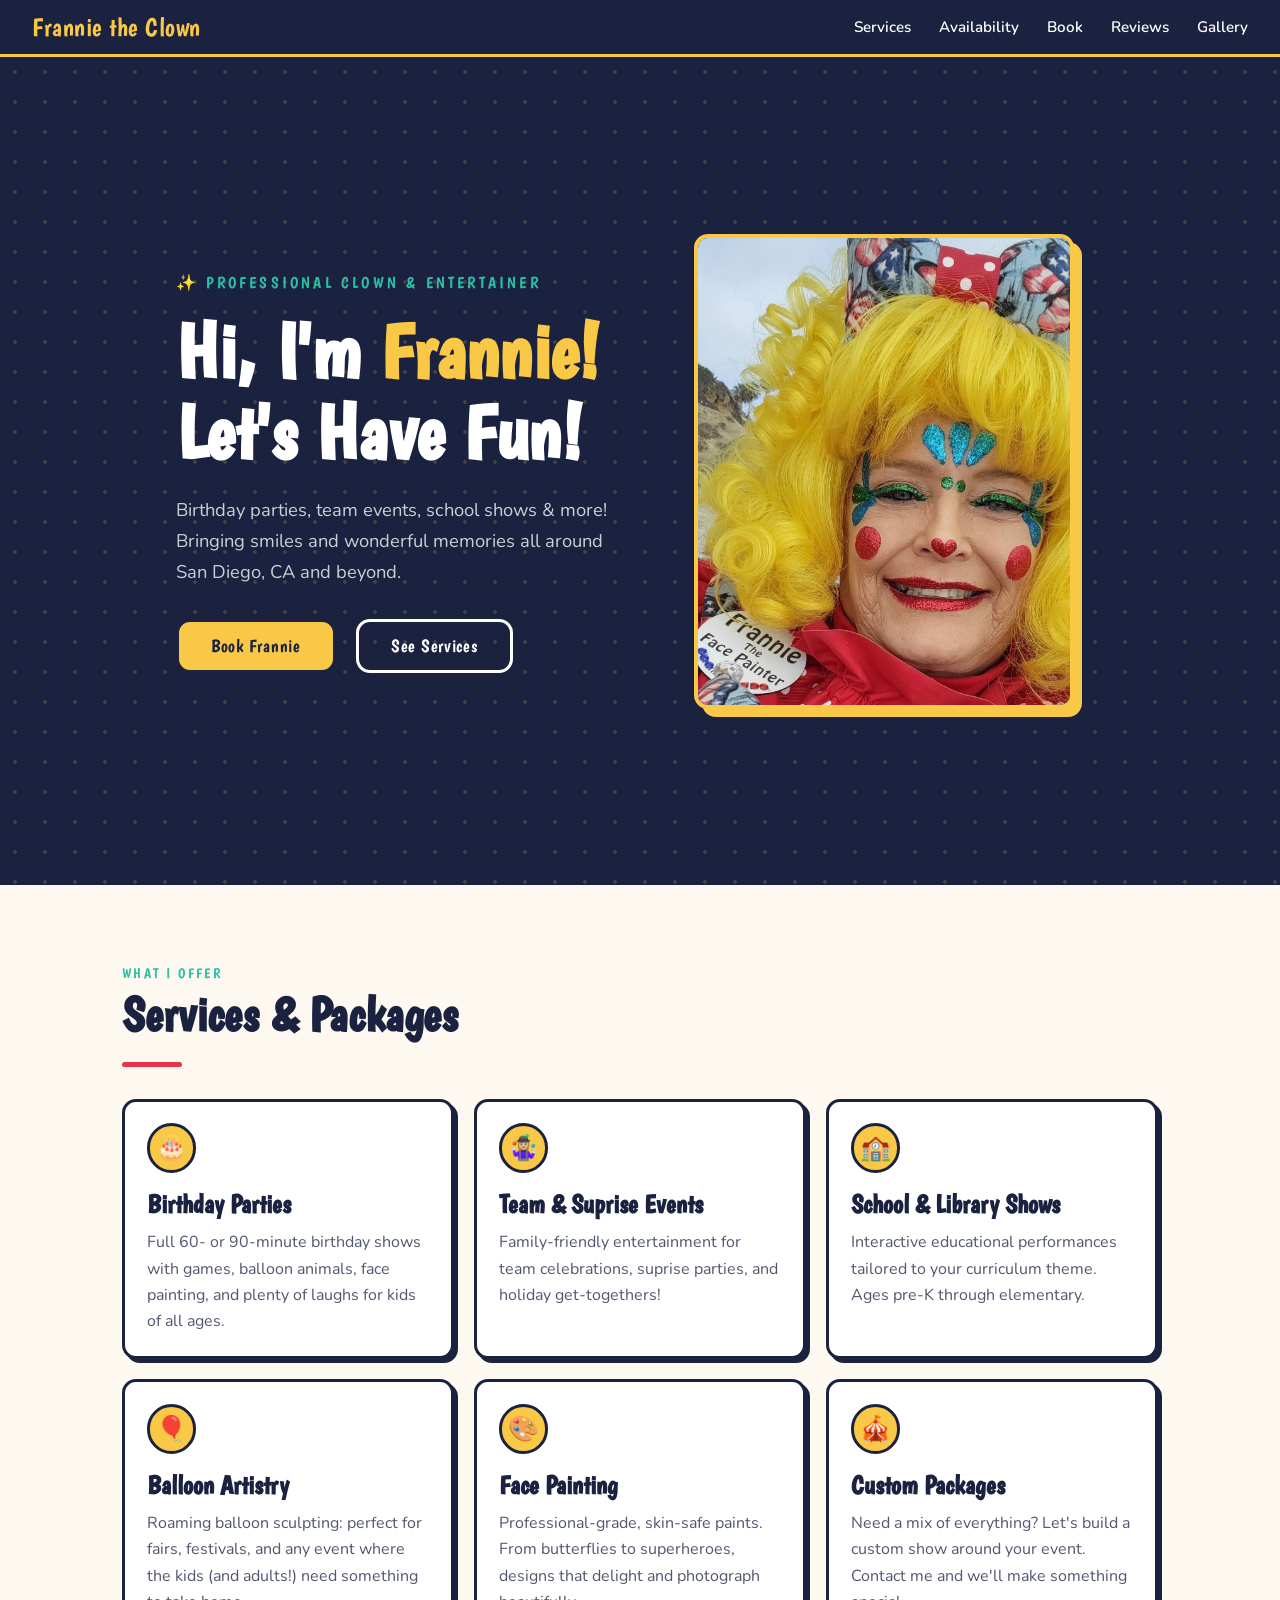
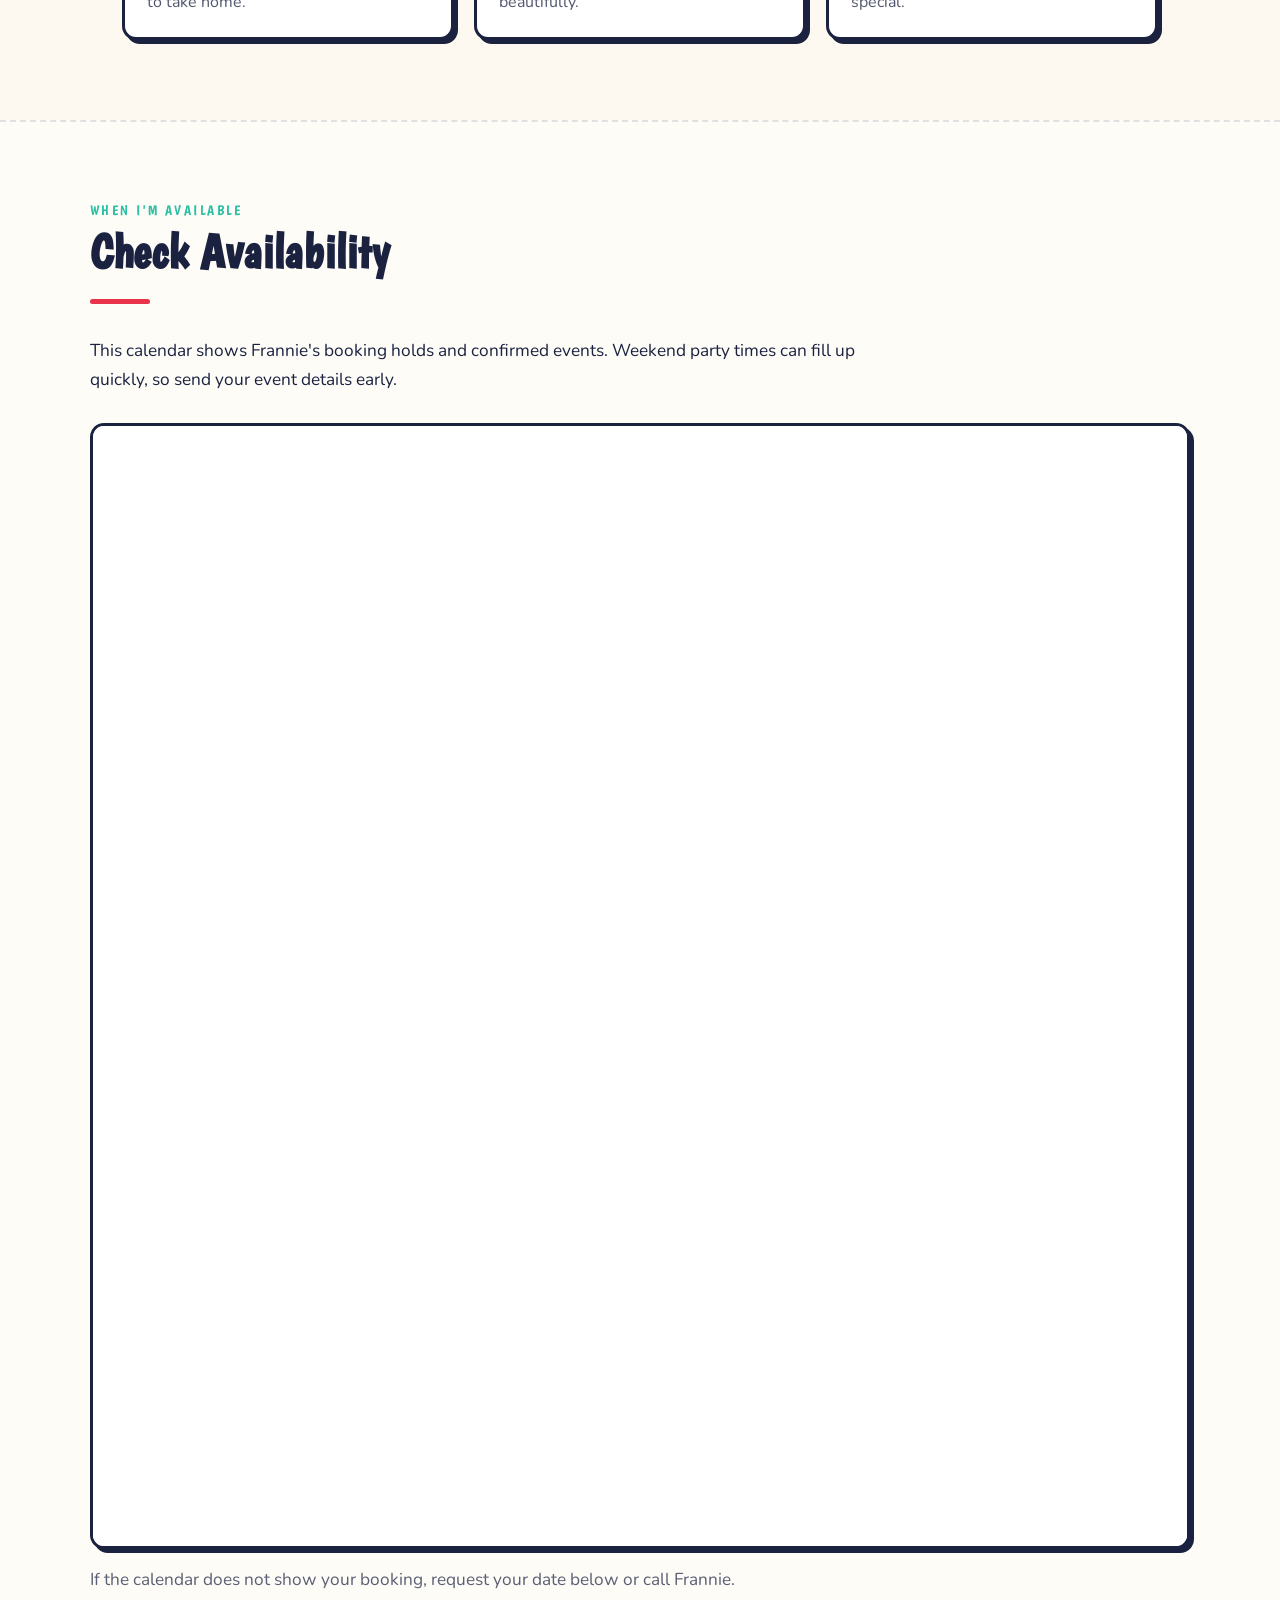
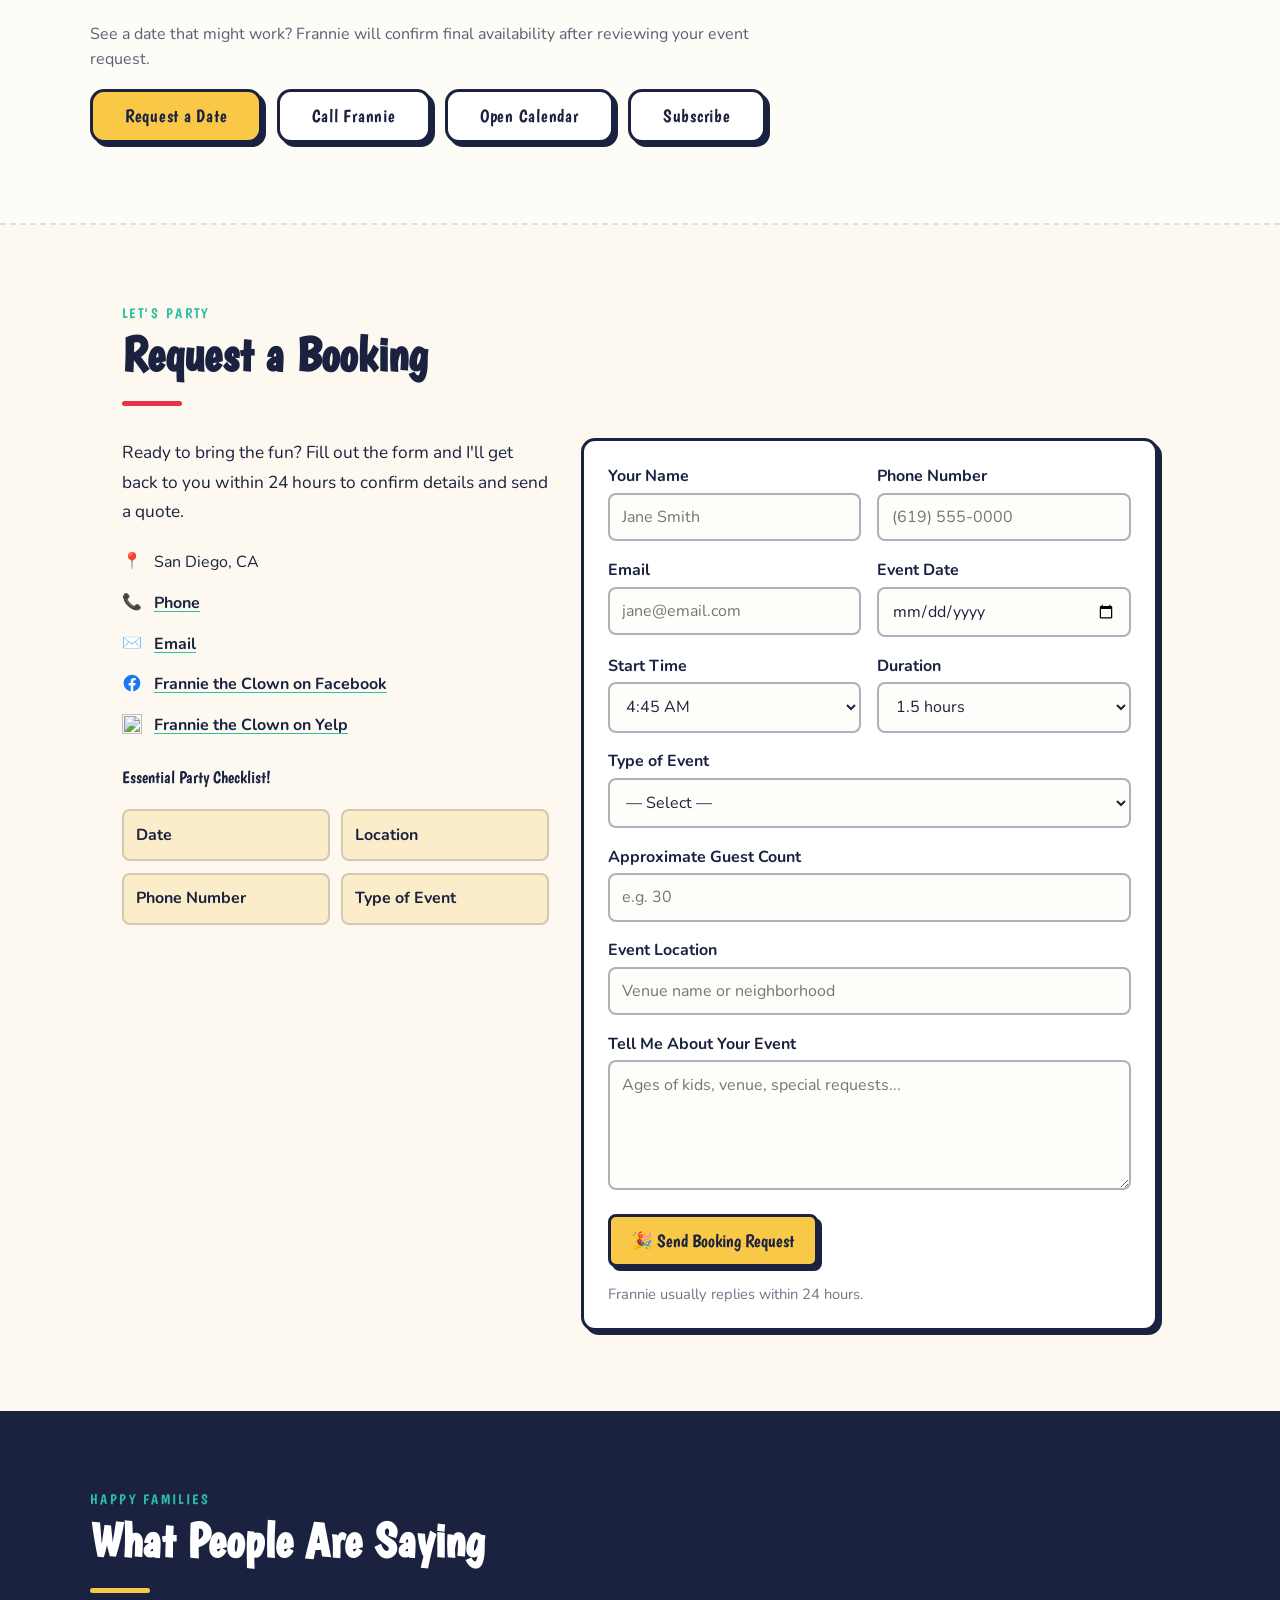
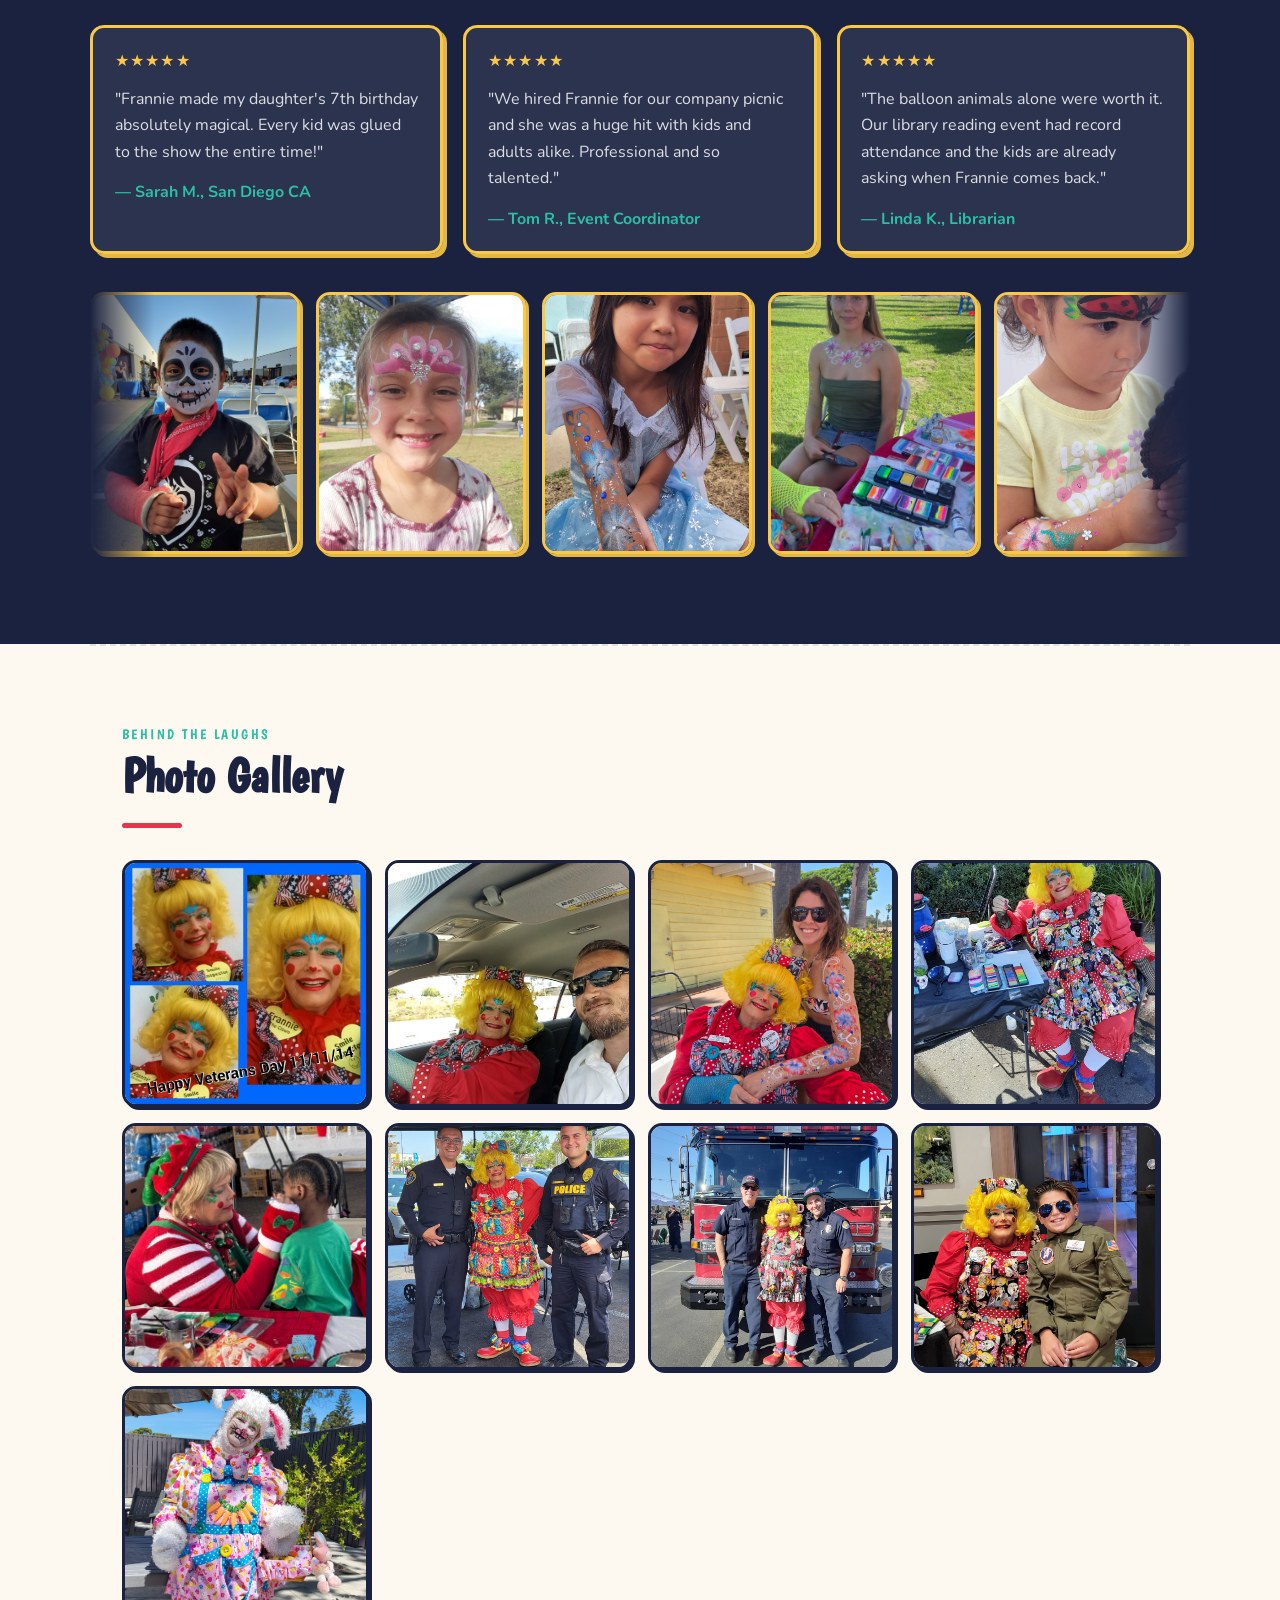
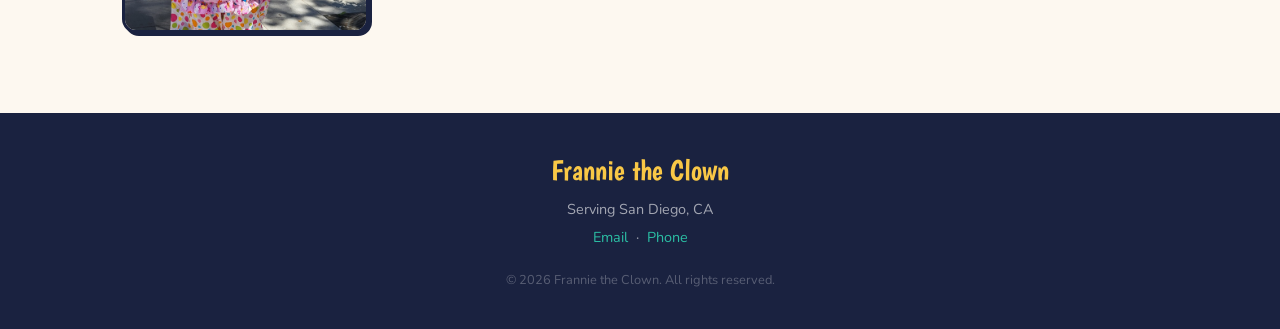
==== index.html @ 10515442 "feat: Env vars based booking config with Actions, photo carousel, and content updates" ====
<!doctype html>
<html lang="en">
    <head>
        <meta charset="UTF-8" />
        <meta name="viewport" content="width=device-width, initial-scale=1.0" />
        <meta
            name="description"
            content="Book Frannie the Clown for birthday parties, school shows, team events, balloon artistry, and face painting in San Diego, CA."
        />
        <meta property="og:title" content="Frannie the Clown" />
        <meta
            property="og:description"
            content="Joyful clown entertainment for parties and events in San Diego, CA."
        />
        <meta property="og:image" content="assets/frannie-veteran.jpg" />
        <meta property="og:type" content="website" />
        <meta name="theme-color" content="#1a2240" />
        <title>Frannie the Clown - Joy for Hire</title>
        <link rel="icon" href="assets/favicon.svg" type="image/svg+xml" />

        <link rel="preconnect" href="https://fonts.googleapis.com" />
        <link rel="preconnect" href="https://fonts.gstatic.com" crossorigin />

        <link
            href="https://fonts.googleapis.com/css2?family=Boogaloo&family=Nunito:wght@400;600;700&display=swap"
            rel="stylesheet"
        />

        <link rel="stylesheet" href="index.css?v=20260603-3" />
    </head>
    <body>
        <!-- ── Nav ──────────────────────────────────────────── -->
        <nav>
            <a href="#hero" class="nav-logo">Frannie the Clown</a>
            <ul class="nav-links">
                <li><a href="#services">Services</a></li>
                <li><a href="#scheduling">Availability</a></li>
                <li><a href="#booking">Book</a></li>
                <li><a href="#testimonials">Reviews</a></li>
                <li><a href="#gallery">Gallery</a></li>
            </ul>
        </nav>

        <!-- ── Hero ─────────────────────────────────────────── -->
        <div id="hero">
            <div class="hero-polka"></div>
            <div class="hero-inner">
                <div class="hero-text">
                    <p class="eyebrow">
                        ✨ Professional Clown &amp; Entertainer
                    </p>
                    <h1>
                        Hi, I'm <span>Frannie!</span><br /> Let's Have Fun!
                    </h1>
                    <p>
                        Birthday parties, team events, school shows &amp;
                        more! Bringing smiles and wonderful memories all around
                        San Diego, CA and beyond.
                    </p>
                    <a href="#booking" class="btn btn-primary">Book Frannie</a>
                    <a href="#services" class="btn btn-outline">See Services</a>
                </div>
                <div class="hero-photo">
                    <img
                        src="assets/frannie.jpeg"
                        alt="Frannie the Clown smiling in costume"
                    />
                </div>
            </div>
        </div>

        <!-- ── Services ─────────────────────────────────────── -->
        <section id="services">
            <p class="section-label">What I Offer</p>
            <h2>Services &amp; Packages</h2>
            <div class="divider"></div>
            <div class="cards">
                <div class="card">
                    <div class="card-icon">🎂</div>
                    <h3>Birthday Parties</h3>
                    <p>
                        Full 60- or 90-minute birthday shows with games, balloon
                        animals, face painting, and plenty of laughs for kids of
                        all ages.
                    </p>
                </div>

                <div class="card">
                    <div class="card-icon">🤹🏼‍♀️</div>
                    <h3>Team & Suprise Events</h3>
                    <p>
                        Family-friendly entertainment for team celebrations,
                        suprise parties, and holiday get-togethers!
                    </p>
                </div>

                <div class="card">
                    <div class="card-icon">🏫</div>
                    <h3>School &amp; Library Shows</h3>
                    <p>
                        Interactive educational performances tailored to your
                        curriculum theme. Ages pre-K through elementary.
                    </p>
                </div>

                <div class="card">
                    <div class="card-icon">🎈</div>
                    <h3>Balloon Artistry</h3>
                    <p>
                        Roaming balloon sculpting: perfect for fairs,
                        festivals, and any event where the kids (and adults!)
                        need something to take home.
                    </p>
                </div>

                <div class="card">
                    <div class="card-icon">🎨</div>
                    <h3>Face Painting</h3>
                    <p>
                        Professional-grade, skin-safe paints. From butterflies
                        to superheroes, designs that delight and photograph
                        beautifully.
                    </p>
                </div>

                <div class="card">
                    <div class="card-icon">🎪</div>
                    <h3>Custom Packages</h3>
                    <p>
                        Need a mix of everything? Let's build a custom show
                        around your event. Contact me and we'll make something
                        special.
                    </p>
                </div>
            </div>
        </section>

        <!-- ── Scheduling / Availability ────────────────────── -->
        <div id="scheduling">
            <div class="inner">
                <p class="section-label">When I'm Available</p>
                <h2>Check Availability</h2>
                <div class="divider"></div>
                <p>
                    This calendar shows Frannie's booking holds and confirmed
                    events. Weekend party times can fill up quickly, so send
                    your event details early.
                </p>

                <div class="calendar-wrap">
                    <iframe
                        class="calendar-desktop"
                        title="Frannie the Clown availability calendar"
                        data-calendar-embed
                        data-calendar-mode="MONTH"
                        loading="lazy"
                    ></iframe>
                    <iframe
                        class="calendar-mobile"
                        title="Frannie the Clown availability calendar agenda"
                        data-calendar-embed
                        data-calendar-mode="AGENDA"
                        loading="lazy"
                    ></iframe>
                </div>
                <p class="calendar-note">
                    If the calendar does not show your booking, request your date below or
                    call Frannie.
                </p>

                <div class="availability-footer">
                    <p>
                        See a date that might work? Frannie will confirm final
                        availability after reviewing your event request.
                    </p>
                    <div class="availability-actions">
                        <a class="btn btn-primary" href="#booking"
                            >Request a Date</a
                        >
                        <a
                            class="btn btn-light"
                            href="#booking"
                            data-phone-link
                            data-phone-format="button"
                            >Call Frannie</a
                        >
                        <a
                            class="btn btn-light"
                            href="#scheduling"
                            data-calendar-open
                            target="_blank"
                            rel="noopener noreferrer"
                            >Open Calendar</a
                        >
                        <a
                            class="btn btn-light"
                            href="#scheduling"
                            data-calendar-subscribe
                            >Subscribe</a
                        >
                    </div>
                </div>
            </div>
        </div>

        <!-- ── Booking / Contact ─────────────────────────────── -->
        <section id="booking">
            <p class="section-label">Let's Party</p>
            <h2>Request a Booking</h2>
            <div class="divider"></div>

            <div class="booking-grid">
                <div class="booking-info">
                    <p>
                        Ready to bring the fun? Fill out the form and I'll get
                        back to you within 24 hours to confirm details and send
                        a quote.
                    </p>

                    <div class="contact-detail">
                        <span class="icon">📍</span> San Diego, CA
                    </div>
                    <div class="contact-detail">
                        <span class="icon">📞</span>
                        <a href="#booking" data-phone-link>Phone</a>
                    </div>
                    <div class="contact-detail">
                        <span class="icon">✉️</span>
                        <a href="#booking" data-email-link>Email</a>
                    </div>
                    <div class="contact-detail">
                        <span class="icon facebook-icon" aria-hidden="true">
                            <svg viewBox="0 0 24 24" focusable="false">
                                <path
                                    d="M22 12.06C22 6.49 17.52 2 12 2S2 6.49 2 12.06c0 5.03 3.66 9.2 8.44 9.95v-7.04H7.9v-2.91h2.54V9.84c0-2.52 1.49-3.91 3.77-3.91 1.09 0 2.24.2 2.24.2v2.47h-1.26c-1.24 0-1.63.78-1.63 1.57v1.89h2.78l-.44 2.91h-2.34v7.04C18.34 21.26 22 17.09 22 12.06Z"
                                    fill="currentColor"
                                />
                            </svg>
                        </span>
                        <a
                            href="#booking"
                            data-facebook-link
                            target="_blank"
                            rel="noopener noreferrer"
                            >Frannie the Clown on Facebook</a
                        >
                    </div>
                    <div class="contact-detail">
                        <span class="icon yelp-icon" aria-hidden="true">
                            <img
                                src="https://www.yelp.com/favicon.ico"
                                alt=""
                                width="20"
                                height="20"
                                loading="lazy"
                            />
                        </span>
                        <a
                            href="#booking"
                            data-yelp-link
                            target="_blank"
                            rel="noopener noreferrer"
                            >Frannie the Clown on Yelp</a
                        >
                    </div>

                    <p class="party-checklist-title">Essential Party Checklist!</p>
                    <div class="party-checklist" aria-label="Helpful booking details">
                        <span>Date</span>
                        <span>Location</span>
                        <span>Phone Number</span>
                        <span>Type of Event</span>
                    </div>
                </div>

                <form
                    class="booking-form"
                    action=""
                    data-booking-form
                    method="POST"
                >
                    <input
                        type="hidden"
                        name="_email.subject"
                        value="New Frannie the Clown booking request"
                    />
                    <input type="hidden" name="_append" value="false" />
                    <label class="visually-hidden" for="website">Website</label>
                    <input
                        class="visually-hidden"
                        type="text"
                        id="website"
                        name="website"
                        tabindex="-1"
                        autocomplete="off"
                    />

                    <div class="form-row">
                        <div>
                            <label for="name">Your Name</label>
                            <input
                                type="text"
                                id="name"
                                name="name"
                                placeholder="Jane Smith"
                                required
                            />
                        </div>
                        <div>
                            <label for="phone">Phone Number</label>
                            <input
                                type="tel"
                                id="phone"
                                name="phone"
                                placeholder="(619) 555-0000"
                            />
                        </div>
                    </div>

                    <div class="form-row">
                        <div>
                            <label for="email">Email</label>
                            <input
                                type="email"
                                id="email"
                                name="email"
                                placeholder="jane@email.com"
                                required
                            />
                        </div>
                        <div>
                            <label for="date">Event Date</label>
                            <input type="date" id="date" name="date" required />
                        </div>
                    </div>

                    <div class="form-row">
                        <div>
                            <label for="event-time">Start Time</label>
                            <select id="event-time" name="event_time" required>
                                <option value="" disabled hidden selected>
                                    Select a start time
                                </option>
                            </select>
                        </div>
                        <div>
                            <label for="duration">Duration</label>
                            <select id="duration" name="duration" required>
                                <option value="60">1 hour</option>
                                <option value="90" selected>1.5 hours</option>
                                <option value="120">2 hours</option>
                                <option value="180">3 hours</option>
                            </select>
                        </div>
                    </div>

                    <div>
                        <label for="event-type">Type of Event</label>
                        <select id="event-type" name="event_type">
                            <option value="">— Select —</option>
                            <option>Birthday Party</option>
                            <option>Corporate Event</option>
                            <option>School / Library Show</option>
                            <option>Festival / Fair</option>
                            <option>Other</option>
                        </select>
                    </div>

                    <div>
                        <label for="guests">Approximate Guest Count</label>
                        <input
                            type="number"
                            id="guests"
                            name="guests"
                            placeholder="e.g. 30"
                            min="1"
                        />
                    </div>

                    <div>
                        <label for="location">Event Location</label>
                        <input
                            type="text"
                            id="location"
                            name="location"
                            placeholder="Venue name or neighborhood"
                            required
                        />
                    </div>

                    <div>
                        <label for="message">Tell Me About Your Event</label>
                        <textarea
                            id="message"
                            name="message"
                            placeholder="Ages of kids, venue, special requests..."
                        ></textarea>
                    </div>

                    <button type="submit" class="form-submit">
                        🎉 Send Booking Request
                    </button>
                    <p class="form-note">
                        Frannie usually replies within 24 hours.
                    </p>
                </form>
            </div>
        </section>

        <!-- ── Testimonials ──────────────────────────────────── -->
        <div id="testimonials">
            <div class="inner">
                <p class="section-label">Happy Families</p>
                <h2>What People Are Saying</h2>
                <div class="divider"></div>

                <div class="testimonial-grid">
                    <div class="testimonial">
                        <div class="stars">★★★★★</div>
                        <blockquote>
                            "Frannie made my daughter's 7th birthday absolutely
                            magical. Every kid was glued to the show the entire
                            time!"
                        </blockquote>
                        <cite>— Sarah M., San Diego CA</cite>
                    </div>

                    <div class="testimonial">
                        <div class="stars">★★★★★</div>
                        <blockquote>
                            "We hired Frannie for our company picnic and she was
                            a huge hit with kids and adults alike. Professional
                            and so talented."
                        </blockquote>
                        <cite>— Tom R., Event Coordinator</cite>
                    </div>

                    <div class="testimonial">
                        <div class="stars">★★★★★</div>
                        <blockquote>
                            "The balloon animals alone were worth it. Our
                            library reading event had record attendance and the
                            kids are already asking when Frannie comes back."
                        </blockquote>
                        <cite>— Linda K., Librarian</cite>
                    </div>
                </div>

                <div class="customer-carousel" aria-label="Happy customer photos">
                    <div class="customer-track">
                        <div class="customer-set">
                            <button
                                class="customer-thumb"
                                type="button"
                                data-customer-index="0"
                                aria-label="View happy customer photo 1 of 11"
                            >
                                <img
                                    src="assets/happycustomer1.jpeg"
                                    alt="Happy customer with Frannie the Clown"
                                />
                            </button>
                            <button
                                class="customer-thumb"
                                type="button"
                                data-customer-index="1"
                                aria-label="View happy customer photo 2 of 11"
                            >
                                <img
                                    src="assets/happycustomer2.jpeg"
                                    alt="Smiling customer with Frannie the Clown"
                                />
                            </button>
                            <button
                                class="customer-thumb"
                                type="button"
                                data-customer-index="2"
                                aria-label="View happy customer photo 3 of 11"
                            >
                                <img
                                    src="assets/happycustomer3.jpeg"
                                    alt="Happy family enjoying an event with Frannie"
                                />
                            </button>
                            <button
                                class="customer-thumb"
                                type="button"
                                data-customer-index="3"
                                aria-label="View happy customer photo 4 of 11"
                            >
                                <img
                                    src="assets/happycustomer4.jpg"
                                    alt="Happy customer posing with Frannie"
                                />
                            </button>
                            <button
                                class="customer-thumb"
                                type="button"
                                data-customer-index="4"
                                aria-label="View happy customer photo 5 of 11"
                            >
                                <img
                                    src="assets/happycustomer5.jpeg"
                                    alt="Happy customer at a Frannie the Clown event"
                                />
                            </button>
                            <button
                                class="customer-thumb"
                                type="button"
                                data-customer-index="5"
                                aria-label="View happy customer photo 6 of 11"
                            >
                                <img
                                    src="assets/happycustomer6.jpeg"
                                    alt="Happy customer smiling with Frannie the Clown"
                                />
                            </button>
                            <button
                                class="customer-thumb"
                                type="button"
                                data-customer-index="6"
                                aria-label="View happy customer photo 7 of 11"
                            >
                                <img
                                    src="assets/happycustomer7.jpeg"
                                    alt="Happy customer enjoying a Frannie the Clown event"
                                />
                            </button>
                            <button
                                class="customer-thumb"
                                type="button"
                                data-customer-index="7"
                                aria-label="View happy customer photo 8 of 11"
                            >
                                <img
                                    src="assets/happycustomer8.jpeg"
                                    alt="Happy customer at a party with Frannie the Clown"
                                />
                            </button>
                            <button
                                class="customer-thumb"
                                type="button"
                                data-customer-index="8"
                                aria-label="View happy customer photo 9 of 11"
                            >
                                <img
                                    src="assets/happycustomer9.jpeg"
                                    alt="Happy customer posing at a Frannie the Clown event"
                                />
                            </button>
                            <button
                                class="customer-thumb"
                                type="button"
                                data-customer-index="9"
                                aria-label="View happy customer photo 10 of 11"
                            >
                                <img
                                    src="assets/happycustomer10.jpeg"
                                    alt="Happy customer celebration with Frannie the Clown"
                                />
                            </button>
                            <button
                                class="customer-thumb"
                                type="button"
                                data-customer-index="10"
                                aria-label="View happy customer photo 11 of 11"
                            >
                                <img
                                    src="assets/happycustomer11.jpeg"
                                    alt="Happy customer photo from a Frannie the Clown event"
                                />
                            </button>
                        </div>
                    </div>
                </div>
            </div>
        </div>

        <!-- ── Gallery ───────────────────────────────────────── -->
        <section id="gallery">
            <p class="section-label">Behind the Laughs</p>
            <h2>Photo Gallery</h2>
            <div class="divider"></div>

            <div class="gallery-grid">
                <img
                    class="gallery-item"
                    src="assets/frannie-veteran.jpg"
                    alt="Frannie Veteran's Day"
                />

                <img
                    class="gallery-item"
                    src="assets/brianandfrannie.jpg"
                    alt="Frannie heads out"
                />

                <img
                    class="gallery-item"
                    src="assets/frannie-day.jpg"
                    alt="Frannie the Clown at an event"
                />

                <img
                    class="gallery-item"
                    src="assets/frannie-paint.jpeg"
                    alt="Frannie the Clown with her paint"
                />

                <img
                    class="gallery-item"
                    src="assets/frannie-christmas.jpg"
                    alt="Frannie the Clown at a Christmas event"
                />

                <img
                    class="gallery-item"
                    src="assets/frannie-police.jpg"
                    alt="Frannie the Clown with police"
                />

                <img
                    class="gallery-item"
                    src="assets/frannie-firefighter.jpeg"
                    alt="Frannie the Clown with firefighters"
                />

                <img
                    class="gallery-item"
                    src="assets/frannie-pilot.jpg"
                    alt="Frannie the Clown with a Maverick"
                />

                <img
                    class="gallery-item"
                    src="assets/frannie-easter.jpeg"
                    alt="Frannie the Clown at an Easter event"
                />
            </div>
        </section>

        <div
            class="gallery-lightbox"
            data-lightbox
            role="dialog"
            aria-modal="true"
            aria-label="Expanded happy customer photo"
            hidden
        >
            <button
                class="lightbox-close"
                type="button"
                data-lightbox-close
                aria-label="Close expanded photo"
            >
                &times;
            </button>
            <button
                class="lightbox-nav lightbox-prev"
                type="button"
                data-lightbox-prev
                aria-label="Previous photo"
            >
                &lsaquo;
            </button>
            <figure class="lightbox-frame">
                <img data-lightbox-image src="" alt="" />
                <figcaption data-lightbox-caption></figcaption>
            </figure>
            <button
                class="lightbox-nav lightbox-next"
                type="button"
                data-lightbox-next
                aria-label="Next photo"
            >
                &rsaquo;
            </button>
        </div>

        <!-- ── Footer ────────────────────────────────────────── -->
        <footer>
            <div class="footer-logo">Frannie the Clown</div>
            <p>Serving San Diego, CA</p>
            <p style="margin-top: 0.5rem">
                <a href="#booking" data-email-link>Email</a>
                &nbsp;·&nbsp;
                <a href="#booking" data-phone-link>Phone</a>
            </p>
            <p style="margin-top: 1.5rem; font-size: 0.8rem; opacity: 0.45">
                © 2026 Frannie the Clown. All rights reserved.
            </p>
        </footer>
        <script src="site-config.js"></script>
        <script>
            (() => {
                const config = window.FRANNIE_SITE_CONFIG || {};
                const calendarId = config.PUBLIC_CALENDAR_ID || "";
                const timeZone = config.TIME_ZONE || "America/Los_Angeles";
                const setConfiguredLink = (selector, href) => {
                    document.querySelectorAll(selector).forEach((link) => {
                        if (href) {
                            link.href = href;
                        }
                    });
                };

                document
                    .querySelectorAll("[data-calendar-embed]")
                    .forEach((frame) => {
                        if (!calendarId) {
                            return;
                        }

                        const mode = frame.dataset.calendarMode || "MONTH";
                        const params = new URLSearchParams({
                            src: calendarId,
                            ctz: timeZone,
                            mode,
                        });

                        frame.src = `https://calendar.google.com/calendar/embed?${params}`;
                    });

                if (calendarId) {
                    const openParams = new URLSearchParams({
                        src: calendarId,
                        ctz: timeZone,
                    });

                    setConfiguredLink(
                        "[data-calendar-open]",
                        `https://calendar.google.com/calendar/embed?${openParams}`,
                    );
                    setConfiguredLink(
                        "[data-calendar-subscribe]",
                        `https://calendar.google.com/calendar/ical/${encodeURIComponent(
                            calendarId,
                        )}/public/basic.ics`,
                    );
                }

                if (config.CONTACT_PHONE_TEL) {
                    document.querySelectorAll("[data-phone-link]").forEach(
                        (link) => {
                            link.href = `tel:${config.CONTACT_PHONE_TEL}`;

                            if (link.dataset.phoneFormat === "button") {
                                link.textContent = `Call Frannie: ${
                                    config.CONTACT_PHONE_DISPLAY ||
                                    config.CONTACT_PHONE_TEL
                                }`;
                                link.setAttribute(
                                    "aria-label",
                                    `Call Frannie at ${
                                        config.CONTACT_PHONE_DISPLAY ||
                                        config.CONTACT_PHONE_TEL
                                    }`,
                                );
                            } else {
                                link.textContent =
                                    config.CONTACT_PHONE_DISPLAY ||
                                    config.CONTACT_PHONE_TEL;
                            }
                        },
                    );
                }

                if (config.CONTACT_EMAIL) {
                    document.querySelectorAll("[data-email-link]").forEach(
                        (link) => {
                            link.href = `mailto:${config.CONTACT_EMAIL}`;
                            link.textContent = config.CONTACT_EMAIL;
                        },
                    );
                }

                setConfiguredLink("[data-facebook-link]", config.FACEBOOK_URL);
                setConfiguredLink("[data-yelp-link]", config.YELP_URL);

                const bookingForm = document.querySelector("[data-booking-form]");

                if (bookingForm && config.FORMSPARK_FORM_URL) {
                    bookingForm.action = config.FORMSPARK_FORM_URL;
                } else if (bookingForm) {
                    bookingForm.addEventListener("submit", (event) => {
                        event.preventDefault();
                        window.alert(
                            "Booking form configuration is missing. Please call or email Frannie.",
                        );
                    });
                }
            })();
        </script>
        <script>
            (() => {
                const eventTime = document.querySelector("#event-time");

                if (!eventTime) {
                    return;
                }

                const minutesPerDay = 24 * 60;
                const interval = 15;
                const formatTime = (totalMinutes) => {
                    const normalized =
                        ((totalMinutes % minutesPerDay) + minutesPerDay) %
                        minutesPerDay;
                    const hours = Math.floor(normalized / 60);
                    const minutes = normalized % 60;

                    return `${String(hours).padStart(2, "0")}:${String(
                        minutes,
                    ).padStart(2, "0")}`;
                };
                const roundUpToQuarter = (totalMinutes) =>
                    Math.ceil(totalMinutes / interval) * interval;
                const timeToMinutes = (value) => {
                    const match = value.match(/^(\d{2}):(\d{2})$/);

                    if (!match) {
                        return null;
                    }

                    return Number(match[1]) * 60 + Number(match[2]);
                };
                const formatTimeLabel = (value) => {
                    const selectedMinutes = timeToMinutes(value);

                    if (selectedMinutes === null) {
                        return value;
                    }

                    const hours = Math.floor(selectedMinutes / 60);
                    const minutes = selectedMinutes % 60;
                    const displayHours = hours % 12 || 12;
                    const period = hours < 12 ? "AM" : "PM";

                    return `${displayHours}:${String(minutes).padStart(
                        2,
                        "0",
                    )} ${period}`;
                };
                const populateTimeOptions = () => {
                    for (
                        let totalMinutes = 0;
                        totalMinutes < minutesPerDay;
                        totalMinutes += interval
                    ) {
                        const value = formatTime(totalMinutes);
                        const option = document.createElement("option");

                        option.value = value;
                        option.textContent = formatTimeLabel(value);
                        eventTime.append(option);
                    }
                };
                const setRoundedValue = () => {
                    const selectedMinutes = timeToMinutes(eventTime.value);

                    if (selectedMinutes === null) {
                        return;
                    }

                    eventTime.value = formatTime(
                        roundUpToQuarter(selectedMinutes),
                    );
                };
                const now = new Date();

                populateTimeOptions();

                if (!eventTime.value) {
                    eventTime.value = formatTime(
                        roundUpToQuarter(now.getHours() * 60 + now.getMinutes()),
                    );
                }

                eventTime.addEventListener("change", setRoundedValue);
                eventTime.addEventListener("blur", setRoundedValue);
            })();
        </script>
        <script>
            (() => {
                const modal = document.querySelector("[data-lightbox]");
                const image = document.querySelector("[data-lightbox-image]");
                const caption = document.querySelector(
                    "[data-lightbox-caption]",
                );
                const closeButton = document.querySelector(
                    "[data-lightbox-close]",
                );
                const previousButton = document.querySelector(
                    "[data-lightbox-prev]",
                );
                const nextButton = document.querySelector("[data-lightbox-next]");
                const carousel = document.querySelector(".customer-carousel");
                const originalSet = document.querySelector(".customer-set");

                if (
                    !modal ||
                    !image ||
                    !caption ||
                    !closeButton ||
                    !previousButton ||
                    !nextButton ||
                    !carousel ||
                    !originalSet
                ) {
                    return;
                }

                const originalButtons = Array.from(
                    originalSet.querySelectorAll(".customer-thumb"),
                );
                const photos = originalButtons.map((button) => {
                    const photo = button.querySelector("img");

                    return {
                        src: photo.getAttribute("src"),
                        alt: photo.getAttribute("alt"),
                    };
                });
                const duplicateSet = originalSet.cloneNode(true);

                duplicateSet.classList.add("customer-duplicates");
                duplicateSet.setAttribute("aria-hidden", "true");
                duplicateSet.querySelectorAll(".customer-thumb").forEach(
                    (button) => {
                        const photo = button.querySelector("img");

                        button.setAttribute("tabindex", "-1");
                        button.removeAttribute("aria-label");

                        if (photo) {
                            photo.setAttribute("alt", "");
                        }
                    },
                );
                originalSet.after(duplicateSet);

                const allButtons = Array.from(
                    document.querySelectorAll(".customer-thumb"),
                );
                let currentIndex = 0;
                let lastFocusedElement = null;
                let resumeTimer = null;

                const showPhoto = (index) => {
                    currentIndex = (index + photos.length) % photos.length;
                    image.src = photos[currentIndex].src;
                    image.alt = photos[currentIndex].alt;
                    caption.textContent = `Photo ${currentIndex + 1} of ${
                        photos.length
                    }`;
                };

                const openLightbox = (index) => {
                    lastFocusedElement = document.activeElement;
                    modal.hidden = false;
                    document.body.classList.add("lightbox-open");
                    showPhoto(index);
                    closeButton.focus();
                };

                const resumeCarousel = () => {
                    carousel.classList.add("is-resuming");
                    window.clearTimeout(resumeTimer);
                    resumeTimer = window.setTimeout(() => {
                        carousel.classList.remove("is-resuming");
                    }, 1200);
                };

                const closeLightbox = ({ restoreFocus = true } = {}) => {
                    modal.hidden = true;
                    image.src = "";
                    document.body.classList.remove("lightbox-open");

                    if (restoreFocus && lastFocusedElement) {
                        lastFocusedElement.focus();
                    } else if (document.activeElement) {
                        document.activeElement.blur();
                        resumeCarousel();
                    }
                };

                carousel.addEventListener("pointerleave", () => {
                    carousel.classList.remove("is-resuming");
                });
                carousel.addEventListener("focusin", () => {
                    carousel.classList.remove("is-resuming");
                });
                allButtons.forEach((button) => {
                    button.addEventListener("click", () => {
                        carousel.classList.remove("is-resuming");
                        openLightbox(Number(button.dataset.customerIndex));
                    });
                });

                closeButton.addEventListener("click", () => {
                    closeLightbox({ restoreFocus: false });
                });
                previousButton.addEventListener("click", () => {
                    showPhoto(currentIndex - 1);
                });
                nextButton.addEventListener("click", () => {
                    showPhoto(currentIndex + 1);
                });
                modal.addEventListener("click", (event) => {
                    if (event.target === modal) {
                        closeLightbox({ restoreFocus: false });
                    }
                });
                document.addEventListener("keydown", (event) => {
                    if (modal.hidden) {
                        return;
                    }

                    if (event.key === "Escape") {
                        closeLightbox();
                    }

                    if (event.key === "ArrowLeft") {
                        showPhoto(currentIndex - 1);
                    }

                    if (event.key === "ArrowRight") {
                        showPhoto(currentIndex + 1);
                    }
                });
            })();
        </script>
    </body>
</html>
---- index.css ----
/* ── Tokens ─────────────────────────────────────────── */
:root {
    --red: #e8334a;
    --yellow: #f9c846;
    --teal: #2bbfa4;
    --navy: #1a2240;
    --cream: #fdf8f0;
    --white: #ffffff;
    --shadow: 4px 4px 0 var(--navy);
    --radius: 14px;
    --font-h: "Boogaloo", cursive;
    --font-b: "Nunito", sans-serif;
}

/* ── Reset & Base ───────────────────────────────────── */
*,
*::before,
*::after {
    box-sizing: border-box;
    margin: 0;
    padding: 0;
}

html {
    scroll-behavior: smooth;
}

body {
    font-family: var(--font-b);
    background: var(--cream);
    color: var(--navy);
    overflow-x: hidden;
}

.visually-hidden {
    position: absolute;
    width: 1px;
    height: 1px;
    padding: 0;
    margin: -1px;
    overflow: hidden;
    clip: rect(0, 0, 0, 0);
    white-space: nowrap;
    border: 0;
}

/* ── Polka-dot background utility ───────────────────── */
.polka {
    background-image: radial-gradient(var(--yellow) 2px, transparent 2px);
    background-size: 28px 28px;
}

/* ── Nav ────────────────────────────────────────────── */
nav {
    position: sticky;
    top: 0;
    z-index: 100;
    background: var(--navy);
    display: flex;
    align-items: center;
    justify-content: space-between;
    padding: 0.75rem 2rem;
    border-bottom: 3px solid var(--yellow);
}

.nav-logo {
    font-family: var(--font-h);
    font-size: 1.6rem;
    color: var(--yellow);
    letter-spacing: 0.02em;
    text-decoration: none;
}

.nav-links {
    display: flex;
    gap: 1.75rem;
    list-style: none;
}

.nav-links a {
    color: var(--white);
    text-decoration: none;
    font-weight: 600;
    font-size: 0.95rem;
    transition: color 0.2s;
}

.nav-links a:hover {
    color: var(--yellow);
}

/* ── Sections shared ────────────────────────────────── */
section {
    padding: 5rem 2rem;
    max-width: 1100px;
    margin: 0 auto;
}

.section-label {
    font-family: var(--font-h);
    font-size: 0.85rem;
    letter-spacing: 0.18em;
    text-transform: uppercase;
    color: var(--teal);
    margin-bottom: 0.5rem;
}

h2 {
    font-family: var(--font-h);
    font-size: 3rem;
    line-height: 1.1;
    color: var(--navy);
    margin-bottom: 1.25rem;
}

.divider {
    width: 60px;
    height: 5px;
    border-radius: 99px;
    background: var(--red);
    margin-bottom: 2rem;
}

/* ── Hero ───────────────────────────────────────────── */
#hero {
    max-width: 100%;
    padding: 0;
    background: var(--navy);
    position: relative;
    overflow: hidden;
    min-height: 92vh;
    display: flex;
    align-items: center;
}

.hero-polka {
    position: absolute;
    inset: 0;
    background-image: radial-gradient(
        rgba(249, 200, 70, 0.18) 2px,
        transparent 2px
    );
    background-size: 30px 30px;
}

.hero-inner {
    position: relative;
    z-index: 2;
    max-width: 1100px;
    margin: 0 auto;
    padding: 4rem 2rem;
    display: grid;
    grid-template-columns: 1fr 1fr;
    gap: 3rem;
    align-items: center;
}

.hero-text .eyebrow {
    font-family: var(--font-h);
    font-size: 1rem;
    letter-spacing: 0.2em;
    text-transform: uppercase;
    color: var(--teal);
    margin-bottom: 1rem;
}

.hero-text h1 {
    font-family: var(--font-h);
    font-size: 4.8rem;
    color: var(--white);
    line-height: 1.05;
    margin-bottom: 1.25rem;
}

.hero-text h1 span {
    color: var(--yellow);
}

.hero-text p {
    font-size: 1.15rem;
    color: rgba(255, 255, 255, 0.78);
    line-height: 1.7;
    margin-bottom: 2rem;
    max-width: 440px;
}

.btn {
    display: inline-block;
    font-family: var(--font-h);
    font-size: 1.15rem;
    letter-spacing: 0.04em;
    padding: 0.8rem 2rem;
    border-radius: var(--radius);
    border: 3px solid var(--navy);
    box-shadow: var(--shadow);
    text-decoration: none;
    cursor: pointer;
    transition:
        transform 0.15s,
        box-shadow 0.15s;
}

.btn:hover {
    transform: translate(-2px, -2px);
    box-shadow: 6px 6px 0 var(--navy);
}

.btn:active {
    transform: translate(2px, 2px);
    box-shadow: 2px 2px 0 var(--navy);
}

.btn-primary {
    background: var(--yellow);
    color: var(--navy);
}

.btn-outline {
    background: transparent;
    color: var(--white);
    border-color: var(--white);
    margin-left: 1rem;
}

.btn-light {
    background: var(--white);
    color: var(--navy);
}

/* ── Hero Photo ─────────────────────────────────────── */
.hero-photo {
    width: 100%;
    aspect-ratio: 4/5;
    max-width: 380px;
    justify-self: center;
    border-radius: var(--radius);
    border: 4px solid var(--yellow);
    box-shadow: 8px 8px 0 var(--yellow);
    background: #2b3358;
    display: flex;
    flex-direction: column;
    align-items: center;
    justify-content: center;
    color: rgba(255, 255, 255, 0.35);
    font-size: 5rem;
    gap: 0.5rem;
    overflow: hidden;
}

.hero-photo img {
    width: 100%;
    height: 100%;
    object-fit: cover;
    object-position: center top;
    display: block;
}

.hero-photo span {
    font-family: var(--font-h);
    font-size: 1rem;
    letter-spacing: 0.1em;
}

/* ── Services ───────────────────────────────────────── */
.cards {
    display: grid;
    grid-template-columns: repeat(3, minmax(0, 1fr));
    gap: 1.25rem;
}

.card {
    border: 3px solid var(--navy);
    border-radius: var(--radius);
    box-shadow: var(--shadow);
    background: var(--white);
    padding: 1.35rem;
    transition:
        transform 0.15s,
        box-shadow 0.15s;
}

.card:hover {
    transform: translate(-2px, -2px);
    box-shadow: 6px 6px 0 var(--navy);
}

.card-icon {
    width: 3.1rem;
    height: 3.1rem;
    display: grid;
    place-items: center;
    margin-bottom: 1rem;
    border: 3px solid var(--navy);
    border-radius: 999px;
    background: var(--yellow);
    font-size: 1.55rem;
}

.card h3 {
    font-family: var(--font-h);
    font-size: 1.65rem;
    line-height: 1.1;
    margin-bottom: 0.7rem;
}

.card p {
    color: rgba(26, 34, 64, 0.76);
    line-height: 1.65;
}

/* ── Scheduling / Availability ─────────────────────── */
#scheduling {
    padding: 5rem 2rem;
    border-top: 2px dashed rgba(26, 34, 64, 0.12);
    border-bottom: 2px dashed rgba(26, 34, 64, 0.12);
    background: rgba(255, 255, 255, 0.45);
}

#scheduling .inner {
    max-width: 1100px;
    margin: 0 auto;
}

#scheduling .inner > p:not(.section-label) {
    max-width: 780px;
    font-size: 1.08rem;
    line-height: 1.7;
    margin-bottom: 1.75rem;
}

.calendar-wrap {
    border: 3px solid var(--navy);
    border-radius: var(--radius);
    box-shadow: var(--shadow);
    background: var(--white);
    overflow: hidden;
}

.calendar-wrap iframe {
    width: 100%;
    min-height: 560px;
    border: 0;
    display: block;
    background: var(--white);
}

.calendar-mobile {
    display: none;
}

.calendar-note {
    margin-top: 1rem;
    max-width: 720px;
    color: rgba(26, 34, 64, 0.72);
    font-size: 0.95rem;
    line-height: 1.55;
}

.availability-footer {
    margin-top: 1.25rem;
}

.availability-footer p {
    max-width: 680px;
    color: rgba(26, 34, 64, 0.72);
    line-height: 1.6;
}

.availability-actions {
    display: flex;
    flex-wrap: wrap;
    justify-content: flex-start;
    gap: 0.9rem;
    margin-top: 1rem;
}

.availability-actions .btn {
    margin: 0;
}

/* ── Booking / Contact ─────────────────────────────── */
.booking-grid {
    display: grid;
    grid-template-columns: minmax(0, 0.85fr) minmax(0, 1.15fr);
    gap: 2rem;
    align-items: start;
}

.booking-info {
    font-size: 1rem;
    line-height: 1.7;
}

.booking-info > p {
    font-size: 1.08rem;
    margin-bottom: 1.4rem;
}

.contact-detail {
    display: flex;
    align-items: flex-start;
    gap: 0.65rem;
    margin-top: 0.85rem;
}

.contact-detail .icon {
    width: 1.35rem;
    flex: 0 0 1.35rem;
    line-height: 1.5;
}

.contact-detail .icon svg {
    display: block;
    width: 1.25rem;
    height: 1.25rem;
}

.contact-detail .icon img {
    display: block;
    width: 1.25rem;
    height: 1.25rem;
}

.contact-detail .facebook-icon {
    color: #1877f2;
    padding-top: 0.12rem;
}

.contact-detail .yelp-icon {
    padding-top: 0.12rem;
}

.contact-detail a {
    color: var(--navy);
    font-weight: 700;
    text-decoration-color: var(--teal);
    text-underline-offset: 0.18em;
}

.party-checklist-title {
    margin-top: 1.8rem;
    font-family: var(--font-h);
    font-size: 1.35rem;
    line-height: 1.1;
}

.party-checklist {
    display: grid;
    grid-template-columns: repeat(2, minmax(0, 1fr));
    gap: 0.7rem;
    margin-top: 0.75rem;
}

.party-checklist span {
    border: 2px solid rgba(26, 34, 64, 0.18);
    border-radius: 8px;
    background: rgba(249, 200, 70, 0.22);
    padding: 0.65rem 0.75rem;
    font-weight: 700;
}

.booking-form {
    display: grid;
    gap: 1.1rem;
    padding: 1.5rem;
    border: 3px solid var(--navy);
    border-radius: var(--radius);
    box-shadow: var(--shadow);
    background: var(--white);
}

.form-row {
    display: grid;
    grid-template-columns: repeat(2, minmax(0, 1fr));
    gap: 1rem;
}

.booking-form label {
    display: block;
    margin-bottom: 0.35rem;
    font-weight: 700;
}

.booking-form input,
.booking-form select,
.booking-form textarea {
    width: 100%;
    min-height: 46px;
    border: 2px solid rgba(26, 34, 64, 0.35);
    border-radius: 8px;
    background: #fffdf9;
    color: var(--navy);
    font: inherit;
    padding: 0.7rem 0.8rem;
}

.booking-form .visually-hidden {
    position: absolute;
    width: 1px;
    min-height: 1px;
    padding: 0;
    margin: -1px;
    overflow: hidden;
    clip: rect(0, 0, 0, 0);
    white-space: nowrap;
    border: 0;
}

.booking-form input:focus,
.booking-form select:focus,
.booking-form textarea:focus {
    outline: 3px solid rgba(43, 191, 164, 0.28);
    border-color: var(--teal);
}

.booking-form textarea {
    min-height: 130px;
    resize: vertical;
}

.form-submit {
    justify-self: start;
    font-family: var(--font-h);
    font-size: 1.1rem;
    padding: 0.8rem 1.3rem;
    border: 3px solid var(--navy);
    border-radius: 8px;
    box-shadow: var(--shadow);
    background: var(--yellow);
    color: var(--navy);
    cursor: pointer;
    transition:
        transform 0.15s,
        box-shadow 0.15s;
}

.form-submit:hover {
    transform: translate(-2px, -2px);
    box-shadow: 6px 6px 0 var(--navy);
}

.form-note {
    color: rgba(26, 34, 64, 0.62);
    font-size: 0.92rem;
}

/* ── Testimonials ───────────────────────────────────── */
#testimonials {
    padding: 5rem 2rem;
    background: var(--navy);
    color: var(--white);
}

#testimonials .inner {
    max-width: 1100px;
    margin: 0 auto;
}

#testimonials h2 {
    color: var(--white);
}

#testimonials .divider {
    background: var(--yellow);
}

.testimonial-grid {
    display: grid;
    grid-template-columns: repeat(3, minmax(0, 1fr));
    gap: 1.25rem;
}

.testimonial {
    border: 3px solid var(--yellow);
    border-radius: var(--radius);
    background: rgba(255, 255, 255, 0.08);
    padding: 1.35rem;
    box-shadow: 4px 4px 0 rgba(249, 200, 70, 0.9);
}

.stars {
    color: var(--yellow);
    letter-spacing: 0.08em;
    margin-bottom: 0.9rem;
}

.testimonial blockquote {
    color: rgba(255, 255, 255, 0.84);
    line-height: 1.65;
}

.testimonial cite {
    display: block;
    margin-top: 1rem;
    color: var(--teal);
    font-style: normal;
    font-weight: 700;
}

.customer-carousel {
    position: relative;
    margin-top: 2rem;
    overflow: hidden;
    padding: 0.35rem 0 0.6rem;
}

.customer-carousel::before,
.customer-carousel::after {
    position: absolute;
    top: 0;
    bottom: 0;
    z-index: 2;
    width: 4rem;
    content: "";
    pointer-events: none;
}

.customer-carousel::before {
    left: 0;
    background: linear-gradient(90deg, var(--navy), rgba(26, 34, 64, 0));
}

.customer-carousel::after {
    right: 0;
    background: linear-gradient(270deg, var(--navy), rgba(26, 34, 64, 0));
}

.customer-track {
    display: flex;
    width: max-content;
    animation: customer-scroll 46s linear infinite;
}

.customer-carousel:hover .customer-track,
.customer-carousel:focus-within .customer-track {
    animation-play-state: paused;
}

.customer-carousel.is-resuming .customer-track {
    animation-play-state: running;
}

.customer-set {
    display: flex;
    flex: 0 0 auto;
    gap: 1rem;
    padding-right: 1rem;
}

.customer-thumb {
    width: clamp(150px, 18vw, 210px);
    aspect-ratio: 4 / 5;
    border: 3px solid var(--yellow);
    border-radius: var(--radius);
    box-shadow: 3px 3px 0 rgba(249, 200, 70, 0.9);
    background: rgba(255, 255, 255, 0.12);
    cursor: pointer;
    overflow: hidden;
    transition:
        transform 0.15s,
        box-shadow 0.15s;
}

.customer-thumb:hover,
.customer-thumb:focus-visible {
    transform: translate(-2px, -2px);
    box-shadow: 5px 5px 0 rgba(249, 200, 70, 0.9);
}

.customer-thumb:focus-visible {
    outline: 3px solid var(--teal);
    outline-offset: 4px;
}

.customer-thumb img {
    display: block;
    width: 100%;
    height: 100%;
    object-fit: cover;
}

@keyframes customer-scroll {
    from {
        transform: translateX(0);
    }

    to {
        transform: translateX(-50%);
    }
}

/* ── Gallery ────────────────────────────────────────── */
#gallery {
    border-top: 2px dashed rgba(26, 34, 64, 0.12);
}

.gallery-grid {
    display: grid;
    grid-template-columns: repeat(auto-fill, minmax(200px, 1fr));
    gap: 1rem;
}

.gallery-item {
    aspect-ratio: 1;
    background: #dde0ec;
    border: 3px solid var(--navy);
    border-radius: var(--radius);
    box-shadow: 3px 3px 0 var(--navy);
    display: flex;
    align-items: center;
    justify-content: center;
    font-size: 2rem;
    color: #8890b0;
    transition:
        transform 0.15s,
        box-shadow 0.15s;
    overflow: hidden;
}

.gallery-item:hover {
    transform: rotate(-1deg) scale(1.03);
    box-shadow: 5px 5px 0 var(--navy);
}

.gallery-grid img {
    width: 100%;
    height: 100%;
    object-fit: cover;
    display: block;
}

.gallery-lightbox[hidden] {
    display: none;
}

.gallery-lightbox {
    position: fixed;
    inset: 0;
    z-index: 200;
    display: grid;
    grid-template-columns: minmax(44px, 1fr) auto minmax(44px, 1fr);
    place-items: center;
    gap: 1rem;
    padding: 2rem;
    background: rgba(10, 14, 30, 0.88);
}

.lightbox-frame {
    width: min(82vw, 760px);
    height: min(72vh, 620px);
    margin: 0;
    display: grid;
    grid-template-rows: minmax(0, 1fr) auto;
    gap: 0.8rem;
}

.lightbox-frame img {
    width: 100%;
    height: 100%;
    min-height: 0;
    object-fit: contain;
    border: 4px solid var(--yellow);
    border-radius: var(--radius);
    box-shadow: 8px 8px 0 var(--yellow);
    background: var(--navy);
}

.lightbox-frame figcaption {
    color: var(--white);
    text-align: center;
    font-weight: 700;
}

.lightbox-close,
.lightbox-nav {
    width: 3rem;
    height: 3rem;
    border: 3px solid var(--yellow);
    border-radius: 999px;
    background: var(--white);
    color: var(--navy);
    cursor: pointer;
    font-family: var(--font-h);
    font-size: 2rem;
    line-height: 1;
    display: grid;
    place-items: center;
    box-shadow: 3px 3px 0 var(--yellow);
}

.lightbox-close {
    position: absolute;
    top: 1rem;
    right: 1rem;
}

.lightbox-nav:hover,
.lightbox-nav:focus-visible,
.lightbox-close:hover,
.lightbox-close:focus-visible {
    transform: translate(-2px, -2px);
    box-shadow: 5px 5px 0 var(--yellow);
    outline: none;
}

body.lightbox-open {
    overflow: hidden;
}

/* ── Footer ─────────────────────────────────────────── */
footer {
    background: var(--navy);
    color: rgba(255, 255, 255, 0.6);
    text-align: center;
    padding: 2.5rem 2rem;
    font-size: 0.9rem;
}

footer .footer-logo {
    font-family: var(--font-h);
    font-size: 1.8rem;
    color: var(--yellow);
    margin-bottom: 0.75rem;
}

footer a {
    color: var(--teal);
    text-decoration: none;
}

footer a:hover {
    text-decoration: underline;
}

/* ── Responsive ─────────────────────────────────────── */
@media (max-width: 920px) {
    .hero-inner {
        grid-template-columns: 1fr;
    }

    .hero-text {
        max-width: 620px;
    }

    .cards,
    .testimonial-grid {
        grid-template-columns: repeat(2, minmax(0, 1fr));
    }

    .booking-grid {
        grid-template-columns: 1fr;
    }
}

@media (max-width: 700px) {
    nav {
        align-items: flex-start;
        flex-direction: column;
        gap: 0.65rem;
        padding: 0.75rem 1rem;
    }

    .nav-links {
        width: 100%;
        gap: 0.5rem;
        overflow-x: auto;
        padding-bottom: 0.25rem;
        scrollbar-width: none;
    }

    .nav-links::-webkit-scrollbar {
        display: none;
    }

    .nav-links a {
        display: block;
        white-space: nowrap;
        padding: 0.35rem 0.55rem;
    }

    section,
    #scheduling,
    #testimonials {
        padding: 3.5rem 1rem;
    }

    h2 {
        font-size: 2.35rem;
    }

    #hero {
        min-height: auto;
    }

    .hero-inner {
        padding: 3rem 1rem;
        text-align: center;
    }

    .hero-text h1 {
        font-size: 3.2rem;
    }

    .hero-text p {
        margin: 0 auto 2rem;
    }

    .btn {
        width: 100%;
        max-width: 280px;
        text-align: center;
    }

    .btn-outline {
        margin-top: 0.9rem;
        margin-left: 0;
    }

    .hero-photo {
        max-width: 260px;
    }

    .cards,
    .testimonial-grid {
        grid-template-columns: 1fr;
    }

    .customer-carousel {
        margin-right: -1rem;
        overflow-x: auto;
        scrollbar-width: thin;
    }

    .customer-carousel::before,
    .customer-carousel::after,
    .customer-duplicates {
        display: none;
    }

    .customer-track {
        animation: none;
    }

    .customer-thumb {
        width: 150px;
    }

    .gallery-lightbox {
        grid-template-columns: 3rem minmax(0, 1fr) 3rem;
        gap: 0.5rem;
        padding: 4rem 1rem 1.5rem;
    }

    .lightbox-frame {
        width: 100%;
        height: min(64vh, 520px);
    }

    .booking-grid {
        grid-template-columns: 1fr;
    }

    .party-checklist {
        grid-template-columns: 1fr;
    }

    .form-row {
        grid-template-columns: 1fr;
    }

    .booking-form {
        padding: 1rem;
    }

    .calendar-desktop {
        display: none;
    }

    .calendar-mobile {
        display: block;
    }

    .calendar-wrap iframe {
        min-height: 430px;
    }
}

@media (max-width: 430px) {
    .hero-text h1 {
        font-size: 2.7rem;
    }

    .hero-text .eyebrow,
    .section-label {
        font-size: 0.78rem;
    }

    .gallery-grid {
        grid-template-columns: 1fr;
    }
}

@media (prefers-reduced-motion: reduce) {
    .customer-carousel {
        overflow-x: auto;
    }

    .customer-track {
        animation: none;
    }

    .customer-duplicates {
        display: none;
    }
}
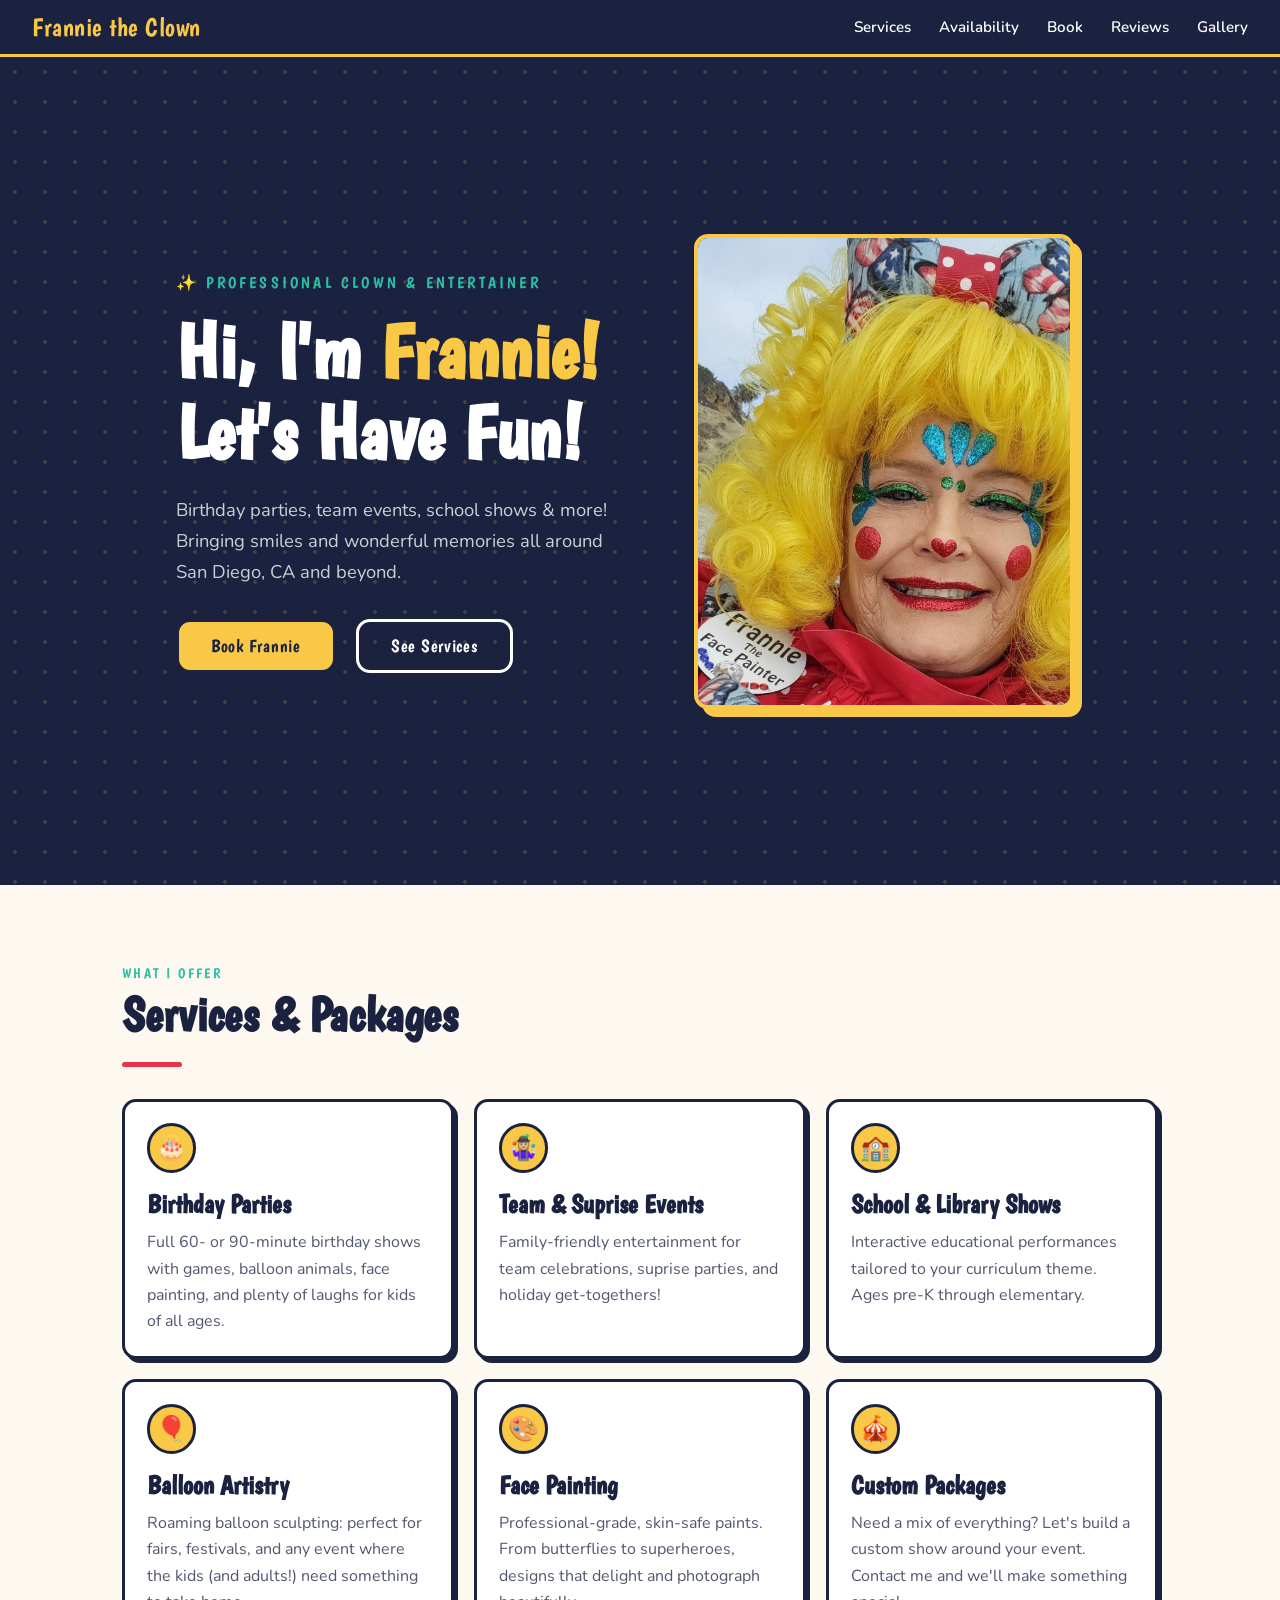
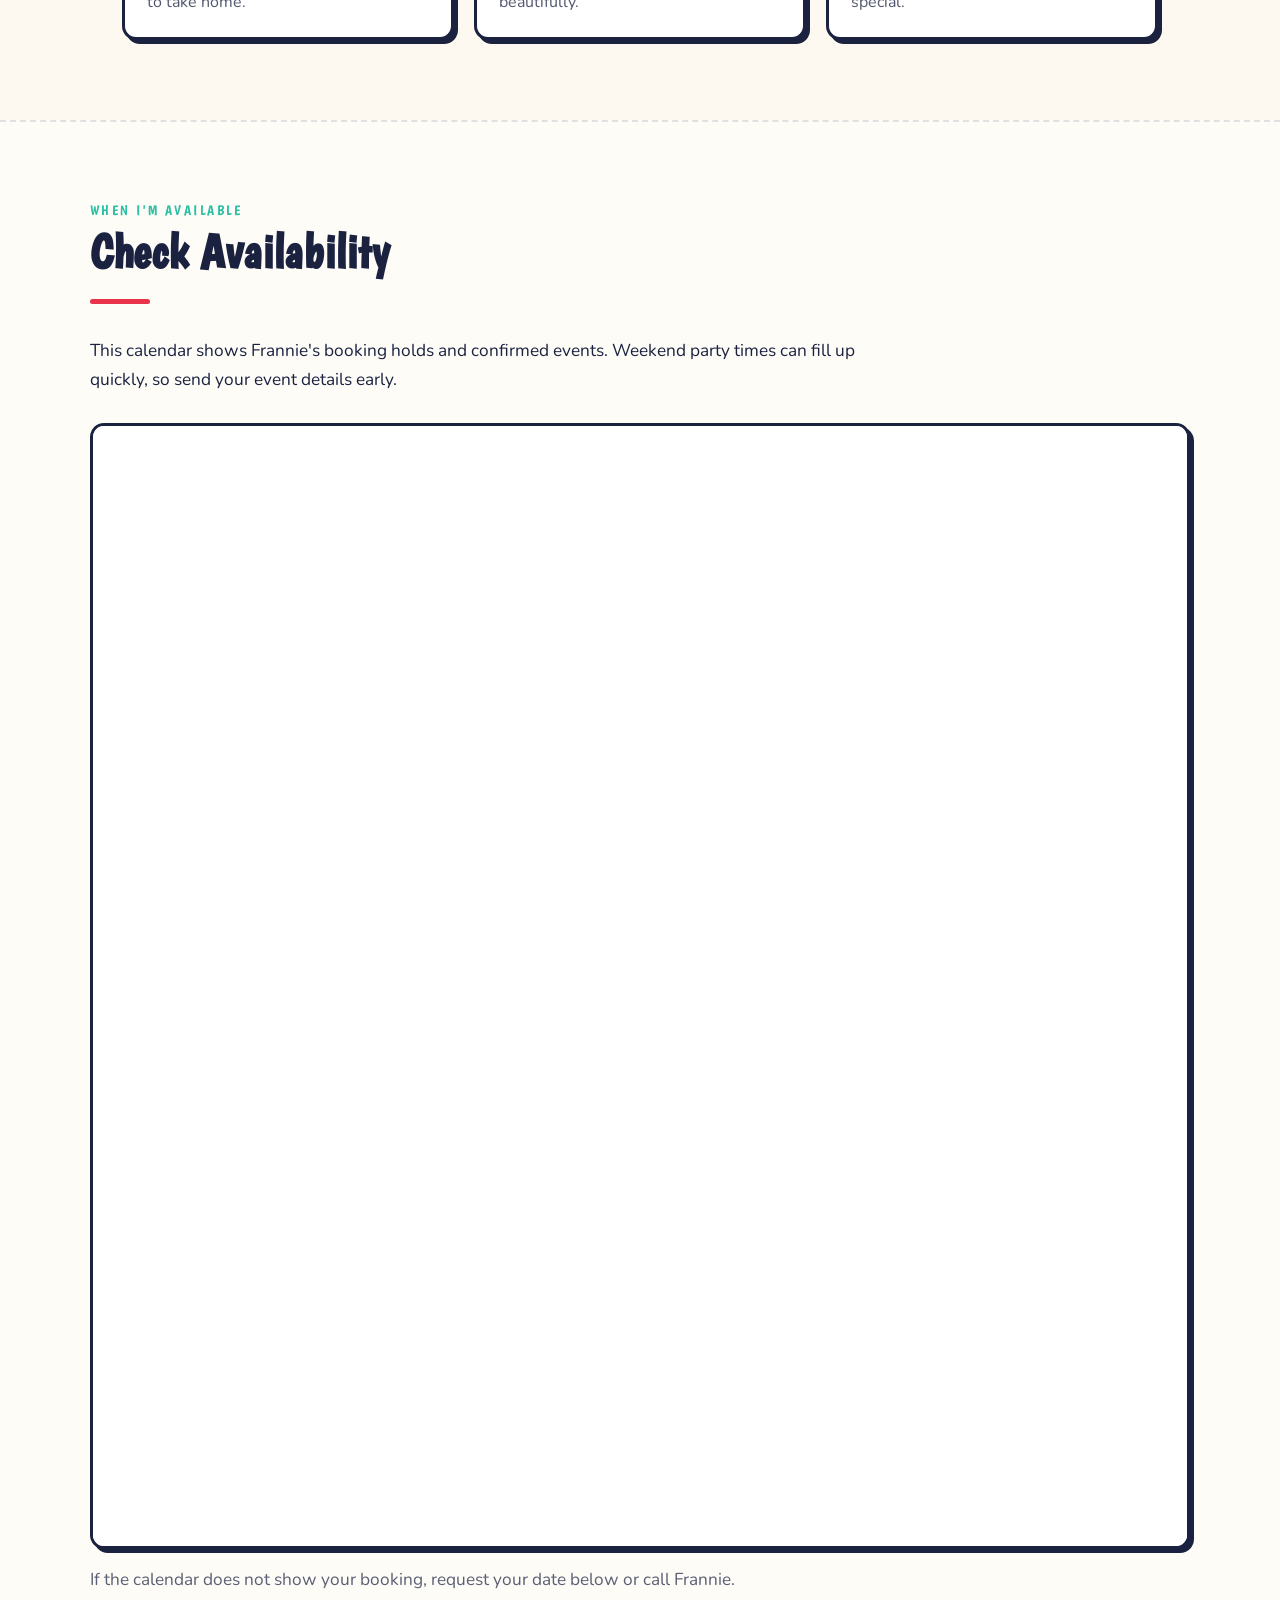
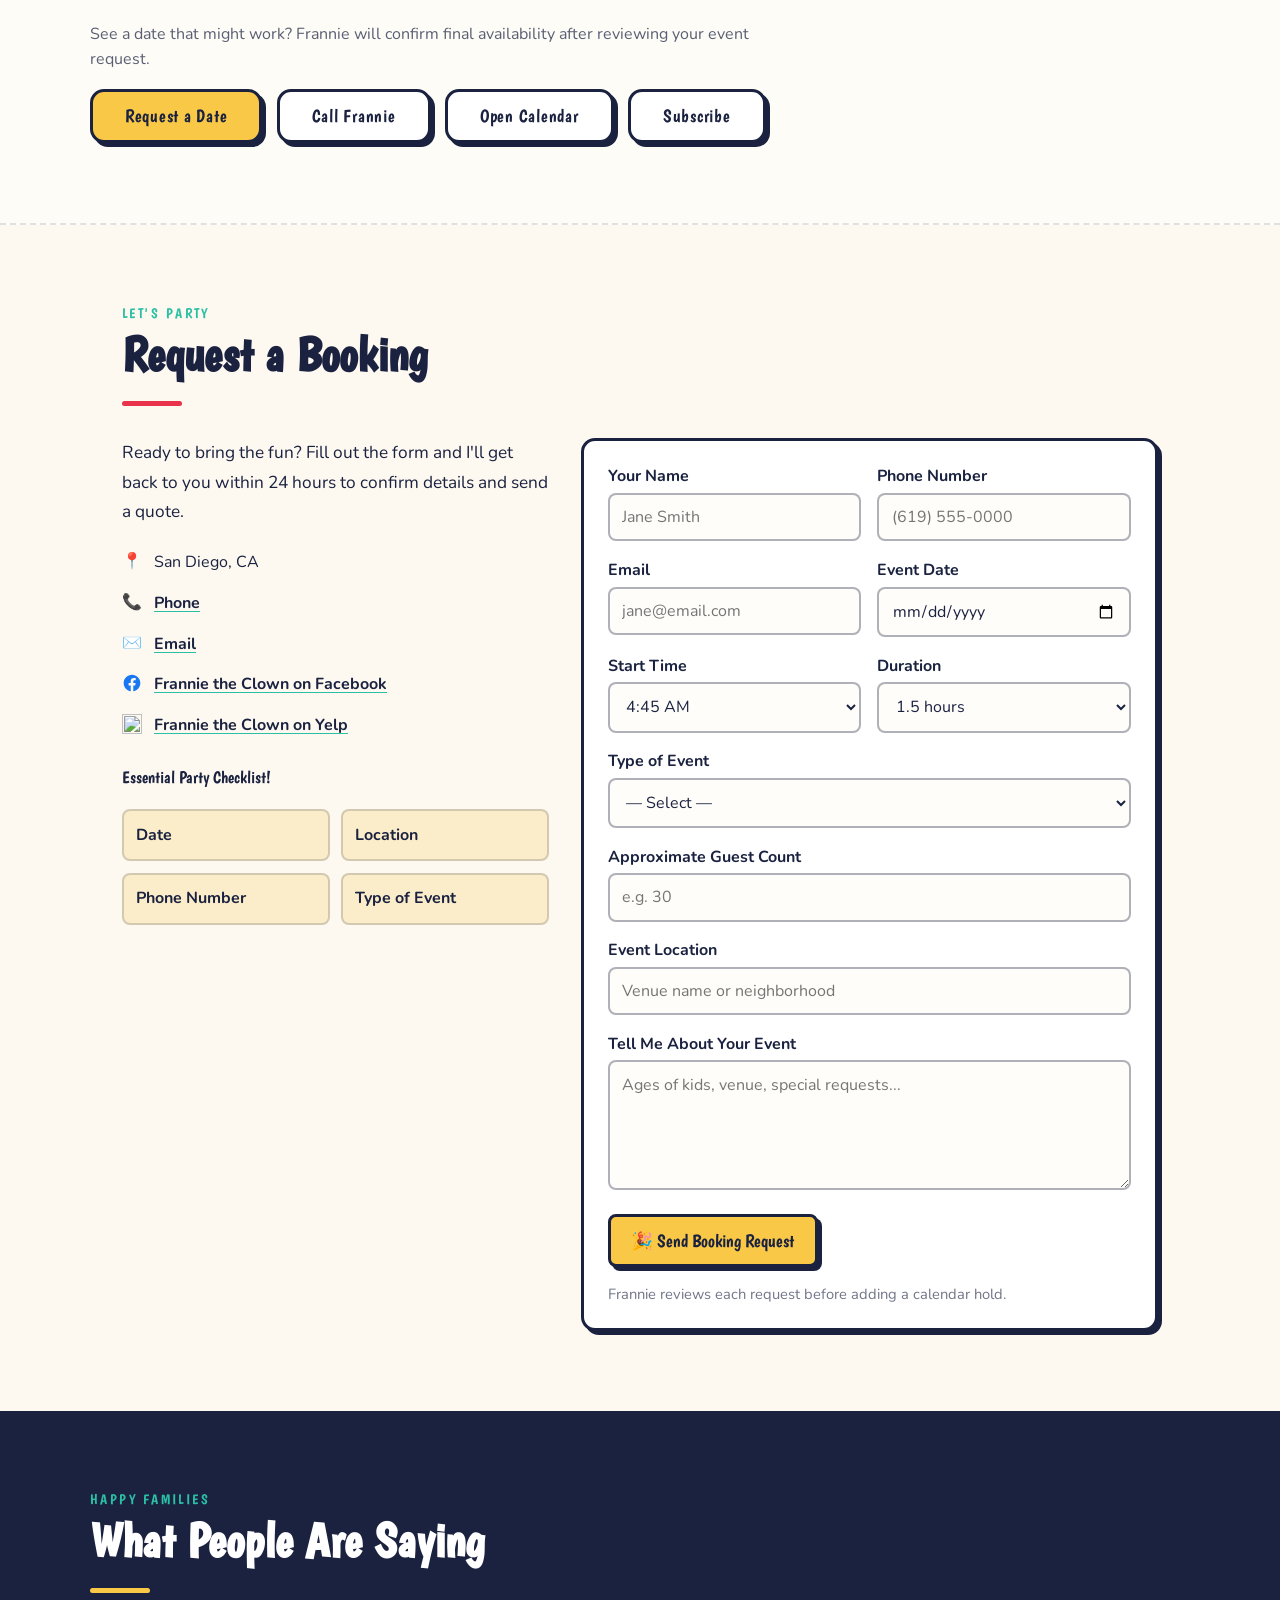
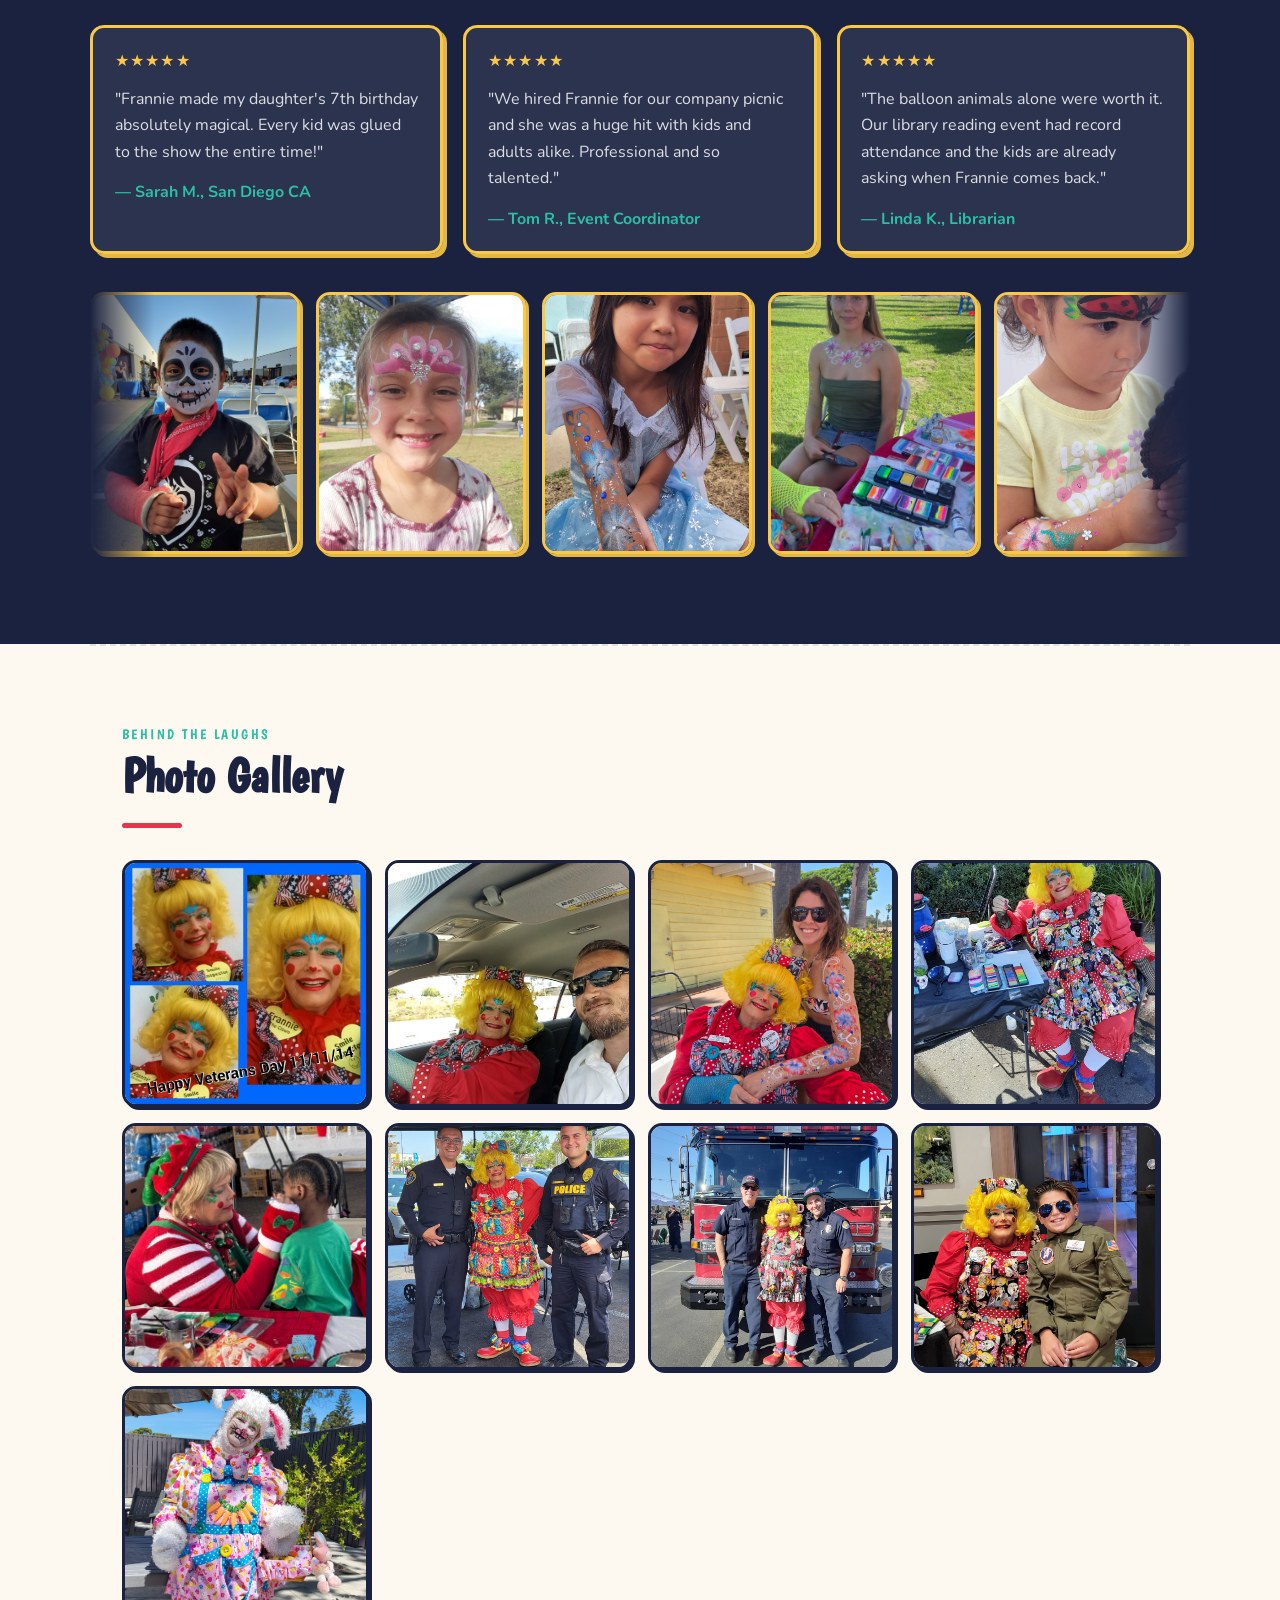
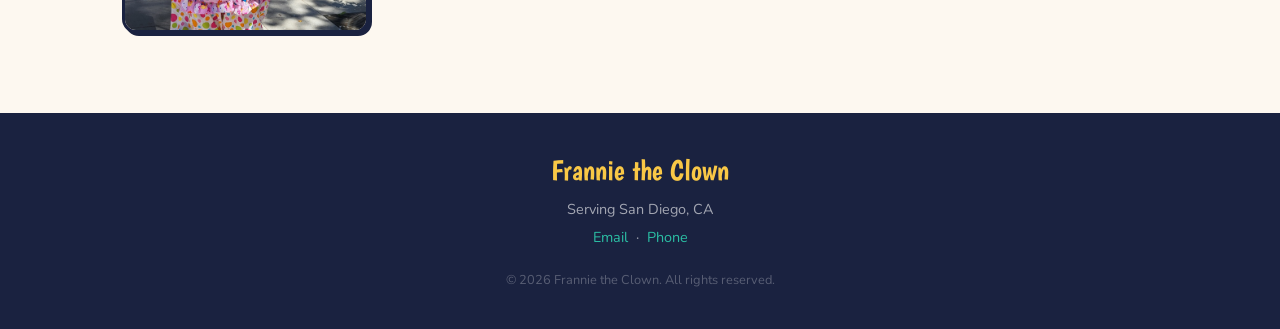
==== commit 18647b74: "feat: Improve booking approval calendar flow" ====
--- a/index.html
+++ b/index.html
@@ -294,6 +294,15 @@
                         tabindex="-1"
                         autocomplete="off"
                     />
+                    <label class="visually-hidden" for="gotcha">Gotcha</label>
+                    <input
+                        class="visually-hidden"
+                        type="text"
+                        id="gotcha"
+                        name="_gotcha"
+                        tabindex="-1"
+                        autocomplete="off"
+                    />
 
                     <div class="form-row">
                         <div>
@@ -401,7 +410,8 @@
                         🎉 Send Booking Request
                     </button>
                     <p class="form-note">
-                        Frannie usually replies within 24 hours.
+                        Frannie reviews each request before adding a calendar
+                        hold.
                     </p>
                 </form>
             </div>
@@ -781,6 +791,18 @@
 
                 if (bookingForm && config.FORMSPARK_FORM_URL) {
                     bookingForm.action = config.FORMSPARK_FORM_URL;
+
+                    if (config.BOTPOISON_PUBLIC_KEY) {
+                        bookingForm.dataset.botpoisonPublicKey =
+                            config.BOTPOISON_PUBLIC_KEY;
+
+                        const botpoisonScript =
+                            document.createElement("script");
+                        botpoisonScript.src =
+                            "https://unpkg.com/@botpoison/browser";
+                        botpoisonScript.async = true;
+                        document.head.append(botpoisonScript);
+                    }
                 } else if (bookingForm) {
                     bookingForm.addEventListener("submit", (event) => {
                         event.preventDefault();
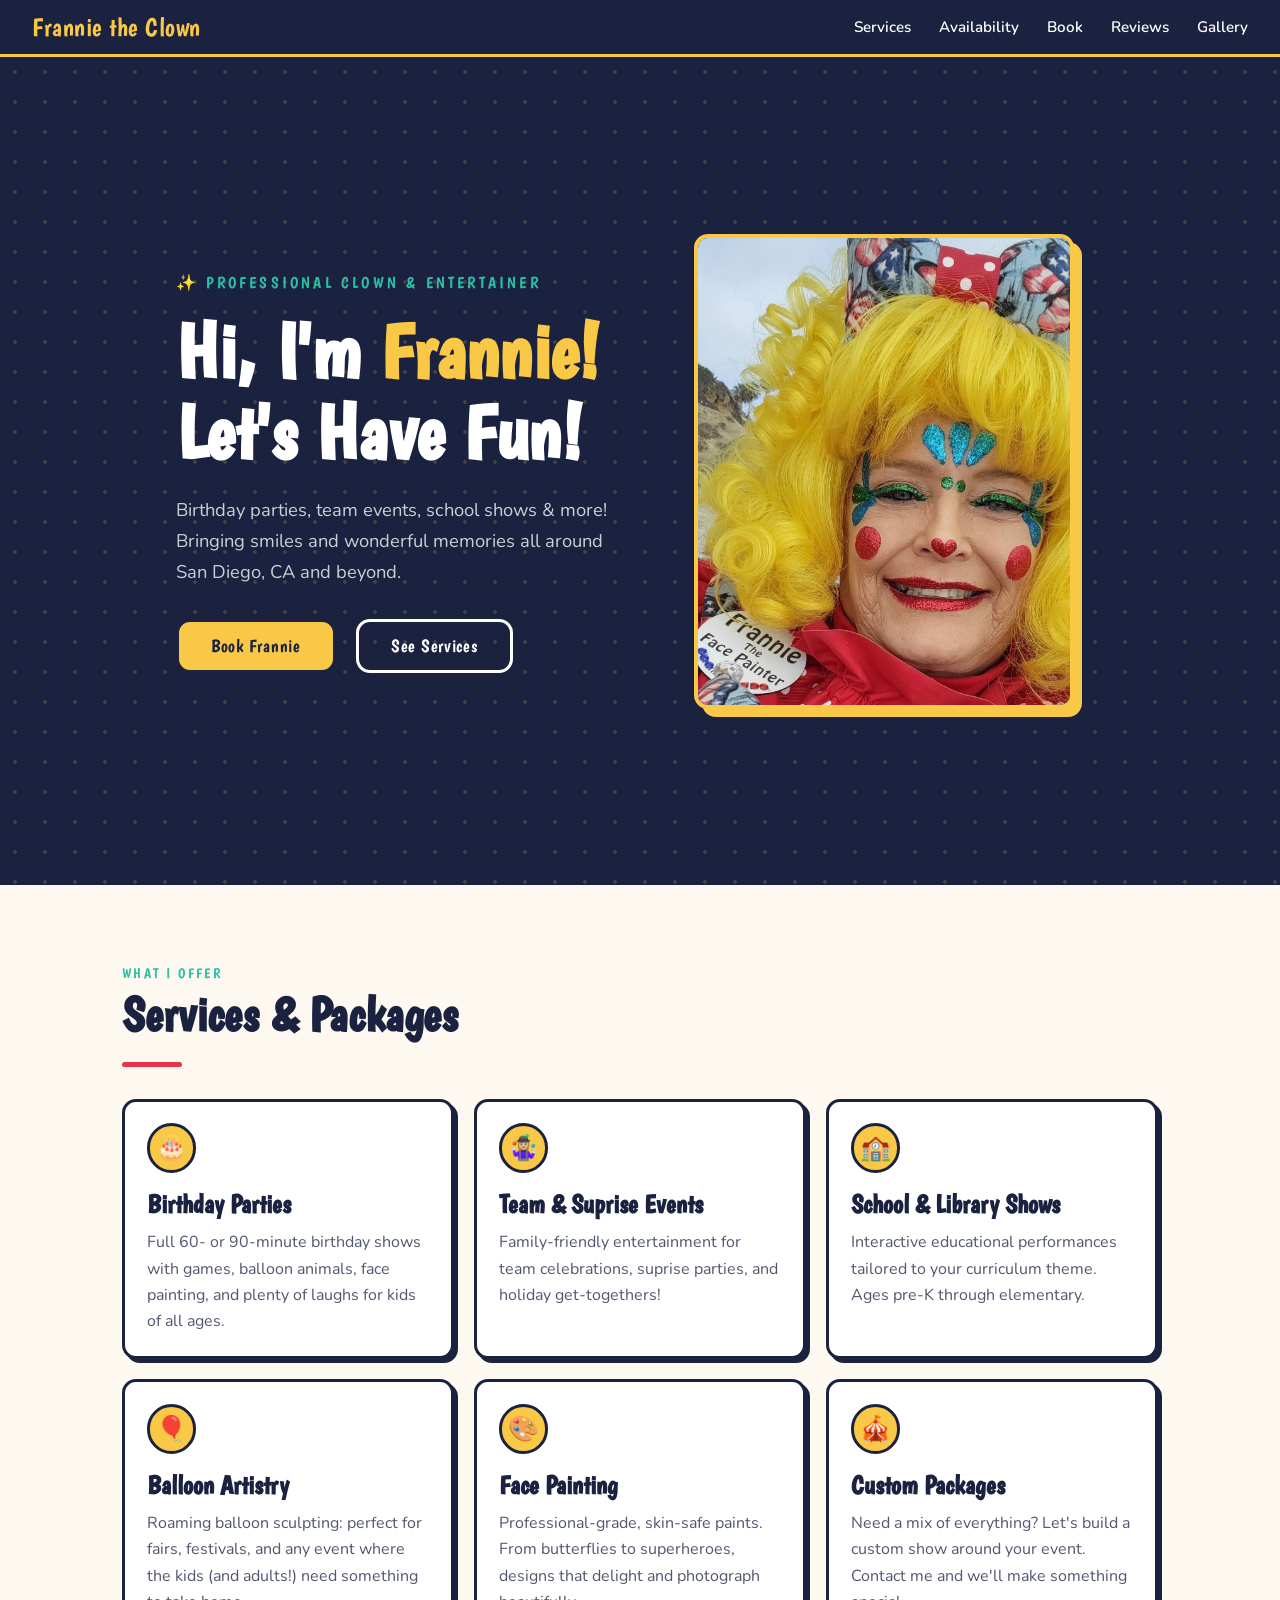
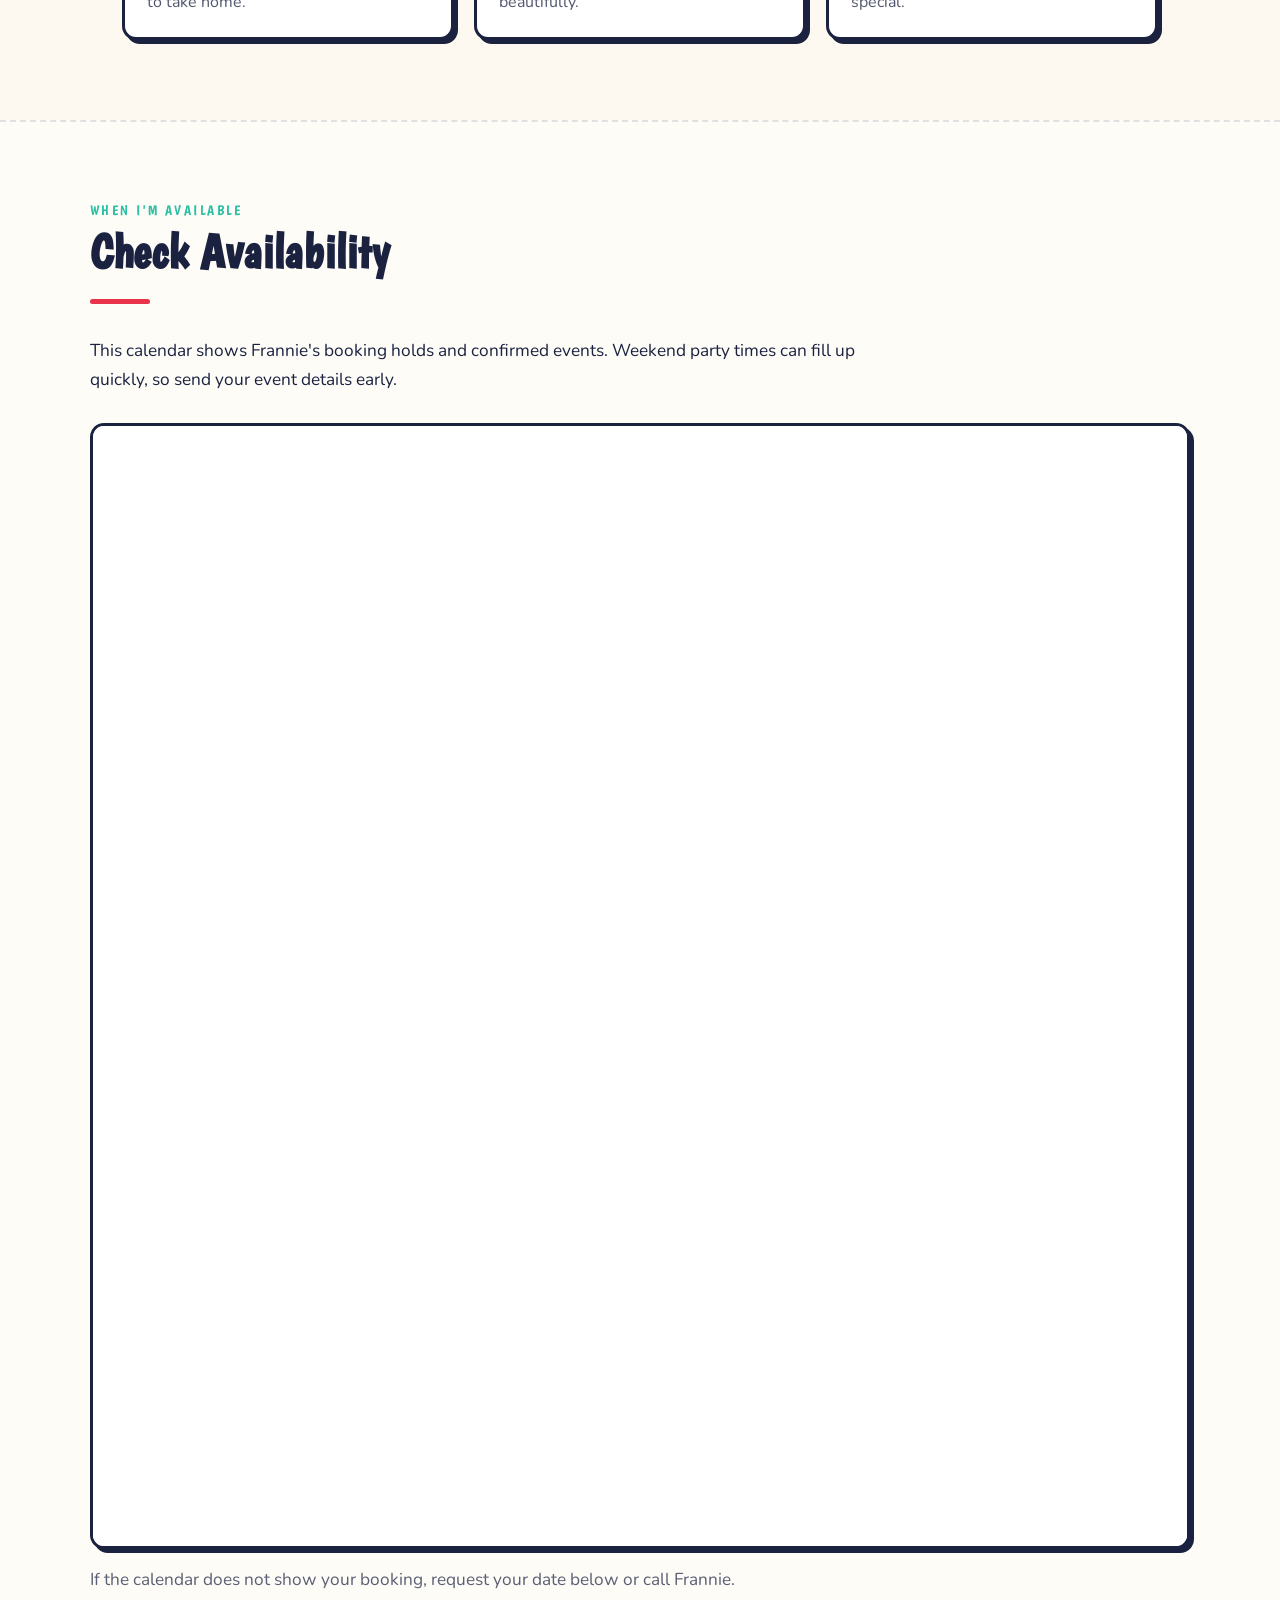
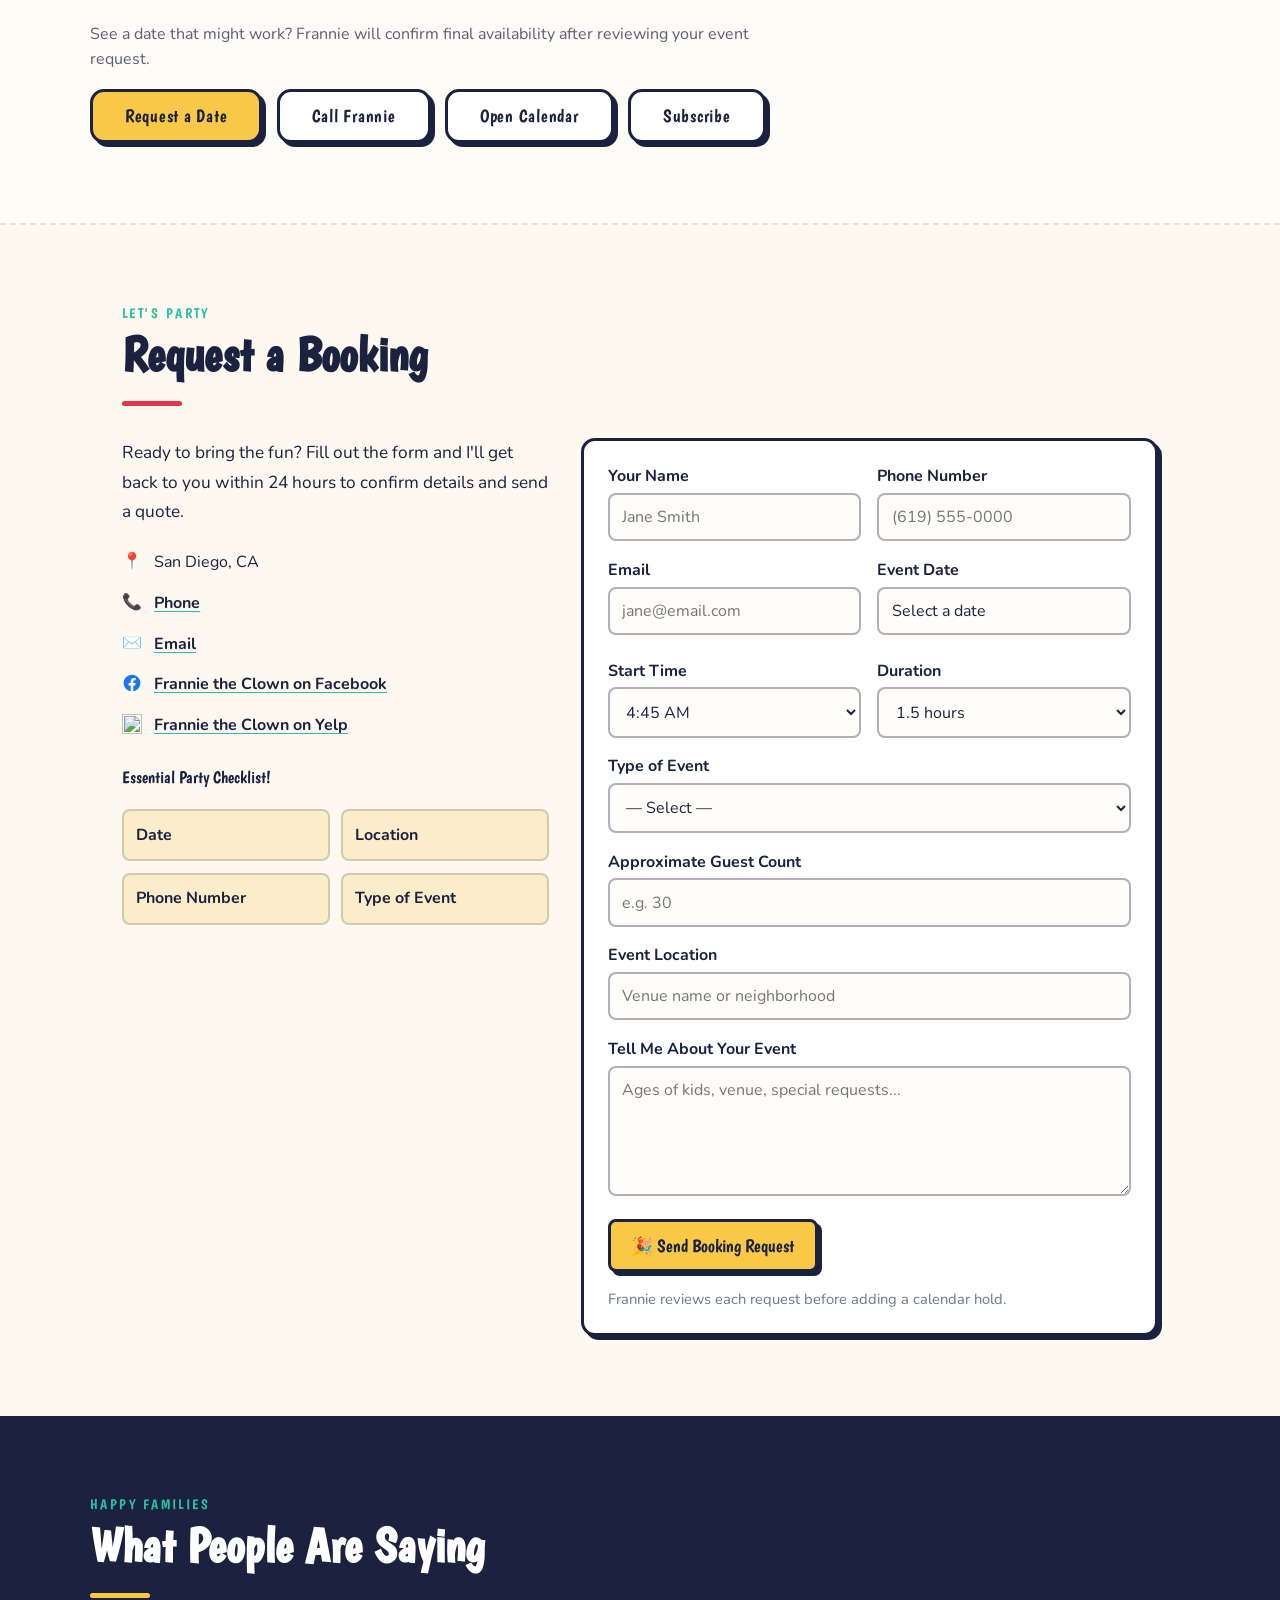
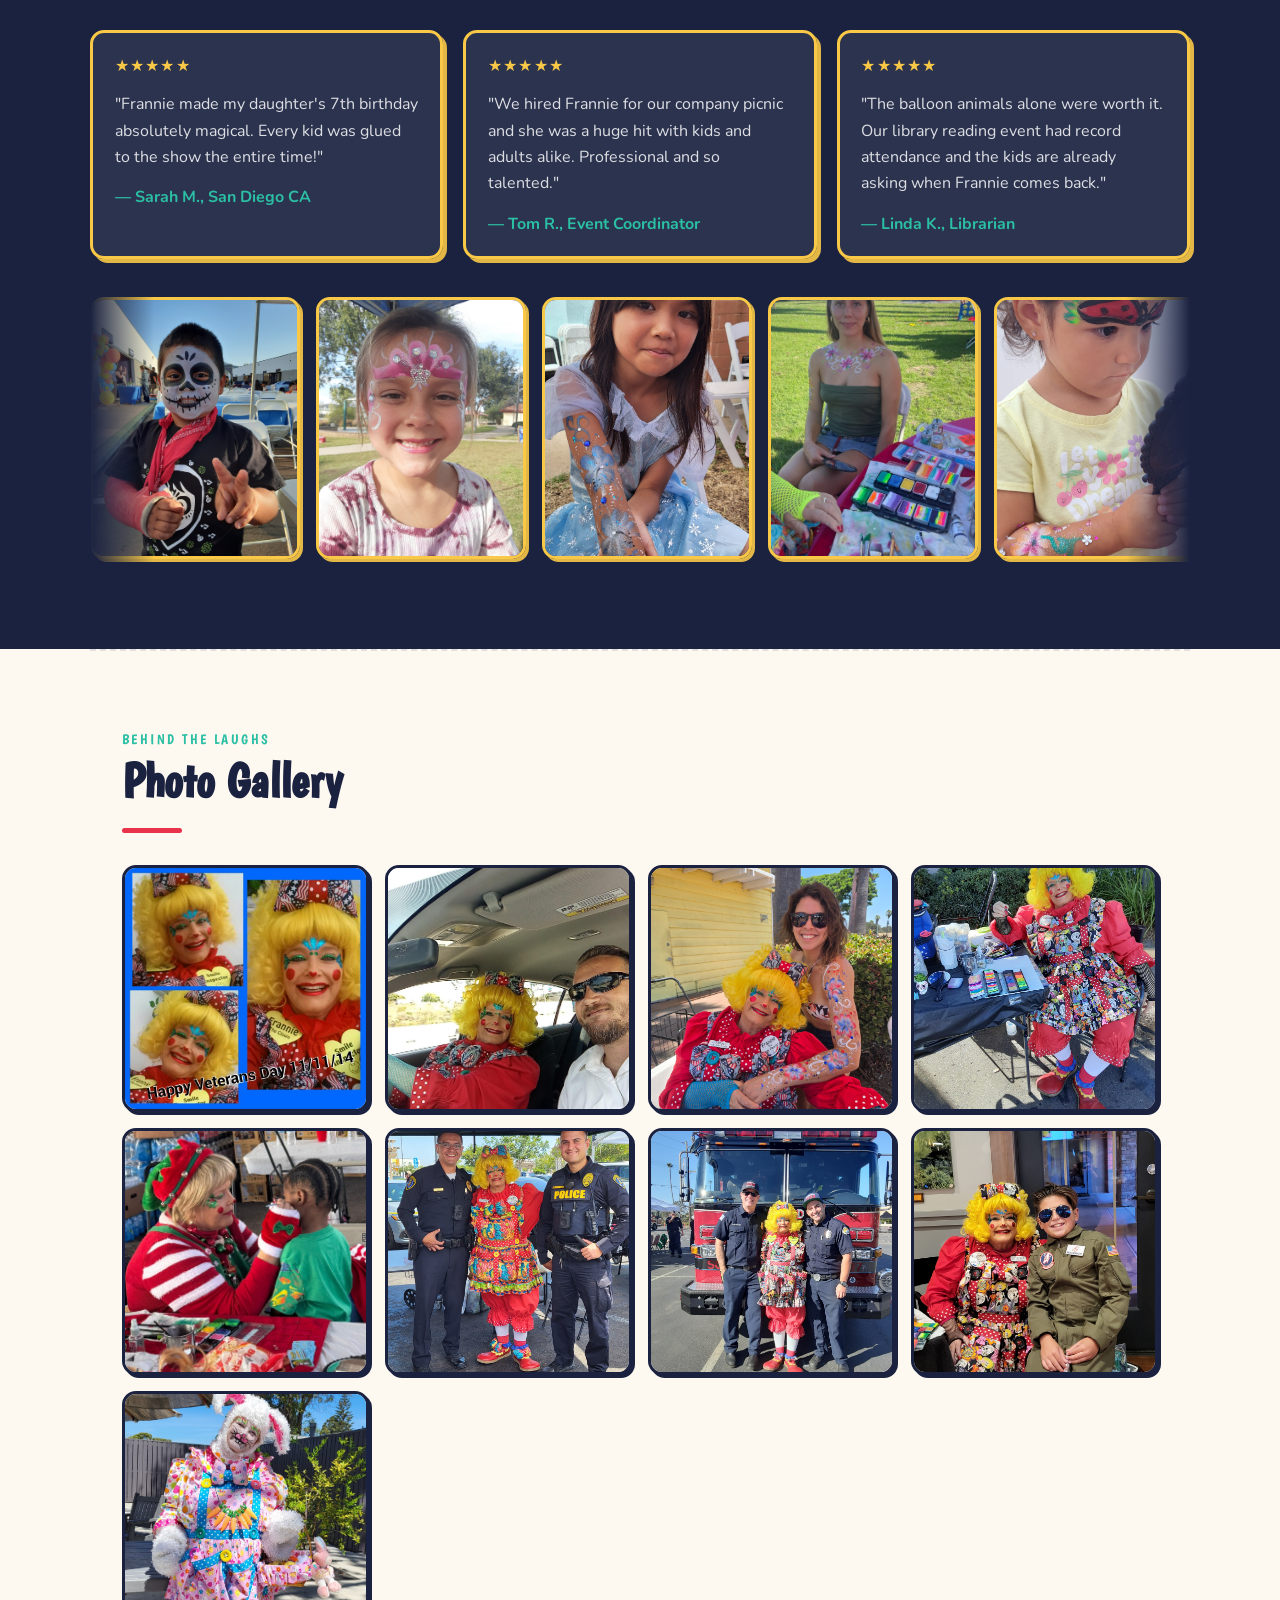
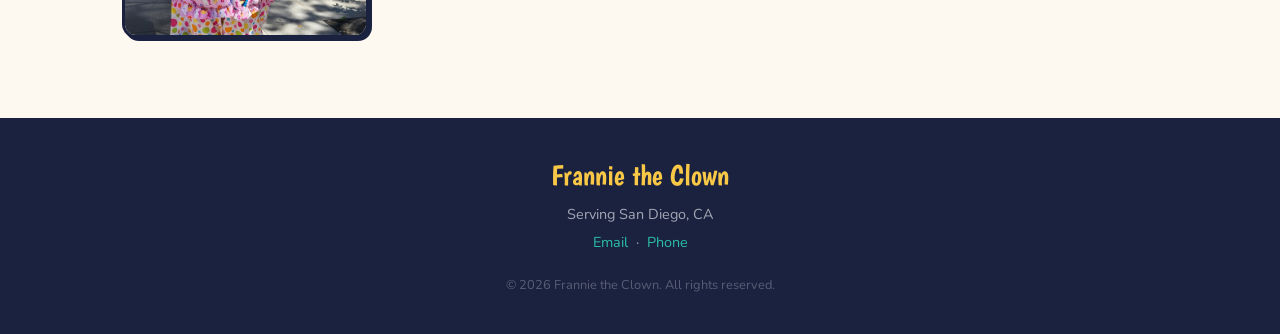
==== commit 17fea5ee: "feat: Grey out conflicting bookings on the form" ====
--- a/index.html
+++ b/index.html
@@ -339,7 +339,82 @@
                         </div>
                         <div>
                             <label for="date">Event Date</label>
-                            <input type="date" id="date" name="date" required />
+                            <div class="date-picker" data-date-picker>
+                                <input
+                                    type="hidden"
+                                    id="date"
+                                    name="date"
+                                    data-date-input
+                                />
+                                <button
+                                    type="button"
+                                    class="date-picker-trigger"
+                                    data-date-picker-trigger
+                                    aria-haspopup="dialog"
+                                    aria-expanded="false"
+                                >
+                                    <span data-date-picker-label
+                                        >Select a date</span
+                                    >
+                                </button>
+                                <div
+                                    class="date-picker-panel"
+                                    data-date-picker-panel
+                                    role="dialog"
+                                    aria-label="Choose an event date"
+                                    hidden
+                                >
+                                    <div class="date-picker-header">
+                                        <button
+                                            type="button"
+                                            class="date-picker-nav"
+                                            data-date-picker-prev
+                                            aria-label="Previous month"
+                                        >
+                                            &lsaquo;
+                                        </button>
+                                        <div
+                                            class="date-picker-month"
+                                            data-date-picker-month
+                                            aria-live="polite"
+                                        ></div>
+                                        <button
+                                            type="button"
+                                            class="date-picker-nav"
+                                            data-date-picker-next
+                                            aria-label="Next month"
+                                        >
+                                            &rsaquo;
+                                        </button>
+                                    </div>
+                                    <div
+                                        class="date-picker-weekdays"
+                                        aria-hidden="true"
+                                    >
+                                        <span>Sun</span>
+                                        <span>Mon</span>
+                                        <span>Tue</span>
+                                        <span>Wed</span>
+                                        <span>Thu</span>
+                                        <span>Fri</span>
+                                        <span>Sat</span>
+                                    </div>
+                                    <div
+                                        class="date-picker-grid"
+                                        data-date-picker-grid
+                                    ></div>
+                                    <p
+                                        class="date-picker-status"
+                                        data-date-picker-status
+                                        aria-live="polite"
+                                    ></p>
+                                </div>
+                            </div>
+                            <p
+                                class="field-message"
+                                data-date-message
+                                aria-live="polite"
+                            ></p>
                         </div>
                     </div>
 
@@ -815,6 +890,345 @@
         </script>
         <script>
             (() => {
+                const config = window.FRANNIE_SITE_CONFIG || {};
+                const bookingForm = document.querySelector("[data-booking-form]");
+                const picker = document.querySelector("[data-date-picker]");
+
+                if (!bookingForm || !picker) {
+                    return;
+                }
+
+                const dateInput = picker.querySelector("[data-date-input]");
+                const trigger = picker.querySelector(
+                    "[data-date-picker-trigger]",
+                );
+                const triggerLabel = picker.querySelector(
+                    "[data-date-picker-label]",
+                );
+                const panel = picker.querySelector("[data-date-picker-panel]");
+                const monthLabel = picker.querySelector(
+                    "[data-date-picker-month]",
+                );
+                const grid = picker.querySelector("[data-date-picker-grid]");
+                const status = picker.querySelector(
+                    "[data-date-picker-status]",
+                );
+                const message = document.querySelector("[data-date-message]");
+                const previous = picker.querySelector("[data-date-picker-prev]");
+                const next = picker.querySelector("[data-date-picker-next]");
+                const availabilityUrl = config.APPS_SCRIPT_WEB_APP_URL || "";
+                const today = new Date();
+                const todayDate = new Date(
+                    today.getFullYear(),
+                    today.getMonth(),
+                    today.getDate(),
+                );
+                const bookedDates = new Set();
+                const loadedMonths = new Set();
+                const loadingMonths = new Set();
+                const failedMonths = new Set();
+                let visibleMonth = new Date(
+                    todayDate.getFullYear(),
+                    todayDate.getMonth(),
+                    1,
+                );
+
+                const formatDateIso = (date) =>
+                    [
+                        date.getFullYear(),
+                        String(date.getMonth() + 1).padStart(2, "0"),
+                        String(date.getDate()).padStart(2, "0"),
+                    ].join("-");
+                const parseDateIso = (value) => {
+                    const match = String(value || "").match(
+                        /^(\d{4})-(\d{2})-(\d{2})$/,
+                    );
+
+                    if (!match) {
+                        return null;
+                    }
+
+                    return new Date(
+                        Number(match[1]),
+                        Number(match[2]) - 1,
+                        Number(match[3]),
+                    );
+                };
+                const addMonths = (date, months) =>
+                    new Date(date.getFullYear(), date.getMonth() + months, 1);
+                const monthKey = (date) =>
+                    `${date.getFullYear()}-${String(
+                        date.getMonth() + 1,
+                    ).padStart(2, "0")}`;
+                const formatSelectedLabel = (value) => {
+                    const date = parseDateIso(value);
+
+                    if (!date) {
+                        return "Select a date";
+                    }
+
+                    return new Intl.DateTimeFormat("en-US", {
+                        weekday: "short",
+                        month: "long",
+                        day: "numeric",
+                        year: "numeric",
+                    }).format(date);
+                };
+                const setMessage = (text, isError) => {
+                    message.textContent = text;
+                    message.classList.toggle("is-error", Boolean(isError));
+                };
+                const setPickerOpen = (isOpen) => {
+                    panel.hidden = !isOpen;
+                    trigger.setAttribute("aria-expanded", String(isOpen));
+
+                    if (isOpen) {
+                        loadVisibleMonth();
+                    }
+                };
+                const validateDateSelection = () => {
+                    const value = dateInput.value;
+
+                    if (!value) {
+                        setMessage("Please choose an available event date.", true);
+                        return false;
+                    }
+
+                    if (bookedDates.has(value)) {
+                        dateInput.value = "";
+                        triggerLabel.textContent = "Select a date";
+                        setMessage(
+                            "That date is already booked. Please choose another date or call Frannie.",
+                            true,
+                        );
+                        return false;
+                    }
+
+                    const selectedDate = parseDateIso(value);
+                    const selectedMonth = selectedDate
+                        ? monthKey(selectedDate)
+                        : "";
+
+                    if (!selectedDate || selectedDate < todayDate) {
+                        setMessage("Please choose a future event date.", true);
+                        return false;
+                    }
+
+                    if (!loadedMonths.has(selectedMonth)) {
+                        setMessage(
+                            "Availability is still loading. Please try again in a moment or call Frannie.",
+                            true,
+                        );
+                        return false;
+                    }
+
+                    setMessage("", false);
+                    return true;
+                };
+                const loadAvailability = (start, end) =>
+                    new Promise((resolve, reject) => {
+                        const callbackName = `frannieAvailability_${Date.now()}_${Math.random()
+                            .toString(36)
+                            .slice(2)}`;
+                        const params = new URLSearchParams({
+                            action: "availability",
+                            start: formatDateIso(start),
+                            end: formatDateIso(end),
+                            callback: callbackName,
+                        });
+                        const separator = availabilityUrl.includes("?")
+                            ? "&"
+                            : "?";
+                        const script = document.createElement("script");
+                        let timeoutId;
+                        const cleanup = () => {
+                            window.clearTimeout(timeoutId);
+                            delete window[callbackName];
+                            script.remove();
+                        };
+
+                        window[callbackName] = (payload) => {
+                            cleanup();
+                            resolve(payload || {});
+                        };
+                        script.onerror = () => {
+                            cleanup();
+                            reject(new Error("Availability request failed"));
+                        };
+                        timeoutId = window.setTimeout(() => {
+                            cleanup();
+                            reject(new Error("Availability request timed out"));
+                        }, 10000);
+                        script.src = `${availabilityUrl}${separator}${params}`;
+                        document.head.append(script);
+                    });
+                const loadVisibleMonth = () => {
+                    const key = monthKey(visibleMonth);
+
+                    if (!availabilityUrl) {
+                        status.textContent =
+                            "Online availability is unavailable. Please call Frannie to book.";
+                        renderCalendar();
+                        return;
+                    }
+
+                    if (loadedMonths.has(key) || loadingMonths.has(key)) {
+                        renderCalendar();
+                        return;
+                    }
+
+                    loadingMonths.add(key);
+                    failedMonths.delete(key);
+                    status.textContent = "Checking availability...";
+                    renderCalendar();
+
+                    loadAvailability(visibleMonth, addMonths(visibleMonth, 1))
+                        .then((payload) => {
+                            (payload.bookedDates || []).forEach((date) =>
+                                bookedDates.add(date),
+                            );
+                            loadedMonths.add(key);
+                            status.textContent =
+                                "Gray dates are already booked. Call Frannie if you need one of them.";
+                        })
+                        .catch(() => {
+                            failedMonths.add(key);
+                            status.textContent =
+                                "Availability could not load. Please call Frannie to check this month.";
+                        })
+                        .finally(() => {
+                            loadingMonths.delete(key);
+                            renderCalendar();
+
+                            if (dateInput.value) {
+                                validateDateSelection();
+                            }
+                        });
+                };
+                const renderCalendar = () => {
+                    const key = monthKey(visibleMonth);
+                    const isLoaded = loadedMonths.has(key);
+                    const isLoading = loadingMonths.has(key);
+                    const hasFailed = failedMonths.has(key);
+                    const firstDay = new Date(
+                        visibleMonth.getFullYear(),
+                        visibleMonth.getMonth(),
+                        1,
+                    );
+                    const daysInMonth = new Date(
+                        visibleMonth.getFullYear(),
+                        visibleMonth.getMonth() + 1,
+                        0,
+                    ).getDate();
+
+                    monthLabel.textContent = new Intl.DateTimeFormat("en-US", {
+                        month: "long",
+                        year: "numeric",
+                    }).format(visibleMonth);
+                    grid.textContent = "";
+
+                    for (let index = 0; index < firstDay.getDay(); index += 1) {
+                        const spacer = document.createElement("span");
+
+                        spacer.className = "date-picker-day is-outside";
+                        grid.append(spacer);
+                    }
+
+                    for (let day = 1; day <= daysInMonth; day += 1) {
+                        const date = new Date(
+                            visibleMonth.getFullYear(),
+                            visibleMonth.getMonth(),
+                            day,
+                        );
+                        const value = formatDateIso(date);
+                        const isPast = date < todayDate;
+                        const isBooked = bookedDates.has(value);
+                        const isUnavailable =
+                            !isLoaded || isLoading || hasFailed;
+                        const button = document.createElement("button");
+
+                        button.type = "button";
+                        button.className = "date-picker-day";
+                        button.textContent = String(day);
+                        button.disabled =
+                            isPast || isBooked || isUnavailable;
+                        button.dataset.date = value;
+
+                        if (dateInput.value === value) {
+                            button.classList.add("is-selected");
+                        }
+
+                        if (isBooked) {
+                            button.classList.add("is-booked");
+                            button.title =
+                                "Already booked. Please call Frannie if this date is important.";
+                            button.setAttribute(
+                                "aria-label",
+                                `${formatSelectedLabel(value)} is already booked`,
+                            );
+                        } else if (isUnavailable) {
+                            button.classList.add("is-unavailable");
+                            button.title = "Availability is not loaded yet.";
+                        } else {
+                            button.setAttribute(
+                                "aria-label",
+                                `Choose ${formatSelectedLabel(value)}`,
+                            );
+                        }
+
+                        button.addEventListener("click", () => {
+                            dateInput.value = value;
+                            triggerLabel.textContent =
+                                formatSelectedLabel(value);
+                            setMessage("", false);
+                            setPickerOpen(false);
+                            renderCalendar();
+                        });
+                        grid.append(button);
+                    }
+                };
+
+                trigger.addEventListener("click", () => {
+                    setPickerOpen(panel.hidden);
+                });
+                previous.addEventListener("click", () => {
+                    visibleMonth = addMonths(visibleMonth, -1);
+                    loadVisibleMonth();
+                });
+                next.addEventListener("click", () => {
+                    visibleMonth = addMonths(visibleMonth, 1);
+                    loadVisibleMonth();
+                });
+                document.addEventListener("click", (event) => {
+                    if (!picker.contains(event.target)) {
+                        setPickerOpen(false);
+                    }
+                });
+                document.addEventListener("keydown", (event) => {
+                    if (event.key === "Escape") {
+                        setPickerOpen(false);
+                    }
+                });
+                bookingForm.addEventListener(
+                    "submit",
+                    (event) => {
+                        if (!validateDateSelection()) {
+                            event.preventDefault();
+                            event.stopImmediatePropagation();
+                            setPickerOpen(true);
+                            trigger.focus();
+                        }
+                    },
+                    true,
+                );
+
+                triggerLabel.textContent = formatSelectedLabel(dateInput.value);
+                loadVisibleMonth();
+                renderCalendar();
+            })();
+        </script>
+        <script>
+            (() => {
                 const eventTime = document.querySelector("#event-time");
 
                 if (!eventTime) {
--- a/index.css
+++ b/index.css
@@ -513,6 +513,127 @@
     border-color: var(--teal);
 }
 
+.date-picker {
+    position: relative;
+}
+
+.date-picker-trigger {
+    width: 100%;
+    min-height: 46px;
+    border: 2px solid rgba(26, 34, 64, 0.35);
+    border-radius: 8px;
+    background: #fffdf9;
+    color: var(--navy);
+    font: inherit;
+    padding: 0.7rem 0.8rem;
+    text-align: left;
+    cursor: pointer;
+}
+
+.date-picker-trigger:focus {
+    outline: 3px solid rgba(43, 191, 164, 0.28);
+    border-color: var(--teal);
+}
+
+.date-picker-panel {
+    position: absolute;
+    top: calc(100% + 0.45rem);
+    left: 0;
+    z-index: 20;
+    width: min(100vw - 2rem, 340px);
+    padding: 0.85rem;
+    border: 3px solid var(--navy);
+    border-radius: 8px;
+    background: var(--white);
+    box-shadow: var(--shadow);
+}
+
+.date-picker-header,
+.date-picker-weekdays,
+.date-picker-grid {
+    display: grid;
+    grid-template-columns: repeat(7, minmax(0, 1fr));
+    gap: 0.35rem;
+}
+
+.date-picker-header {
+    grid-template-columns: 36px 1fr 36px;
+    align-items: center;
+    margin-bottom: 0.7rem;
+}
+
+.date-picker-month {
+    font-weight: 800;
+    text-align: center;
+}
+
+.date-picker-nav,
+.date-picker-day {
+    border: 2px solid rgba(26, 34, 64, 0.22);
+    border-radius: 8px;
+    background: #fffdf9;
+    color: var(--navy);
+    font: inherit;
+    font-weight: 800;
+    cursor: pointer;
+}
+
+.date-picker-nav {
+    min-height: 36px;
+}
+
+.date-picker-weekdays {
+    margin-bottom: 0.35rem;
+    color: rgba(26, 34, 64, 0.58);
+    font-size: 0.78rem;
+    font-weight: 800;
+    text-align: center;
+    text-transform: uppercase;
+}
+
+.date-picker-day {
+    aspect-ratio: 1;
+    min-width: 0;
+    padding: 0;
+}
+
+.date-picker-day:hover:not(:disabled),
+.date-picker-nav:hover {
+    border-color: var(--teal);
+    background: rgba(43, 191, 164, 0.12);
+}
+
+.date-picker-day.is-selected {
+    border-color: var(--navy);
+    background: var(--yellow);
+    box-shadow: 2px 2px 0 var(--navy);
+}
+
+.date-picker-day.is-booked,
+.date-picker-day.is-unavailable,
+.date-picker-day:disabled {
+    background: #e7e2d8;
+    color: rgba(26, 34, 64, 0.38);
+    cursor: not-allowed;
+    text-decoration: line-through;
+}
+
+.date-picker-day.is-outside {
+    visibility: hidden;
+}
+
+.date-picker-status,
+.field-message {
+    margin: 0.45rem 0 0;
+    color: rgba(26, 34, 64, 0.68);
+    font-size: 0.86rem;
+}
+
+.field-message.is-error {
+    color: #9e2b25;
+    font-weight: 800;
+}
+
 .booking-form textarea {
     min-height: 130px;
     resize: vertical;
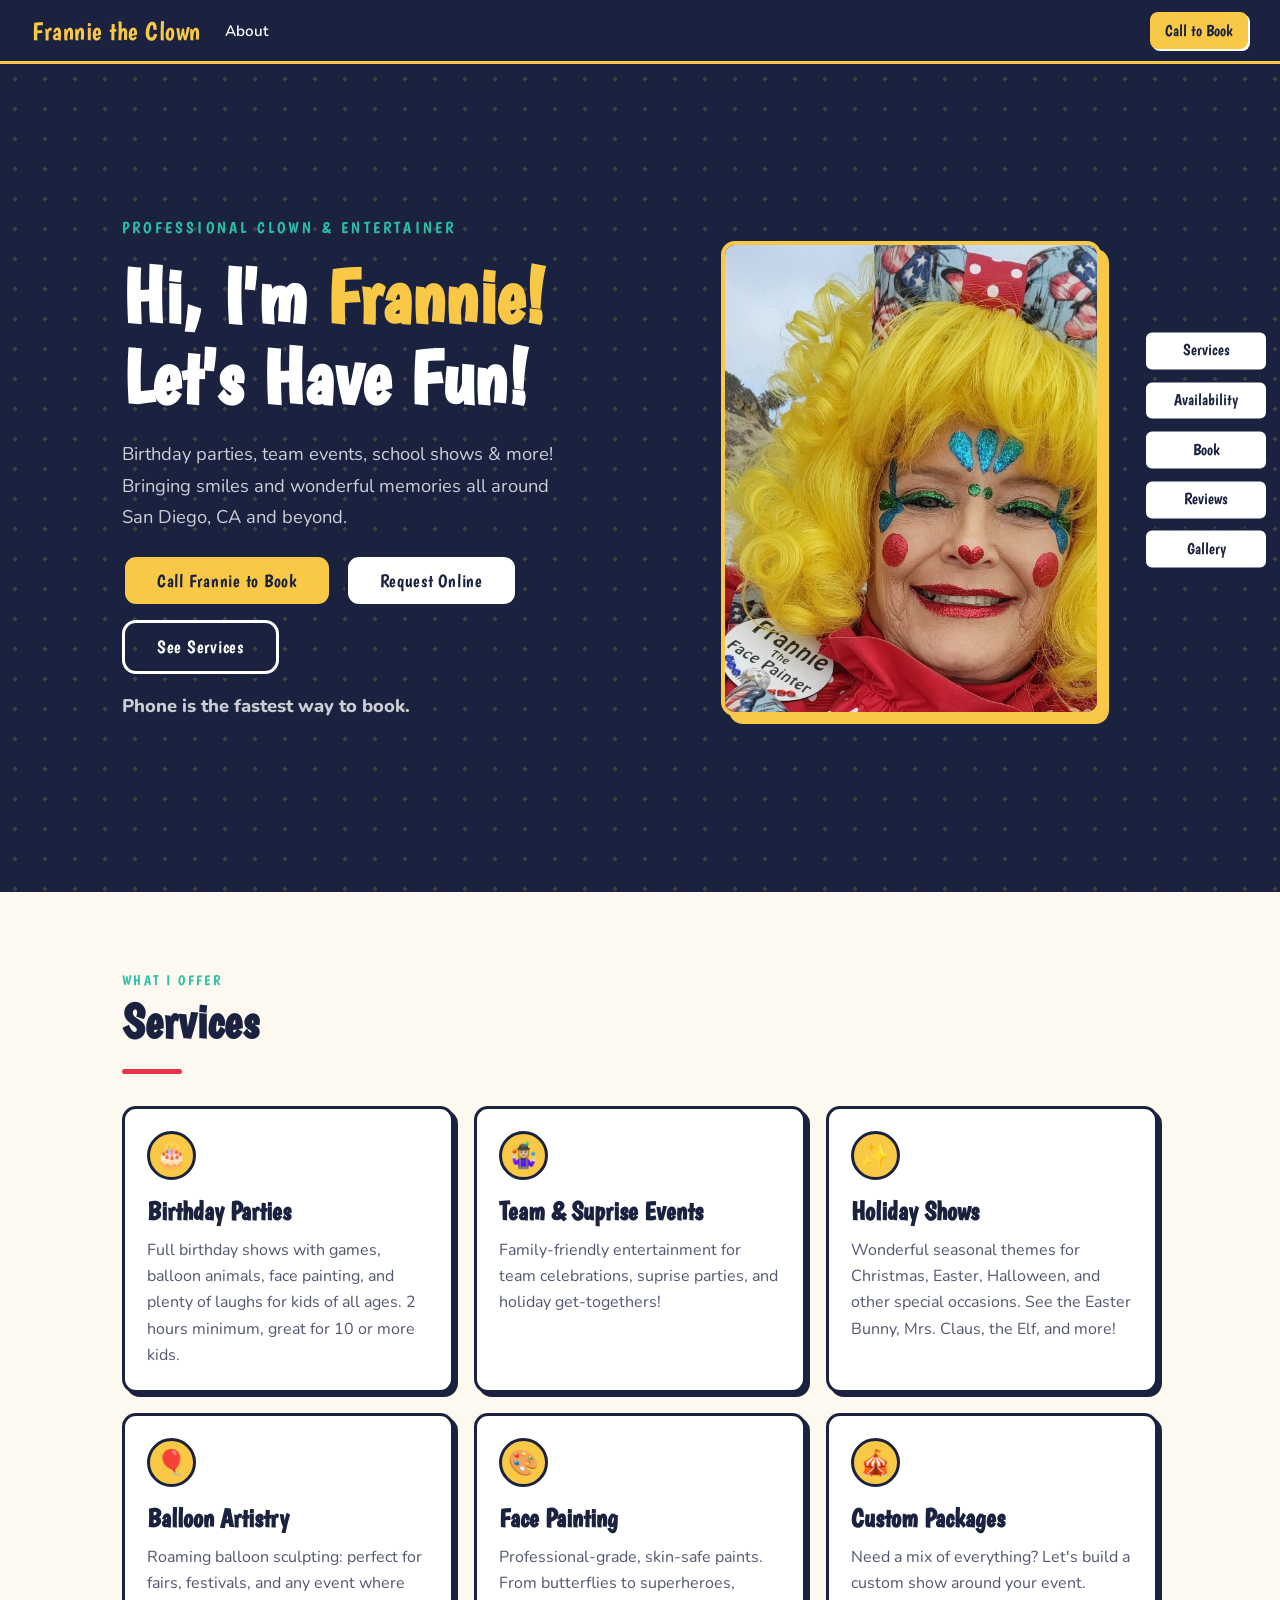
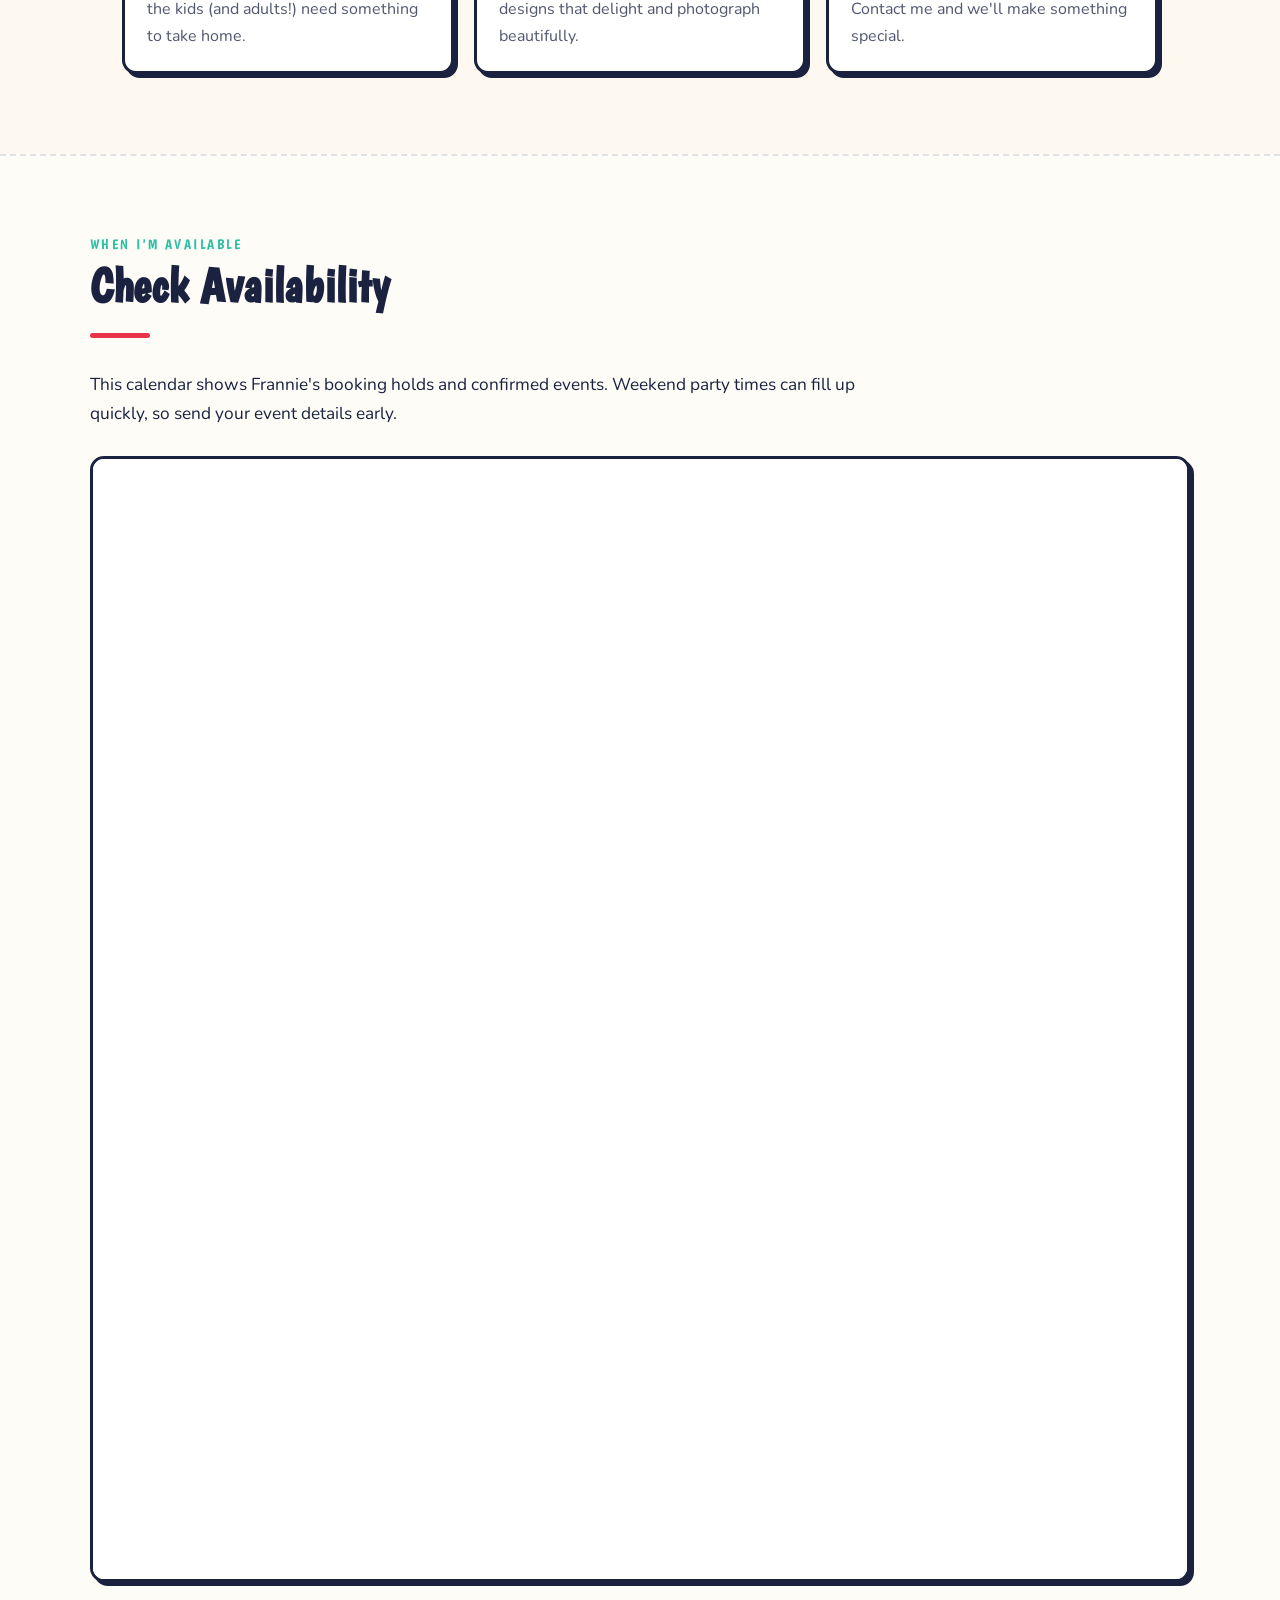
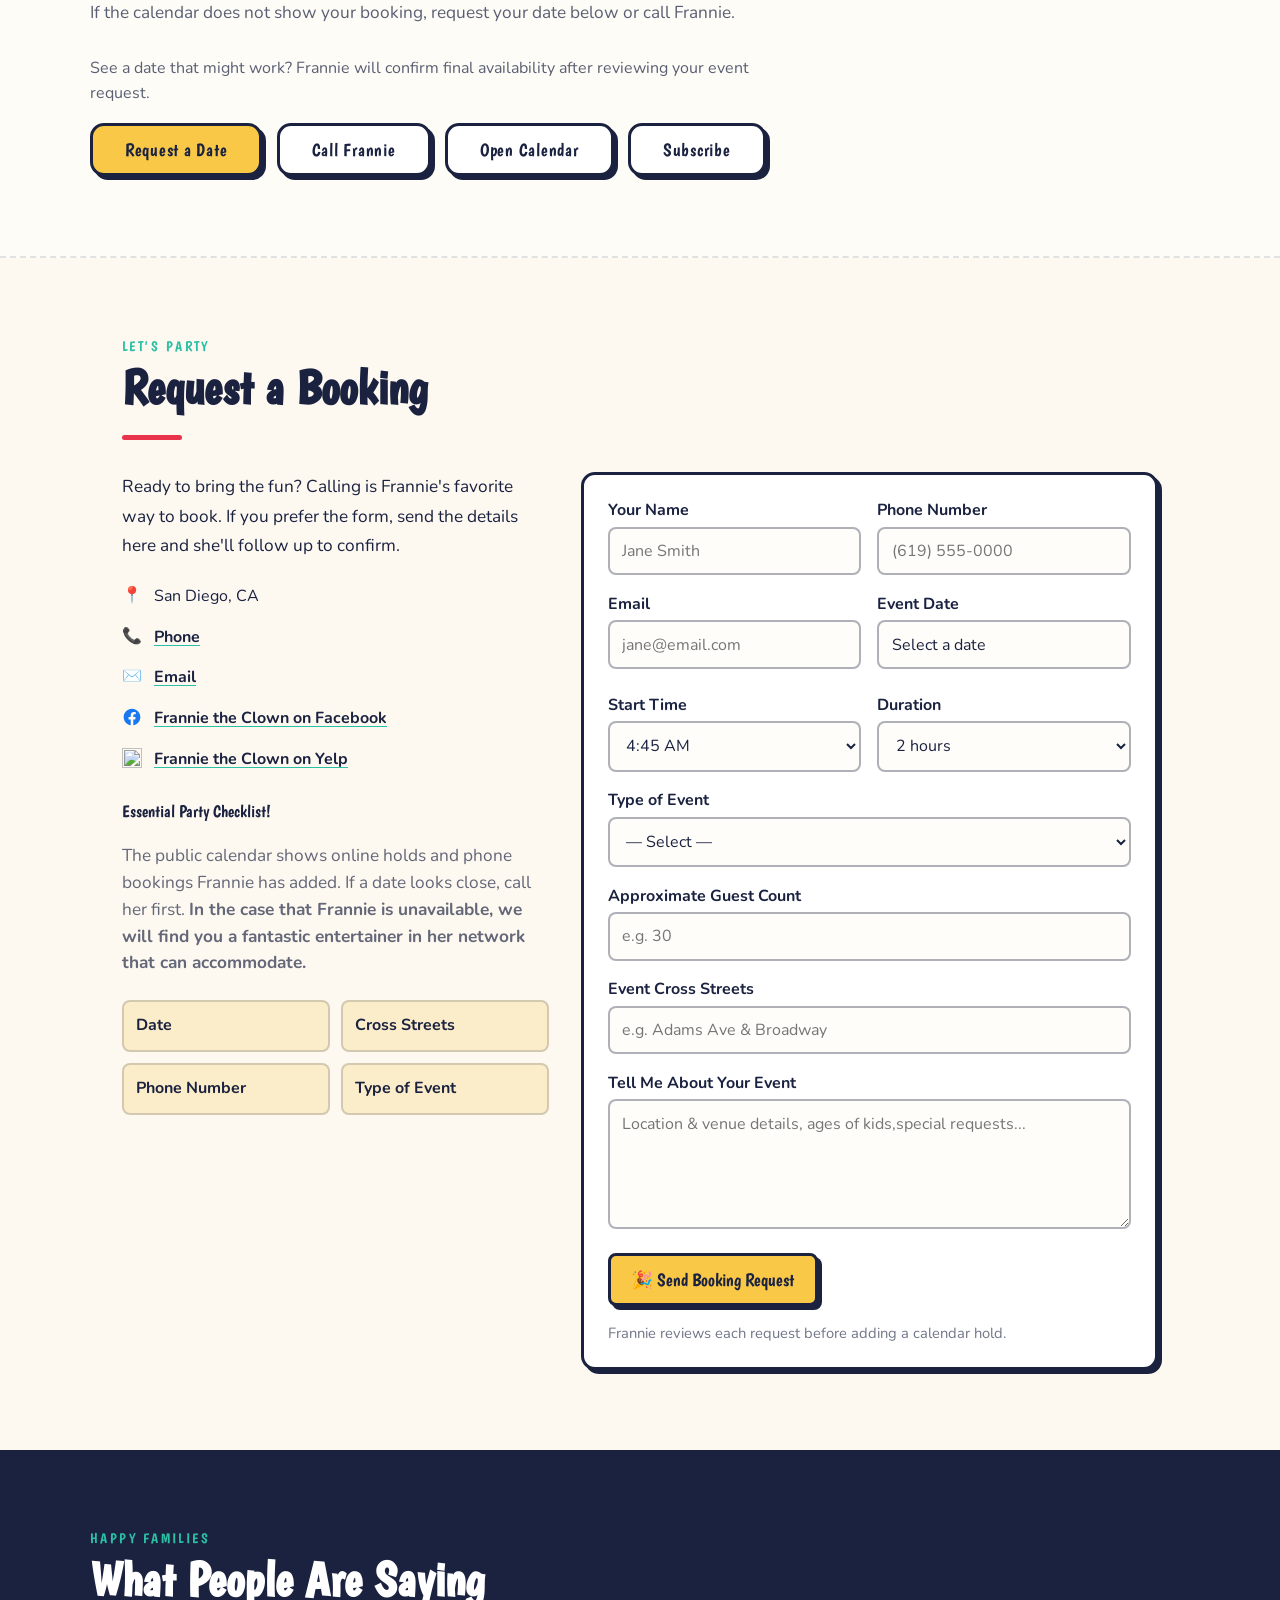
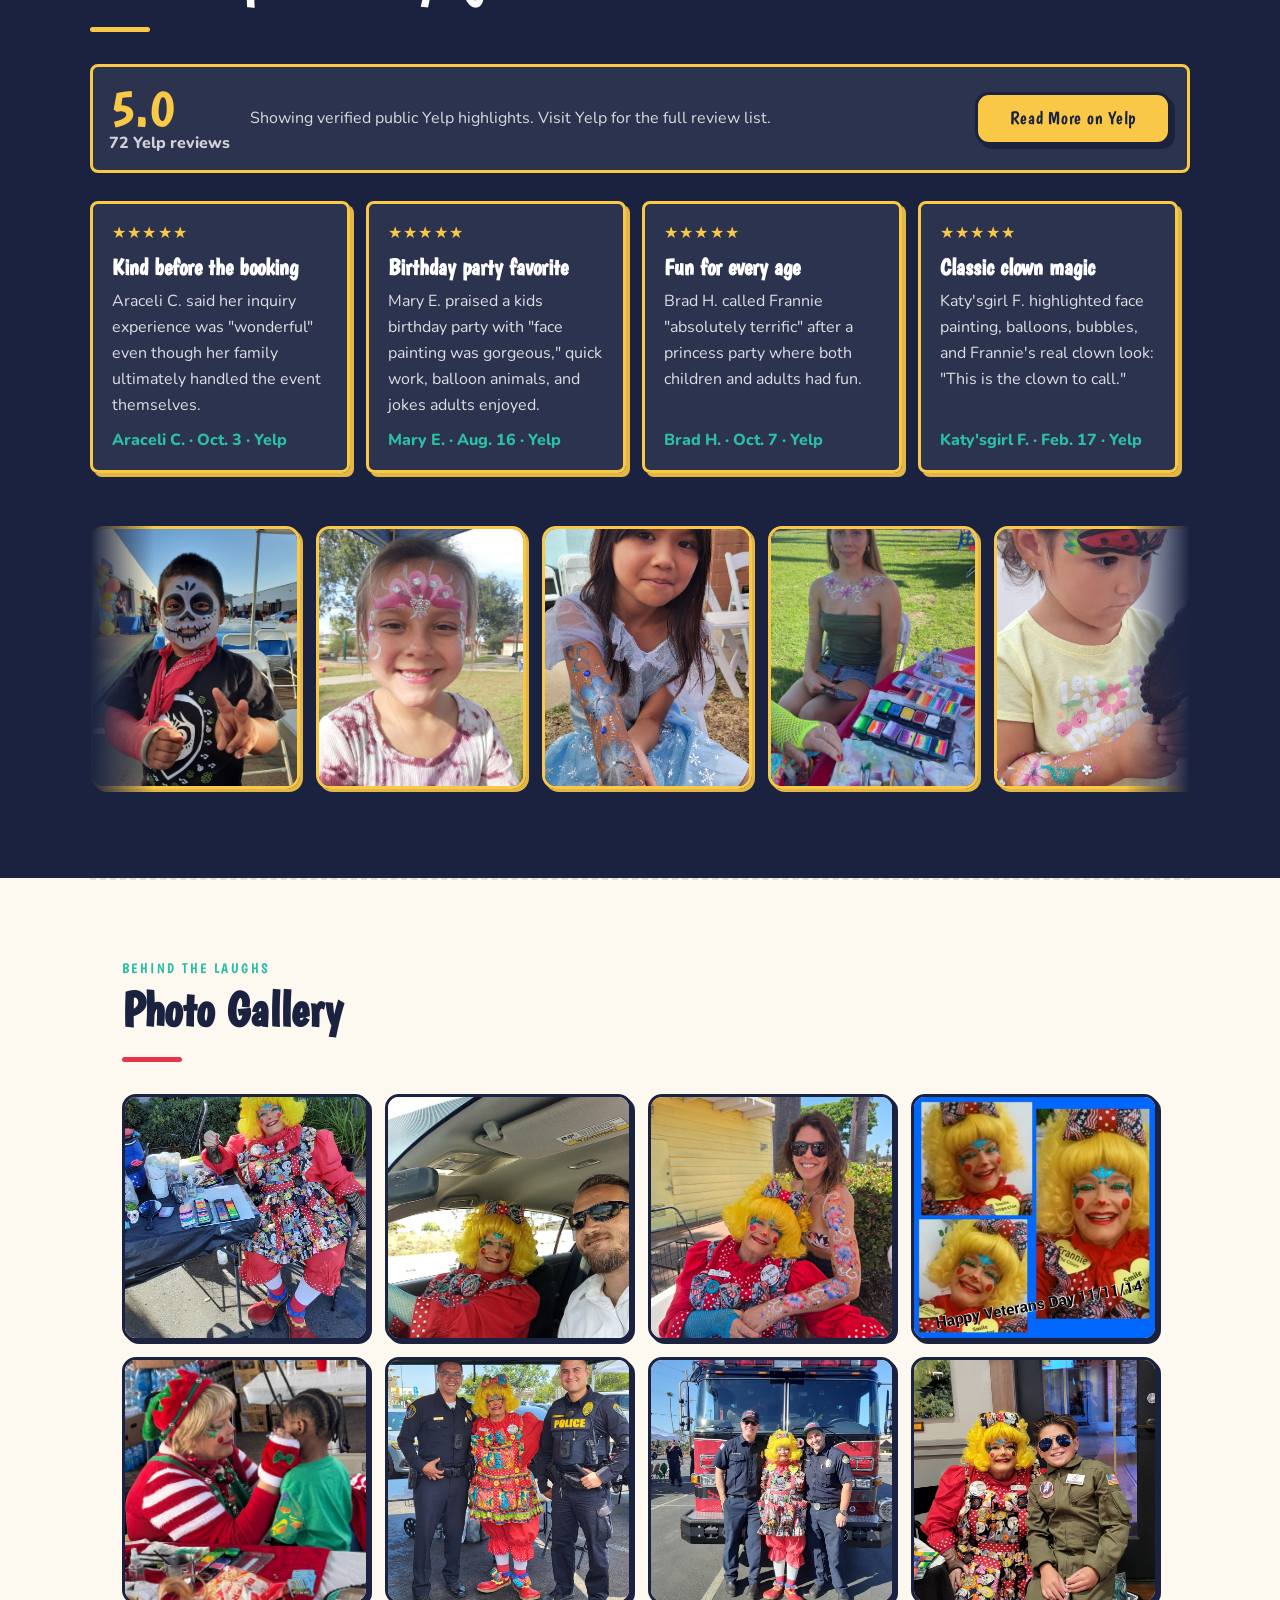
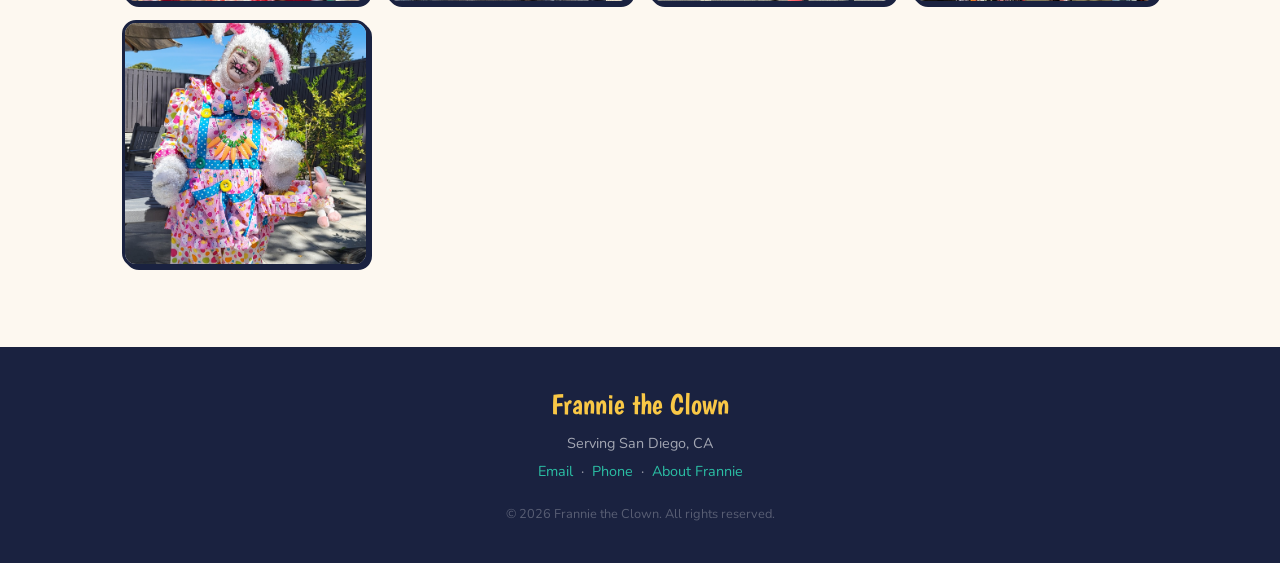
==== commit 57edbd1f: "feat: About page, prod deployment" ====
--- a/index.html
+++ b/index.html
@@ -28,18 +28,29 @@
 
         <link rel="stylesheet" href="index.css?v=20260603-3" />
     </head>
-    <body>
+    <body class="home-page">
         <!-- ── Nav ──────────────────────────────────────────── -->
         <nav>
             <a href="#hero" class="nav-logo">Frannie the Clown</a>
             <ul class="nav-links">
-                <li><a href="#services">Services</a></li>
-                <li><a href="#scheduling">Availability</a></li>
-                <li><a href="#booking">Book</a></li>
-                <li><a href="#testimonials">Reviews</a></li>
-                <li><a href="#gallery">Gallery</a></li>
+                <li><a href="about.html">About</a></li>
             </ul>
+            <a
+                class="nav-call"
+                href="#booking"
+                data-phone-link
+                data-phone-format="nav"
+                >Call to Book</a
+            >
         </nav>
+
+        <aside class="home-side-nav" aria-label="Home page sections">
+            <a href="#services">Services</a>
+            <a href="#scheduling">Availability</a>
+            <a href="#booking">Book</a>
+            <a href="#testimonials">Reviews</a>
+            <a href="#gallery">Gallery</a>
+        </aside>
 
         <!-- ── Hero ─────────────────────────────────────────── -->
         <div id="hero">
@@ -47,7 +58,7 @@
             <div class="hero-inner">
                 <div class="hero-text">
                     <p class="eyebrow">
-                        ✨ Professional Clown &amp; Entertainer
+                        Professional Clown &amp; Entertainer
                     </p>
                     <h1>
                         Hi, I'm <span>Frannie!</span><br /> Let's Have Fun!
@@ -57,8 +68,24 @@
                         more! Bringing smiles and wonderful memories all around
                         San Diego, CA and beyond.
                     </p>
-                    <a href="#booking" class="btn btn-primary">Book Frannie</a>
-                    <a href="#services" class="btn btn-outline">See Services</a>
+                    <div class="hero-actions">
+                        <a
+                            href="#booking"
+                            class="btn btn-primary"
+                            data-phone-link
+                            data-phone-format="hero"
+                            >Call Frannie to Book</a
+                        >
+                        <a href="#booking" class="btn btn-light"
+                            >Request Online</a
+                        >
+                        <a href="#services" class="btn btn-outline"
+                            >See Services</a
+                        >
+                    </div>
+                    <p class="hero-call-note">
+                        Phone is the fastest way to book.
+                    </p>
                 </div>
                 <div class="hero-photo">
                     <img
@@ -72,16 +99,16 @@
         <!-- ── Services ─────────────────────────────────────── -->
         <section id="services">
             <p class="section-label">What I Offer</p>
-            <h2>Services &amp; Packages</h2>
+            <h2>Services</h2>
             <div class="divider"></div>
             <div class="cards">
                 <div class="card">
                     <div class="card-icon">🎂</div>
                     <h3>Birthday Parties</h3>
                     <p>
-                        Full 60- or 90-minute birthday shows with games, balloon
+                        Full birthday shows with games, balloon
                         animals, face painting, and plenty of laughs for kids of
-                        all ages.
+                        all ages. 2 hours minimum, great for 10 or more kids.
                     </p>
                 </div>
 
@@ -95,11 +122,11 @@
                 </div>
 
                 <div class="card">
-                    <div class="card-icon">🏫</div>
-                    <h3>School &amp; Library Shows</h3>
+                    <div class="card-icon">✨</div>
+                    <h3>Holiday Shows</h3>
                     <p>
-                        Interactive educational performances tailored to your
-                        curriculum theme. Ages pre-K through elementary.
+                        Wonderful seasonal themes for Christmas, Easter, Halloween, and other special occasions.
+                        See the Easter Bunny, Mrs. Claus, the Elf, and more!
                     </p>
                 </div>
 
@@ -212,9 +239,9 @@
             <div class="booking-grid">
                 <div class="booking-info">
                     <p>
-                        Ready to bring the fun? Fill out the form and I'll get
-                        back to you within 24 hours to confirm details and send
-                        a quote.
+                        Ready to bring the fun? Calling is Frannie's favorite
+                        way to book. If you prefer the form, send the details
+                        here and she'll follow up to confirm.
                     </p>
 
                     <div class="contact-detail">
@@ -222,7 +249,12 @@
                     </div>
                     <div class="contact-detail">
                         <span class="icon">📞</span>
-                        <a href="#booking" data-phone-link>Phone</a>
+                        <a
+                            href="#booking"
+                            data-phone-link
+                            data-phone-format="booking"
+                            >Phone</a
+                        >
                     </div>
                     <div class="contact-detail">
                         <span class="icon">✉️</span>
@@ -265,9 +297,19 @@
                     </div>
 
                     <p class="party-checklist-title">Essential Party Checklist!</p>
+                    <p class="booking-calendar-note">
+                        The public calendar shows online holds and phone
+                        bookings Frannie has added.
+                        If a date looks close,
+                        call her first.
+
+                        <b>In the case that Frannie is unavailable, we will find you
+                            a fantastic entertainer in her network that can accommodate.
+                        </b>
+                    </p>
                     <div class="party-checklist" aria-label="Helpful booking details">
                         <span>Date</span>
-                        <span>Location</span>
+                        <span>Cross Streets</span>
                         <span>Phone Number</span>
                         <span>Type of Event</span>
                     </div>
@@ -430,10 +472,13 @@
                         <div>
                             <label for="duration">Duration</label>
                             <select id="duration" name="duration" required>
-                                <option value="60">1 hour</option>
-                                <option value="90" selected>1.5 hours</option>
-                                <option value="120">2 hours</option>
+                                <option value="120" selected>2 hours</option>
+                                <option value="150">2.5 hours</option>
                                 <option value="180">3 hours</option>
+                                <option value="210">3.5 hours</option>
+                                <option value="240">4 hours</option>
+                                <option value="270">4.5 hours</option>
+                                <option value="300">5 hours</option>
                             </select>
                         </div>
                     </div>
@@ -443,8 +488,8 @@
                         <select id="event-type" name="event_type">
                             <option value="">— Select —</option>
                             <option>Birthday Party</option>
-                            <option>Corporate Event</option>
-                            <option>School / Library Show</option>
+                            <option>Holiday Event</option>
+                            <option>Team Celebration</option>
                             <option>Festival / Fair</option>
                             <option>Other</option>
                         </select>
@@ -462,12 +507,12 @@
                     </div>
 
                     <div>
-                        <label for="location">Event Location</label>
+                        <label for="location">Event Cross Streets</label>
                         <input
                             type="text"
                             id="location"
                             name="location"
-                            placeholder="Venue name or neighborhood"
+                            placeholder="e.g. Adams Ave & Broadway"
                             required
                         />
                     </div>
@@ -477,7 +522,7 @@
                         <textarea
                             id="message"
                             name="message"
-                            placeholder="Ages of kids, venue, special requests..."
+                            placeholder="Location & venue details, ages of kids,special requests..."
                         ></textarea>
                     </div>
 
@@ -499,36 +544,81 @@
                 <h2>What People Are Saying</h2>
                 <div class="divider"></div>
 
-                <div class="testimonial-grid">
-                    <div class="testimonial">
+                <div class="review-summary">
+                    <div>
+                        <p class="review-score">5.0</p>
+                        <p class="review-source">72 Yelp reviews</p>
+                    </div>
+                    <p>
+                        Showing verified public Yelp highlights. Visit Yelp for the full review list.
+                    </p>
+                    <a
+                        class="btn btn-primary review-link"
+                        href="#booking"
+                        data-yelp-link
+                        target="_blank"
+                        rel="noopener noreferrer"
+                        >Read More on Yelp</a
+                    >
+                </div>
+
+                <div
+                    class="review-strip"
+                    aria-label="Yelp review highlights rated 4 stars and above"
+                >
+                    <article class="review-card">
                         <div class="stars">★★★★★</div>
-                        <blockquote>
-                            "Frannie made my daughter's 7th birthday absolutely
-                            magical. Every kid was glued to the show the entire
-                            time!"
-                        </blockquote>
-                        <cite>— Sarah M., San Diego CA</cite>
-                    </div>
-
-                    <div class="testimonial">
+                        <h3>Kind before the booking</h3>
+                        <p>
+                            Araceli C. said her inquiry experience was
+                            "wonderful" even though her family ultimately
+                            handled the event themselves.
+                        </p>
+                        <cite>Araceli C. &middot; Oct. 3 &middot; Yelp</cite>
+                    </article>
+
+                    <article class="review-card">
                         <div class="stars">★★★★★</div>
-                        <blockquote>
-                            "We hired Frannie for our company picnic and she was
-                            a huge hit with kids and adults alike. Professional
-                            and so talented."
-                        </blockquote>
-                        <cite>— Tom R., Event Coordinator</cite>
-                    </div>
-
-                    <div class="testimonial">
+                        <h3>Birthday party favorite</h3>
+                        <p>
+                            Mary E. praised a kids birthday party with
+                            "face painting was gorgeous," quick work, balloon
+                            animals, and jokes adults enjoyed.
+                        </p>
+                        <cite>Mary E. &middot; Aug. 16 &middot; Yelp</cite>
+                    </article>
+
+                    <article class="review-card">
                         <div class="stars">★★★★★</div>
-                        <blockquote>
-                            "The balloon animals alone were worth it. Our
-                            library reading event had record attendance and the
-                            kids are already asking when Frannie comes back."
-                        </blockquote>
-                        <cite>— Linda K., Librarian</cite>
-                    </div>
+                        <h3>Fun for every age</h3>
+                        <p>
+                            Brad H. called Frannie "absolutely terrific" after
+                            a princess party where both children and adults had
+                            fun.
+                        </p>
+                        <cite>Brad H. &middot; Oct. 7 &middot; Yelp</cite>
+                    </article>
+
+                    <article class="review-card">
+                        <div class="stars">★★★★★</div>
+                        <h3>Classic clown magic</h3>
+                        <p>
+                            Katy'sgirl F. highlighted face painting, balloons,
+                            bubbles, and Frannie's real clown look: "This is
+                            the clown to call."
+                        </p>
+                        <cite>Katy'sgirl F. &middot; Feb. 17 &middot; Yelp</cite>
+                    </article>
+
+                    <article class="review-card">
+                        <div class="stars">★★★★★</div>
+                        <h3>Business and family events</h3>
+                        <p>
+                            Carlos D. called Frannie "Phenomenal" and described
+                            her as a hit with kids and adults at an event.
+                        </p>
+                        <cite>Carlos D. &middot; Aug. 6 &middot; Yelp</cite>
+                    </article>
                 </div>
 
                 <div class="customer-carousel" aria-label="Happy customer photos">
@@ -668,10 +758,11 @@
             <div class="divider"></div>
 
             <div class="gallery-grid">
+
                 <img
                     class="gallery-item"
-                    src="assets/frannie-veteran.jpg"
-                    alt="Frannie Veteran's Day"
+                    src="assets/frannie-paint.jpeg"
+                    alt="Frannie the Clown with her paint"
                 />
 
                 <img
@@ -688,8 +779,8 @@
 
                 <img
                     class="gallery-item"
-                    src="assets/frannie-paint.jpeg"
-                    alt="Frannie the Clown with her paint"
+                    src="assets/frannie-veteran.jpg"
+                    alt="Frannie Veteran's Day"
                 />
 
                 <img
@@ -770,6 +861,8 @@
                 <a href="#booking" data-email-link>Email</a>
                 &nbsp;·&nbsp;
                 <a href="#booking" data-phone-link>Phone</a>
+                &nbsp;·&nbsp;
+                <a href="about.html">About Frannie</a>
             </p>
             <p style="margin-top: 1.5rem; font-size: 0.8rem; opacity: 0.45">
                 © 2026 Frannie the Clown. All rights reserved.
@@ -827,25 +920,30 @@
                 if (config.CONTACT_PHONE_TEL) {
                     document.querySelectorAll("[data-phone-link]").forEach(
                         (link) => {
+                            const phoneDisplay =
+                                config.CONTACT_PHONE_DISPLAY ||
+                                config.CONTACT_PHONE_TEL;
+
                             link.href = `tel:${config.CONTACT_PHONE_TEL}`;
 
-                            if (link.dataset.phoneFormat === "button") {
-                                link.textContent = `Call Frannie: ${
-                                    config.CONTACT_PHONE_DISPLAY ||
-                                    config.CONTACT_PHONE_TEL
-                                }`;
-                                link.setAttribute(
-                                    "aria-label",
-                                    `Call Frannie at ${
-                                        config.CONTACT_PHONE_DISPLAY ||
-                                        config.CONTACT_PHONE_TEL
-                                    }`,
-                                );
+                            if (link.dataset.phoneFormat === "hero") {
+                                link.textContent = `Call Frannie to Book: ${phoneDisplay}`;
+                            } else if (link.dataset.phoneFormat === "nav") {
+                                link.textContent = `Call ${phoneDisplay}`;
+                            } else if (
+                                link.dataset.phoneFormat === "booking"
+                            ) {
+                                link.textContent = `Call or text ${phoneDisplay}`;
+                            } else if (link.dataset.phoneFormat === "button") {
+                                link.textContent = `Call Frannie: ${phoneDisplay}`;
                             } else {
-                                link.textContent =
-                                    config.CONTACT_PHONE_DISPLAY ||
-                                    config.CONTACT_PHONE_TEL;
+                                link.textContent = phoneDisplay;
                             }
+
+                            link.setAttribute(
+                                "aria-label",
+                                `Call Frannie at ${phoneDisplay}`,
+                            );
                         },
                     );
                 }
@@ -1014,12 +1112,23 @@
                         return false;
                     }
 
-                    if (!loadedMonths.has(selectedMonth)) {
+                    if (
+                        !loadedMonths.has(selectedMonth) &&
+                        !failedMonths.has(selectedMonth)
+                    ) {
                         setMessage(
                             "Availability is still loading. Please try again in a moment or call Frannie.",
                             true,
                         );
                         return false;
+                    }
+
+                    if (failedMonths.has(selectedMonth)) {
+                        setMessage(
+                            "Frannie will confirm availability after reviewing your event request.",
+                            false,
+                        );
+                        return true;
                     }
 
                     setMessage("", false);
@@ -1150,8 +1259,7 @@
                         button.type = "button";
                         button.className = "date-picker-day";
                         button.textContent = String(day);
-                        button.disabled =
-                            isPast || isBooked || isUnavailable;
+                        button.disabled = isPast || isBooked;
                         button.dataset.date = value;
 
                         if (dateInput.value === value) {
@@ -1167,7 +1275,7 @@
                                 `${formatSelectedLabel(value)} is already booked`,
                             );
                         } else if (isUnavailable) {
-                            button.classList.add("is-unavailable");
+                            button.classList.add("is-pending-availability");
                             button.title = "Availability is not loaded yet.";
                         } else {
                             button.setAttribute(
--- a/index.css
+++ b/index.css
@@ -63,6 +63,11 @@
     border-bottom: 3px solid var(--yellow);
 }
 
+nav .nav-logo + .nav-links {
+    margin-left: 1.5rem;
+    margin-right: auto;
+}
+
 .nav-logo {
     font-family: var(--font-h);
     font-size: 1.6rem;
@@ -87,6 +92,58 @@
 
 .nav-links a:hover {
     color: var(--yellow);
+}
+
+.nav-call {
+    border: 2px solid var(--yellow);
+    border-radius: 8px;
+    background: var(--yellow);
+    color: var(--navy);
+    font-family: var(--font-h);
+    font-size: 1rem;
+    padding: 0.45rem 0.8rem;
+    text-decoration: none;
+    white-space: nowrap;
+    box-shadow: 2px 2px 0 var(--white);
+}
+
+.nav-call:hover {
+    transform: translate(-1px, -1px);
+    box-shadow: 3px 3px 0 var(--white);
+}
+
+.home-side-nav {
+    position: fixed;
+    top: 50%;
+    right: 0.75rem;
+    z-index: 90;
+    display: grid;
+    gap: 0.55rem;
+    transform: translateY(-50%);
+}
+
+.home-side-nav a {
+    display: block;
+    min-width: 124px;
+    border: 2px solid var(--navy);
+    border-radius: 8px;
+    background: var(--white);
+    color: var(--navy);
+    font-family: var(--font-h);
+    font-size: 1rem;
+    line-height: 1;
+    text-align: center;
+    text-decoration: none;
+    padding: 0.65rem 0.75rem;
+    box-shadow: 3px 3px 0 var(--navy);
+}
+
+.home-side-nav a:hover,
+.home-side-nav a:focus-visible {
+    background: var(--yellow);
+    transform: translate(-2px, -2px);
+    box-shadow: 5px 5px 0 var(--navy);
+    outline: none;
 }
 
 /* ── Sections shared ────────────────────────────────── */
@@ -180,8 +237,15 @@
     font-size: 1.15rem;
     color: rgba(255, 255, 255, 0.78);
     line-height: 1.7;
-    margin-bottom: 2rem;
+    margin-bottom: 1.35rem;
     max-width: 440px;
+}
+
+.hero-actions {
+    display: flex;
+    flex-wrap: wrap;
+    gap: 0.8rem;
+    align-items: center;
 }
 
 .btn {
@@ -219,12 +283,18 @@
     background: transparent;
     color: var(--white);
     border-color: var(--white);
-    margin-left: 1rem;
 }
 
 .btn-light {
     background: var(--white);
     color: var(--navy);
+}
+
+.hero-call-note {
+    margin-top: 1rem;
+    margin-bottom: 0;
+    color: rgba(255, 255, 255, 0.86);
+    font-weight: 800;
 }
 
 /* ── Hero Photo ─────────────────────────────────────── */
@@ -444,6 +514,12 @@
     line-height: 1.1;
 }
 
+.booking-calendar-note {
+    margin-top: 0.4rem;
+    color: rgba(26, 34, 64, 0.68);
+    line-height: 1.55;
+}
+
 .party-checklist {
     display: grid;
     grid-template-columns: repeat(2, minmax(0, 1fr));
@@ -609,13 +685,21 @@
     box-shadow: 2px 2px 0 var(--navy);
 }
 
-.date-picker-day.is-booked,
-.date-picker-day.is-unavailable,
-.date-picker-day:disabled {
+.date-picker-day.is-booked {
     background: #e7e2d8;
     color: rgba(26, 34, 64, 0.38);
     cursor: not-allowed;
     text-decoration: line-through;
+}
+
+.date-picker-day.is-pending-availability {
+    border-style: dashed;
+}
+
+.date-picker-day:disabled {
+    background: #f2eee6;
+    color: rgba(26, 34, 64, 0.42);
+    cursor: not-allowed;
 }
 
 .date-picker-day.is-outside {
@@ -685,37 +769,85 @@
     background: var(--yellow);
 }
 
-.testimonial-grid {
-    display: grid;
-    grid-template-columns: repeat(3, minmax(0, 1fr));
+.review-summary {
+    display: grid;
+    grid-template-columns: auto minmax(0, 1fr) auto;
     gap: 1.25rem;
-}
-
-.testimonial {
+    align-items: center;
+    margin-bottom: 1.5rem;
+    padding: 1rem;
     border: 3px solid var(--yellow);
-    border-radius: var(--radius);
+    border-radius: 8px;
     background: rgba(255, 255, 255, 0.08);
-    padding: 1.35rem;
+}
+
+.review-score {
+    font-family: var(--font-h);
+    font-size: 3.4rem;
+    line-height: 0.9;
+    color: var(--yellow);
+}
+
+.review-source {
+    color: rgba(255, 255, 255, 0.78);
+    font-weight: 800;
+}
+
+.review-summary > p {
+    color: rgba(255, 255, 255, 0.82);
+    line-height: 1.55;
+}
+
+.review-link {
+    justify-self: end;
+}
+
+.review-strip {
+    display: grid;
+    grid-auto-columns: minmax(260px, 360px);
+    grid-auto-flow: column;
+    gap: 1rem;
+    overflow-x: auto;
+    overscroll-behavior-inline: contain;
+    padding: 0.25rem 0.15rem 1rem;
+    scroll-snap-type: inline mandatory;
+    scrollbar-color: var(--yellow) rgba(255, 255, 255, 0.16);
+}
+
+.review-card {
+    min-height: 245px;
+    display: grid;
+    grid-template-rows: auto auto 1fr auto;
+    gap: 0.65rem;
+    scroll-snap-align: start;
+    border: 3px solid var(--yellow);
+    border-radius: 8px;
+    background: rgba(255, 255, 255, 0.08);
+    padding: 1.15rem;
     box-shadow: 4px 4px 0 rgba(249, 200, 70, 0.9);
 }
 
 .stars {
     color: var(--yellow);
     letter-spacing: 0.08em;
-    margin-bottom: 0.9rem;
-}
-
-.testimonial blockquote {
+}
+
+.review-card h3 {
+    font-family: var(--font-h);
+    font-size: 1.45rem;
+    line-height: 1.05;
+}
+
+.review-card p {
     color: rgba(255, 255, 255, 0.84);
-    line-height: 1.65;
-}
-
-.testimonial cite {
+    line-height: 1.62;
+}
+
+.review-card cite {
     display: block;
-    margin-top: 1rem;
     color: var(--teal);
     font-style: normal;
-    font-weight: 700;
+    font-weight: 800;
 }
 
 .customer-carousel {
@@ -953,8 +1085,201 @@
     text-decoration: underline;
 }
 
+/* ── About page ─────────────────────────────────────── */
+.about-page {
+    background: var(--cream);
+}
+
+.about-hero {
+    max-width: none;
+    display: grid;
+    grid-template-columns: minmax(0, 0.92fr) minmax(360px, 1.08fr);
+    align-items: center;
+    gap: clamp(1.5rem, 4vw, 4rem);
+    min-height: calc(100vh - 74px);
+    padding: clamp(2rem, 5vw, 5rem);
+    background: var(--navy);
+    color: var(--white);
+}
+
+.about-hero-copy {
+    display: flex;
+    flex-direction: column;
+    justify-content: center;
+}
+
+.about-hero h1 {
+    max-width: 720px;
+    font-family: var(--font-h);
+    font-size: clamp(3rem, 7vw, 5.8rem);
+    line-height: 0.95;
+    color: var(--yellow);
+    margin-bottom: 1.25rem;
+}
+
+.about-hero p:not(.section-label) {
+    max-width: 620px;
+    color: rgba(255, 255, 255, 0.84);
+    font-size: 1.15rem;
+    line-height: 1.7;
+}
+
+.about-actions {
+    display: flex;
+    flex-wrap: wrap;
+    gap: 0.8rem;
+    margin-top: 1.6rem;
+}
+
+.about-outline {
+    color: var(--white);
+    border-color: var(--white);
+}
+
+.about-hero-media {
+    display: grid;
+    gap: 0.85rem;
+    align-content: center;
+}
+
+.about-hero-video {
+    display: block;
+    width: 100%;
+    aspect-ratio: 16 / 9;
+    border: 4px solid var(--yellow);
+    border-radius: 8px;
+    background: #0b1025;
+    box-shadow: 8px 8px 0 var(--yellow);
+    object-fit: cover;
+}
+
+.about-video-caption {
+    color: rgba(255, 255, 255, 0.78);
+    font-weight: 800;
+    text-align: center;
+}
+
+.about-story {
+    display: grid;
+    grid-template-columns: minmax(0, 1.25fr) minmax(260px, 0.75fr);
+    gap: 2rem;
+    align-items: start;
+}
+
+.about-story p {
+    color: rgba(26, 34, 64, 0.78);
+    font-size: 1.05rem;
+    line-height: 1.75;
+    margin-bottom: 1rem;
+}
+
+.about-highlight {
+    border: 3px solid var(--navy);
+    border-radius: 8px;
+    background: var(--white);
+    box-shadow: var(--shadow);
+    padding: 1.25rem;
+}
+
+.about-highlight h3 {
+    font-family: var(--font-h);
+    font-size: 1.8rem;
+    margin-bottom: 0.8rem;
+}
+
+.about-highlight ul {
+    display: grid;
+    gap: 0.7rem;
+    padding-left: 1.2rem;
+    color: rgba(26, 34, 64, 0.78);
+    line-height: 1.5;
+}
+
+.about-band {
+    max-width: none;
+    background: var(--yellow);
+    color: var(--navy);
+    text-align: center;
+}
+
+.about-band p {
+    max-width: 760px;
+    margin: 0 auto;
+    color: rgba(26, 34, 64, 0.82);
+    font-size: 1.12rem;
+    line-height: 1.7;
+}
+
+.about-gallery {
+    border-top: 2px dashed rgba(26, 34, 64, 0.12);
+}
+
+.about-photo-grid {
+    display: grid;
+    grid-template-columns: repeat(3, minmax(0, 1fr));
+    gap: 1rem;
+}
+
+.about-photo-grid img {
+    width: 100%;
+    aspect-ratio: 4 / 5;
+    object-fit: cover;
+    border: 3px solid var(--navy);
+    border-radius: 8px;
+    box-shadow: 3px 3px 0 var(--navy);
+}
+
+.about-next {
+    max-width: none;
+    background: var(--teal);
+}
+
+.about-link-grid {
+    display: grid;
+    grid-template-columns: repeat(3, minmax(0, 1fr));
+    gap: 1rem;
+    max-width: 1100px;
+}
+
+.about-link-grid a {
+    display: block;
+    min-height: 88px;
+    border: 3px solid var(--navy);
+    border-radius: 8px;
+    background: var(--white);
+    color: var(--navy);
+    font-family: var(--font-h);
+    font-size: 1.45rem;
+    line-height: 1.05;
+    text-decoration: none;
+    padding: 1rem;
+    box-shadow: 3px 3px 0 var(--navy);
+}
+
+.about-link-grid a:hover,
+.about-link-grid a:focus-visible {
+    transform: translate(-2px, -2px);
+    box-shadow: 5px 5px 0 var(--navy);
+    outline: none;
+}
+
 /* ── Responsive ─────────────────────────────────────── */
 @media (max-width: 920px) {
+    nav {
+        flex-wrap: wrap;
+        gap: 0.65rem 1rem;
+    }
+
+    .nav-links {
+        order: 3;
+        width: 100%;
+        justify-content: center;
+    }
+
+    .nav-call {
+        margin-left: auto;
+    }
+
     .hero-inner {
         grid-template-columns: 1fr;
     }
@@ -963,13 +1288,47 @@
         max-width: 620px;
     }
 
-    .cards,
-    .testimonial-grid {
+    .cards {
         grid-template-columns: repeat(2, minmax(0, 1fr));
+    }
+
+    .review-summary {
+        grid-template-columns: 1fr;
+    }
+
+    .review-link {
+        justify-self: start;
     }
 
     .booking-grid {
         grid-template-columns: 1fr;
+    }
+
+    .home-side-nav {
+        right: 0.5rem;
+    }
+
+    .home-side-nav a {
+        min-width: 108px;
+        font-size: 0.95rem;
+        padding: 0.6rem 0.55rem;
+    }
+
+    .about-hero {
+        grid-template-columns: 1fr;
+        min-height: auto;
+    }
+
+    .about-hero-media {
+        order: -1;
+    }
+
+    .about-story {
+        grid-template-columns: 1fr;
+    }
+
+    .about-link-grid {
+        grid-template-columns: repeat(2, minmax(0, 1fr));
     }
 }
 
@@ -982,7 +1341,9 @@
     }
 
     .nav-links {
+        order: initial;
         width: 100%;
+        justify-content: flex-start;
         gap: 0.5rem;
         overflow-x: auto;
         padding-bottom: 0.25rem;
@@ -999,9 +1360,49 @@
         padding: 0.35rem 0.55rem;
     }
 
+    .nav-call {
+        margin-left: 0;
+        width: 100%;
+        text-align: center;
+    }
+
+    .home-side-nav {
+        top: auto;
+        right: 0;
+        bottom: 0;
+        left: 0;
+        grid-template-columns: repeat(5, minmax(0, 1fr));
+        gap: 0;
+        transform: none;
+        border-top: 3px solid var(--navy);
+        background: var(--white);
+    }
+
+    .home-side-nav a {
+        min-width: 0;
+        border-width: 0 1px 0 0;
+        border-radius: 0;
+        box-shadow: none;
+        font-family: var(--font-b);
+        font-size: 0.76rem;
+        font-weight: 800;
+        line-height: 1.1;
+        padding: 0.7rem 0.25rem;
+    }
+
+    .home-side-nav a:hover,
+    .home-side-nav a:focus-visible {
+        transform: none;
+        box-shadow: none;
+    }
+
     section,
     #scheduling,
-    #testimonials {
+    #testimonials,
+    .about-story,
+    .about-gallery,
+    .about-next,
+    .about-band {
         padding: 3.5rem 1rem;
     }
 
@@ -1024,6 +1425,10 @@
 
     .hero-text p {
         margin: 0 auto 2rem;
+    }
+
+    .hero-actions {
+        justify-content: center;
     }
 
     .btn {
@@ -1033,17 +1438,21 @@
     }
 
     .btn-outline {
-        margin-top: 0.9rem;
-        margin-left: 0;
+        margin-top: 0;
     }
 
     .hero-photo {
         max-width: 260px;
     }
 
-    .cards,
-    .testimonial-grid {
+    .cards {
         grid-template-columns: 1fr;
+    }
+
+    .review-strip {
+        grid-auto-columns: minmax(250px, 86vw);
+        margin-right: -1rem;
+        padding-right: 1rem;
     }
 
     .customer-carousel {
@@ -1104,6 +1513,27 @@
     .calendar-wrap iframe {
         min-height: 430px;
     }
+
+    .home-page footer {
+        padding-bottom: 5rem;
+    }
+
+    .about-hero {
+        padding: 1rem 1rem 3rem;
+    }
+
+    .about-hero h1 {
+        font-size: 3.2rem;
+    }
+
+    .about-actions {
+        justify-content: center;
+    }
+
+    .about-photo-grid,
+    .about-link-grid {
+        grid-template-columns: 1fr;
+    }
 }
 
 @media (max-width: 430px) {
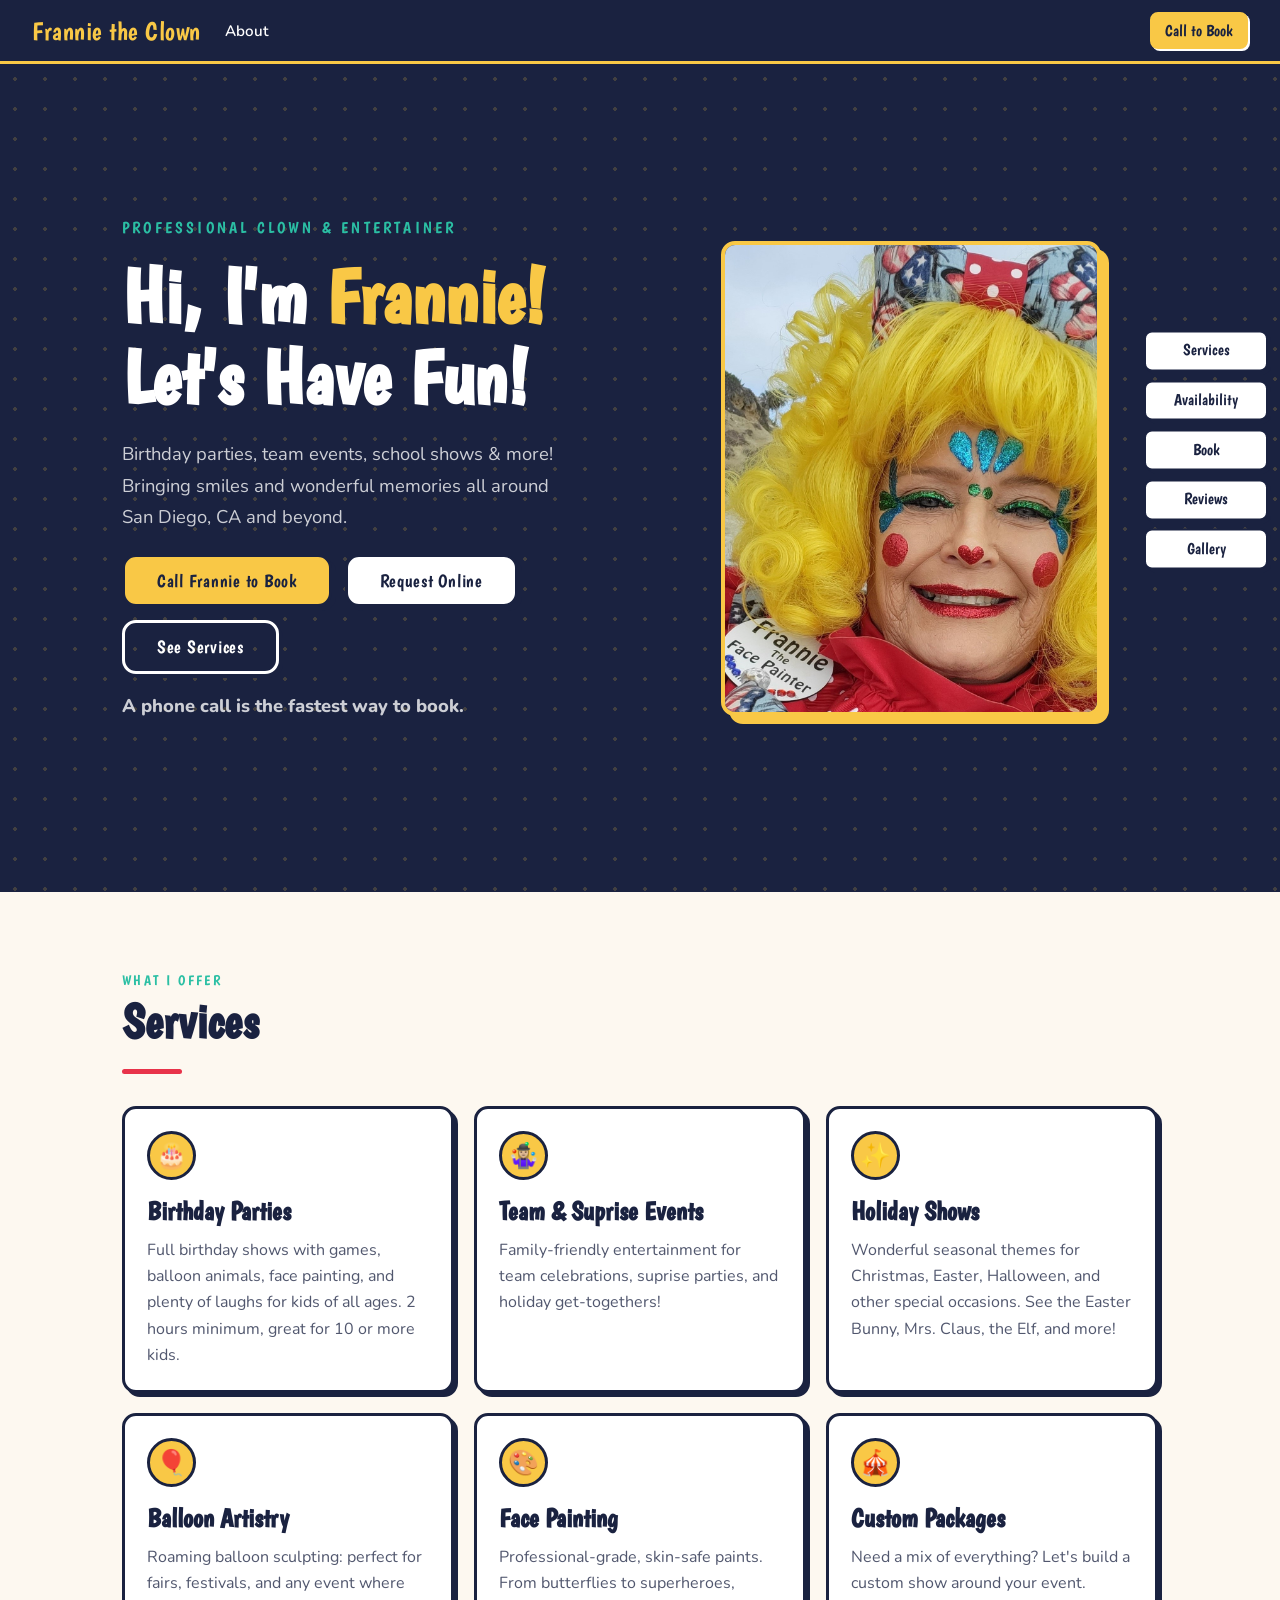
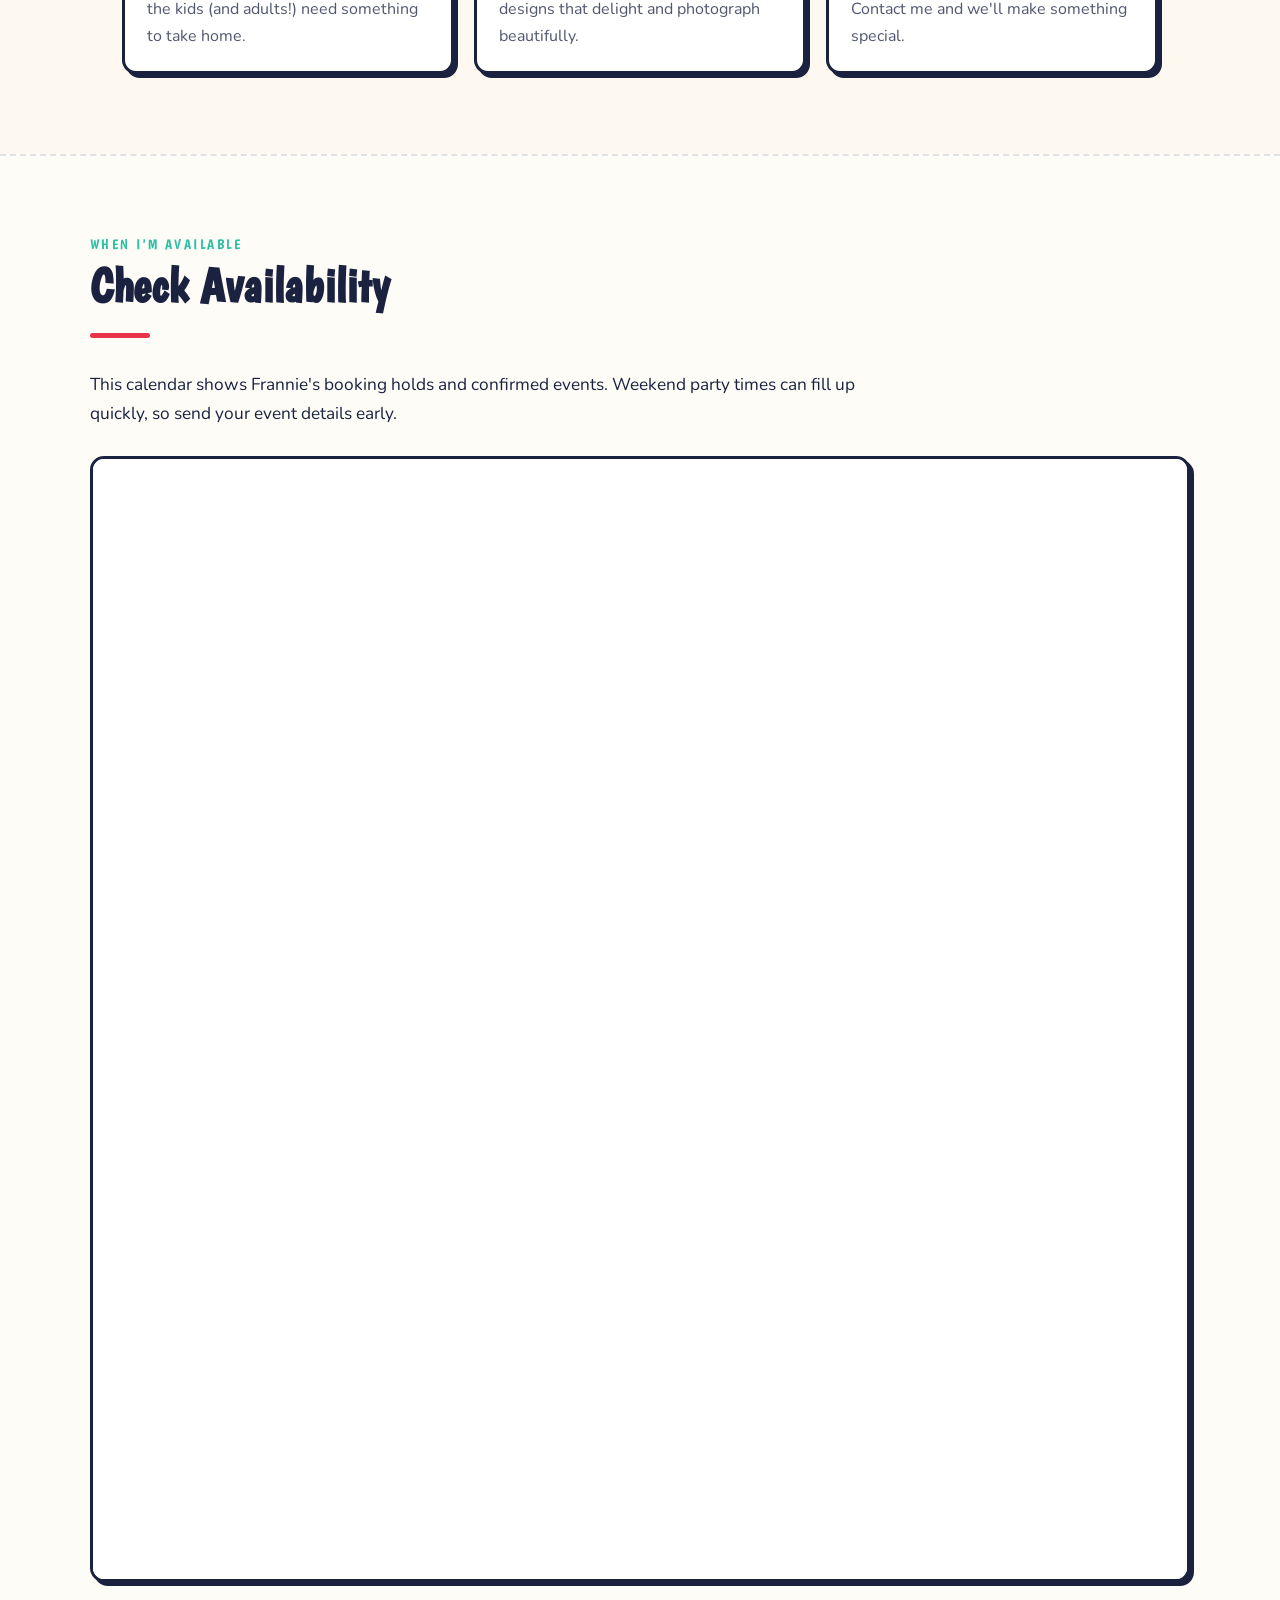
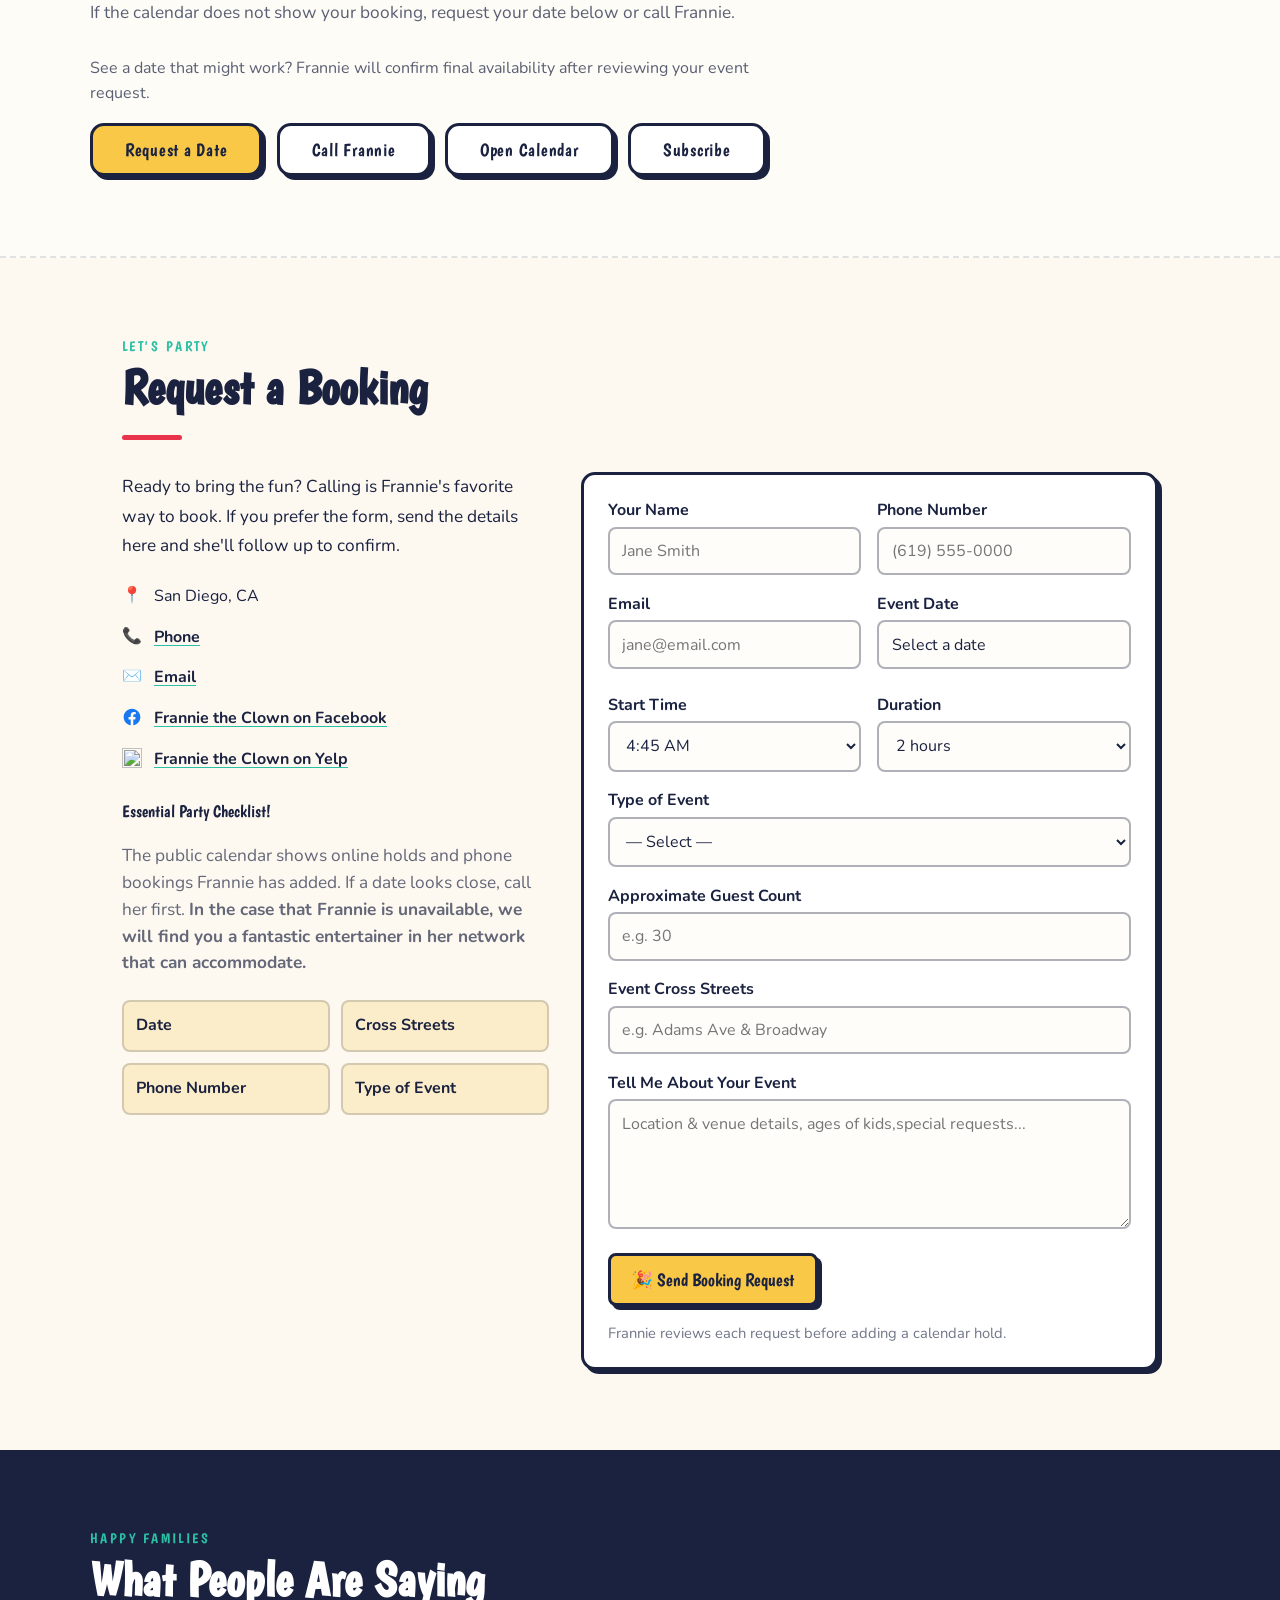
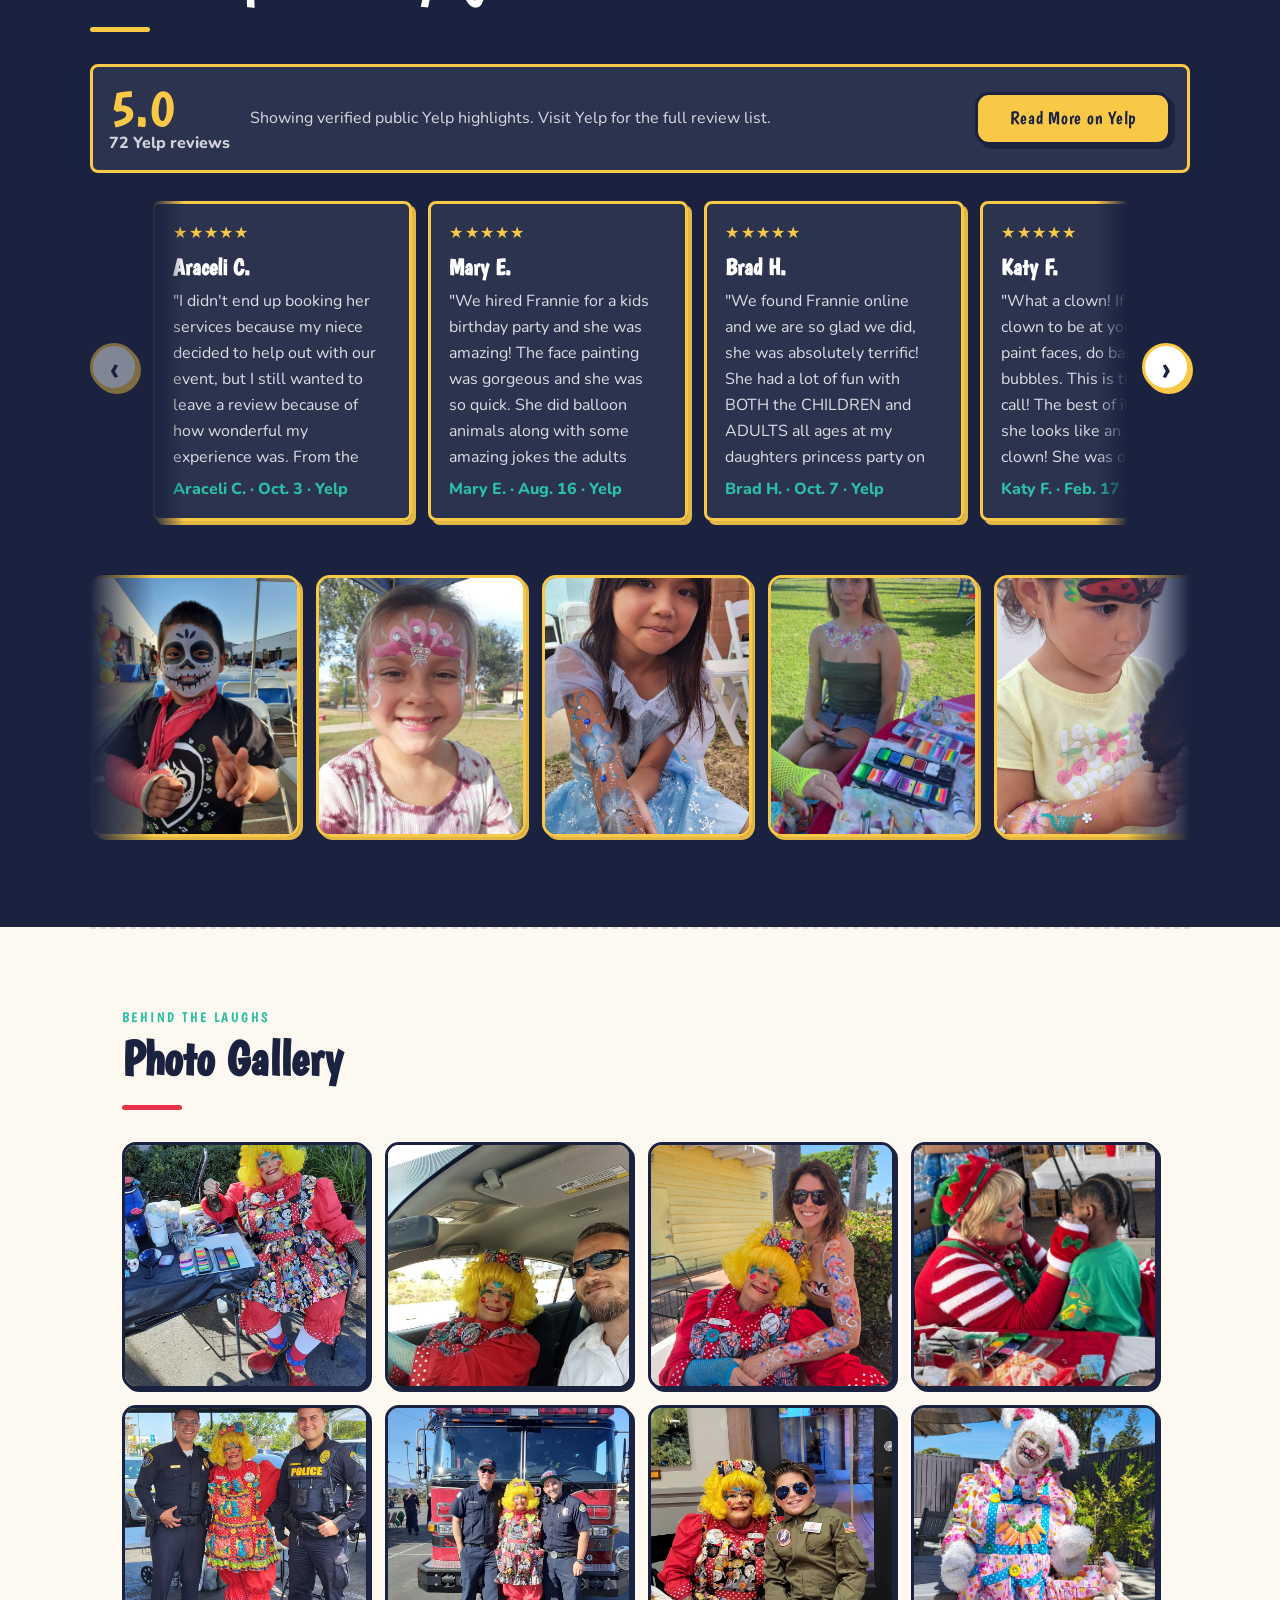
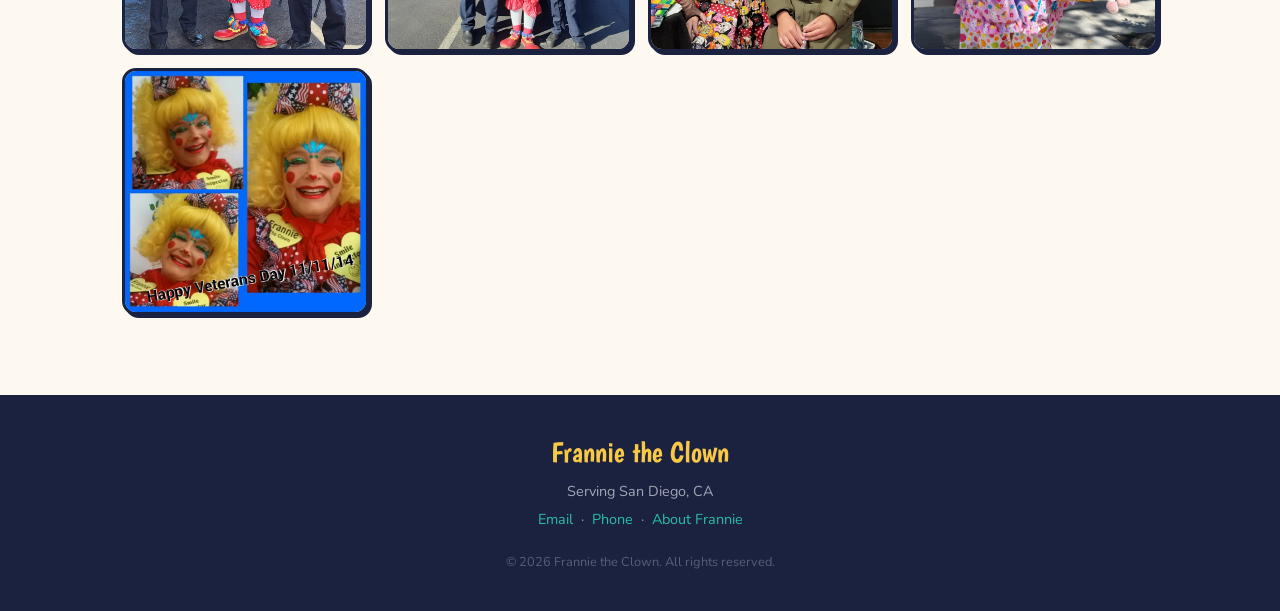
==== commit 2050c942: "fix: Use raw Yelp review excerpts" ====
--- a/index.html
+++ b/index.html
@@ -84,7 +84,7 @@
                         >
                     </div>
                     <p class="hero-call-note">
-                        Phone is the fastest way to book.
+                        A phone call is the fastest way to book.
                     </p>
                 </div>
                 <div class="hero-photo">
@@ -562,63 +562,73 @@
                     >
                 </div>
 
-                <div
-                    class="review-strip"
-                    aria-label="Yelp review highlights rated 4 stars and above"
-                >
-                    <article class="review-card">
-                        <div class="stars">★★★★★</div>
-                        <h3>Kind before the booking</h3>
-                        <p>
-                            Araceli C. said her inquiry experience was
-                            "wonderful" even though her family ultimately
-                            handled the event themselves.
-                        </p>
-                        <cite>Araceli C. &middot; Oct. 3 &middot; Yelp</cite>
-                    </article>
-
-                    <article class="review-card">
-                        <div class="stars">★★★★★</div>
-                        <h3>Birthday party favorite</h3>
-                        <p>
-                            Mary E. praised a kids birthday party with
-                            "face painting was gorgeous," quick work, balloon
-                            animals, and jokes adults enjoyed.
-                        </p>
-                        <cite>Mary E. &middot; Aug. 16 &middot; Yelp</cite>
-                    </article>
-
-                    <article class="review-card">
-                        <div class="stars">★★★★★</div>
-                        <h3>Fun for every age</h3>
-                        <p>
-                            Brad H. called Frannie "absolutely terrific" after
-                            a princess party where both children and adults had
-                            fun.
-                        </p>
-                        <cite>Brad H. &middot; Oct. 7 &middot; Yelp</cite>
-                    </article>
-
-                    <article class="review-card">
-                        <div class="stars">★★★★★</div>
-                        <h3>Classic clown magic</h3>
-                        <p>
-                            Katy'sgirl F. highlighted face painting, balloons,
-                            bubbles, and Frannie's real clown look: "This is
-                            the clown to call."
-                        </p>
-                        <cite>Katy'sgirl F. &middot; Feb. 17 &middot; Yelp</cite>
-                    </article>
-
-                    <article class="review-card">
-                        <div class="stars">★★★★★</div>
-                        <h3>Business and family events</h3>
-                        <p>
-                            Carlos D. called Frannie "Phenomenal" and described
-                            her as a hit with kids and adults at an event.
-                        </p>
-                        <cite>Carlos D. &middot; Aug. 6 &middot; Yelp</cite>
-                    </article>
+                <div class="review-carousel" data-review-carousel>
+                    <button
+                        class="review-pan review-pan-prev"
+                        type="button"
+                        data-review-prev
+                        aria-label="Previous Yelp review"
+                    >
+                        &lsaquo;
+                    </button>
+                    <div
+                        class="review-strip"
+                        data-review-strip
+                        aria-label="Yelp review highlights rated 4 stars and above"
+                    >
+                        <article class="review-card">
+                            <div class="stars">★★★★★</div>
+                            <h3>Araceli C.</h3>
+                            <p>
+                                "I didn't end up booking her services because my niece decided to help out with our event, but I still wanted to leave a review because of how wonderful my experience was. From the very beginning she was respectful, kind, and fun to talk to. Even without moving forward, she left such a positive impression on me. The way she carries herself shows true professionalism, and I would absolutely recommend her to anyone looking for entertainment. She's definitely someone I'll be keeping in mind for future events!"
+                            </p>
+                            <cite>Araceli C. &middot; Oct. 3 &middot; Yelp</cite>
+                        </article>
+
+                        <article class="review-card">
+                            <div class="stars">★★★★★</div>
+                            <h3>Mary E.</h3>
+                            <p>
+                                "We hired Frannie for a kids birthday party and she was amazing! The face painting was gorgeous and she was so quick. She did balloon animals along with some amazing jokes the adults enjoyed just as well as the kids did. We are def hiring her again for the next event. Did not disappoint"
+                            </p>
+                            <cite>Mary E. &middot; Aug. 16 &middot; Yelp</cite>
+                        </article>
+
+                        <article class="review-card">
+                            <div class="stars">★★★★★</div>
+                            <h3>Brad H.</h3>
+                            <p>
+                                "We found Frannie online and we are so glad we did, she was absolutely terrific! She had a lot of fun with BOTH the CHILDREN and ADULTS all ages at my daughters princess party on October 2nd. Definitely without any question recommend her, she was superb! Looking forward to having her apart of our family from here on out."
+                            </p>
+                            <cite>Brad H. &middot; Oct. 7 &middot; Yelp</cite>
+                        </article>
+
+                        <article class="review-card">
+                            <div class="stars">★★★★★</div>
+                            <h3>Katy F.</h3>
+                            <p>
+                                "What a clown! If you need a clown to be at your party and paint faces, do balloons, and bubbles. This is the clown to call! The best of it all is that she looks like an actual clown! She was on time, easy to book and provides you with the best costumer service. You can't go wrong. And she is also fully vaccinated! Thank you Frannie the clown! Your the best!"
+                            </p>
+                            <cite>Katy F. &middot; Feb. 17 &middot; Yelp</cite>
+                        </article>
+
+                        <article class="review-card">
+                            <div class="stars">★★★★★</div>
+                            <h3>Carlos D.</h3>
+                            <p>
+                                "Frannie is Phenomenal! She was a hit at an event that we attended recently. The kids and adults loved her. She is a must have at your family parties, business events, and any other parties."
+                            </p>
+                            <cite>Carlos D. &middot; Aug. 6 &middot; Yelp</cite>
+                        </article>
+                    </div>
+                    <button
+                        class="review-pan review-pan-next"
+                        type="button"
+                        data-review-next
+                        aria-label="Next Yelp review"
+                    >
+                        &rsaquo;
+                    </button>
                 </div>
 
                 <div class="customer-carousel" aria-label="Happy customer photos">
@@ -779,12 +789,6 @@
 
                 <img
                     class="gallery-item"
-                    src="assets/frannie-veteran.jpg"
-                    alt="Frannie Veteran's Day"
-                />
-
-                <img
-                    class="gallery-item"
                     src="assets/frannie-christmas.jpg"
                     alt="Frannie the Clown at a Christmas event"
                 />
@@ -811,6 +815,12 @@
                     class="gallery-item"
                     src="assets/frannie-easter.jpeg"
                     alt="Frannie the Clown at an Easter event"
+                />
+
+                <img
+                    class="gallery-item"
+                    src="assets/frannie-veteran.jpg"
+                    alt="Frannie Veteran's Day"
                 />
             </div>
         </section>
@@ -1425,6 +1435,50 @@
         </script>
         <script>
             (() => {
+                const carousel = document.querySelector("[data-review-carousel]");
+
+                if (!carousel) {
+                    return;
+                }
+
+                const strip = carousel.querySelector("[data-review-strip]");
+                const previous = carousel.querySelector("[data-review-prev]");
+                const next = carousel.querySelector("[data-review-next]");
+
+                if (!strip || !previous || !next) {
+                    return;
+                }
+
+                const getPanDistance = () => {
+                    const card = strip.querySelector(".review-card");
+                    const styles = window.getComputedStyle(strip);
+                    const gap = Number.parseFloat(styles.columnGap || styles.gap) || 0;
+
+                    return card ? card.getBoundingClientRect().width + gap : 320;
+                };
+                const updateButtons = () => {
+                    const edgeTolerance = 12;
+                    const maxScroll = strip.scrollWidth - strip.clientWidth;
+
+                    previous.disabled = strip.scrollLeft <= edgeTolerance;
+                    next.disabled = strip.scrollLeft >= maxScroll - edgeTolerance;
+                };
+                const panReviews = (direction) => {
+                    strip.scrollBy({
+                        left: getPanDistance() * direction,
+                        behavior: "smooth",
+                    });
+                };
+
+                previous.addEventListener("click", () => panReviews(-1));
+                next.addEventListener("click", () => panReviews(1));
+                strip.addEventListener("scroll", updateButtons, { passive: true });
+                window.addEventListener("resize", updateButtons);
+                updateButtons();
+            })();
+        </script>
+        <script>
+            (() => {
                 const modal = document.querySelector("[data-lightbox]");
                 const image = document.querySelector("[data-lightbox-image]");
                 const caption = document.querySelector(
--- a/index.css
+++ b/index.css
@@ -802,22 +802,78 @@
     justify-self: end;
 }
 
+.review-carousel {
+    display: grid;
+    grid-template-columns: auto minmax(0, 1fr) auto;
+    gap: 0.85rem;
+    align-items: center;
+}
+
+.review-pan {
+    width: 3rem;
+    height: 3rem;
+    border: 3px solid var(--yellow);
+    border-radius: 999px;
+    background: var(--white);
+    color: var(--navy);
+    cursor: pointer;
+    font-family: var(--font-h);
+    font-size: 2rem;
+    line-height: 1;
+    display: grid;
+    place-items: center;
+    box-shadow: 3px 3px 0 var(--yellow);
+}
+
+.review-pan:hover,
+.review-pan:focus-visible {
+    transform: translate(-2px, -2px);
+    box-shadow: 5px 5px 0 var(--yellow);
+    outline: none;
+}
+
+.review-pan:disabled {
+    opacity: 0.45;
+    cursor: not-allowed;
+    transform: none;
+    box-shadow: 3px 3px 0 var(--yellow);
+}
+
 .review-strip {
     display: grid;
     grid-auto-columns: minmax(260px, 360px);
     grid-auto-flow: column;
     gap: 1rem;
-    overflow-x: auto;
+    overflow-x: hidden;
     overscroll-behavior-inline: contain;
     padding: 0.25rem 0.15rem 1rem;
+    scroll-behavior: smooth;
     scroll-snap-type: inline mandatory;
-    scrollbar-color: var(--yellow) rgba(255, 255, 255, 0.16);
+    scrollbar-width: none;
+    mask-image: linear-gradient(
+        90deg,
+        transparent,
+        #000 2rem,
+        #000 calc(100% - 2rem),
+        transparent
+    );
+    -webkit-mask-image: linear-gradient(
+        90deg,
+        transparent,
+        #000 2rem,
+        #000 calc(100% - 2rem),
+        transparent
+    );
+}
+
+.review-strip::-webkit-scrollbar {
+    display: none;
 }
 
 .review-card {
-    min-height: 245px;
-    display: grid;
-    grid-template-rows: auto auto 1fr auto;
+    height: 320px;
+    display: grid;
+    grid-template-rows: auto auto minmax(0, 1fr) auto;
     gap: 0.65rem;
     scroll-snap-align: start;
     border: 3px solid var(--yellow);
@@ -839,8 +895,13 @@
 }
 
 .review-card p {
+    min-height: 0;
+    overflow-y: auto;
+    overscroll-behavior: contain;
+    padding-right: 0.35rem;
     color: rgba(255, 255, 255, 0.84);
     line-height: 1.62;
+    scrollbar-color: var(--yellow) rgba(255, 255, 255, 0.14);
 }
 
 .review-card cite {
@@ -1449,10 +1510,21 @@
         grid-template-columns: 1fr;
     }
 
+    .review-carousel {
+        grid-template-columns: 2.5rem minmax(0, 1fr) 2.5rem;
+        gap: 0.45rem;
+    }
+
+    .review-pan {
+        width: 2.5rem;
+        height: 2.5rem;
+        font-size: 1.7rem;
+    }
+
     .review-strip {
-        grid-auto-columns: minmax(250px, 86vw);
-        margin-right: -1rem;
-        padding-right: 1rem;
+        grid-auto-columns: minmax(220px, 100%);
+        margin-right: 0;
+        padding-right: 0;
     }
 
     .customer-carousel {
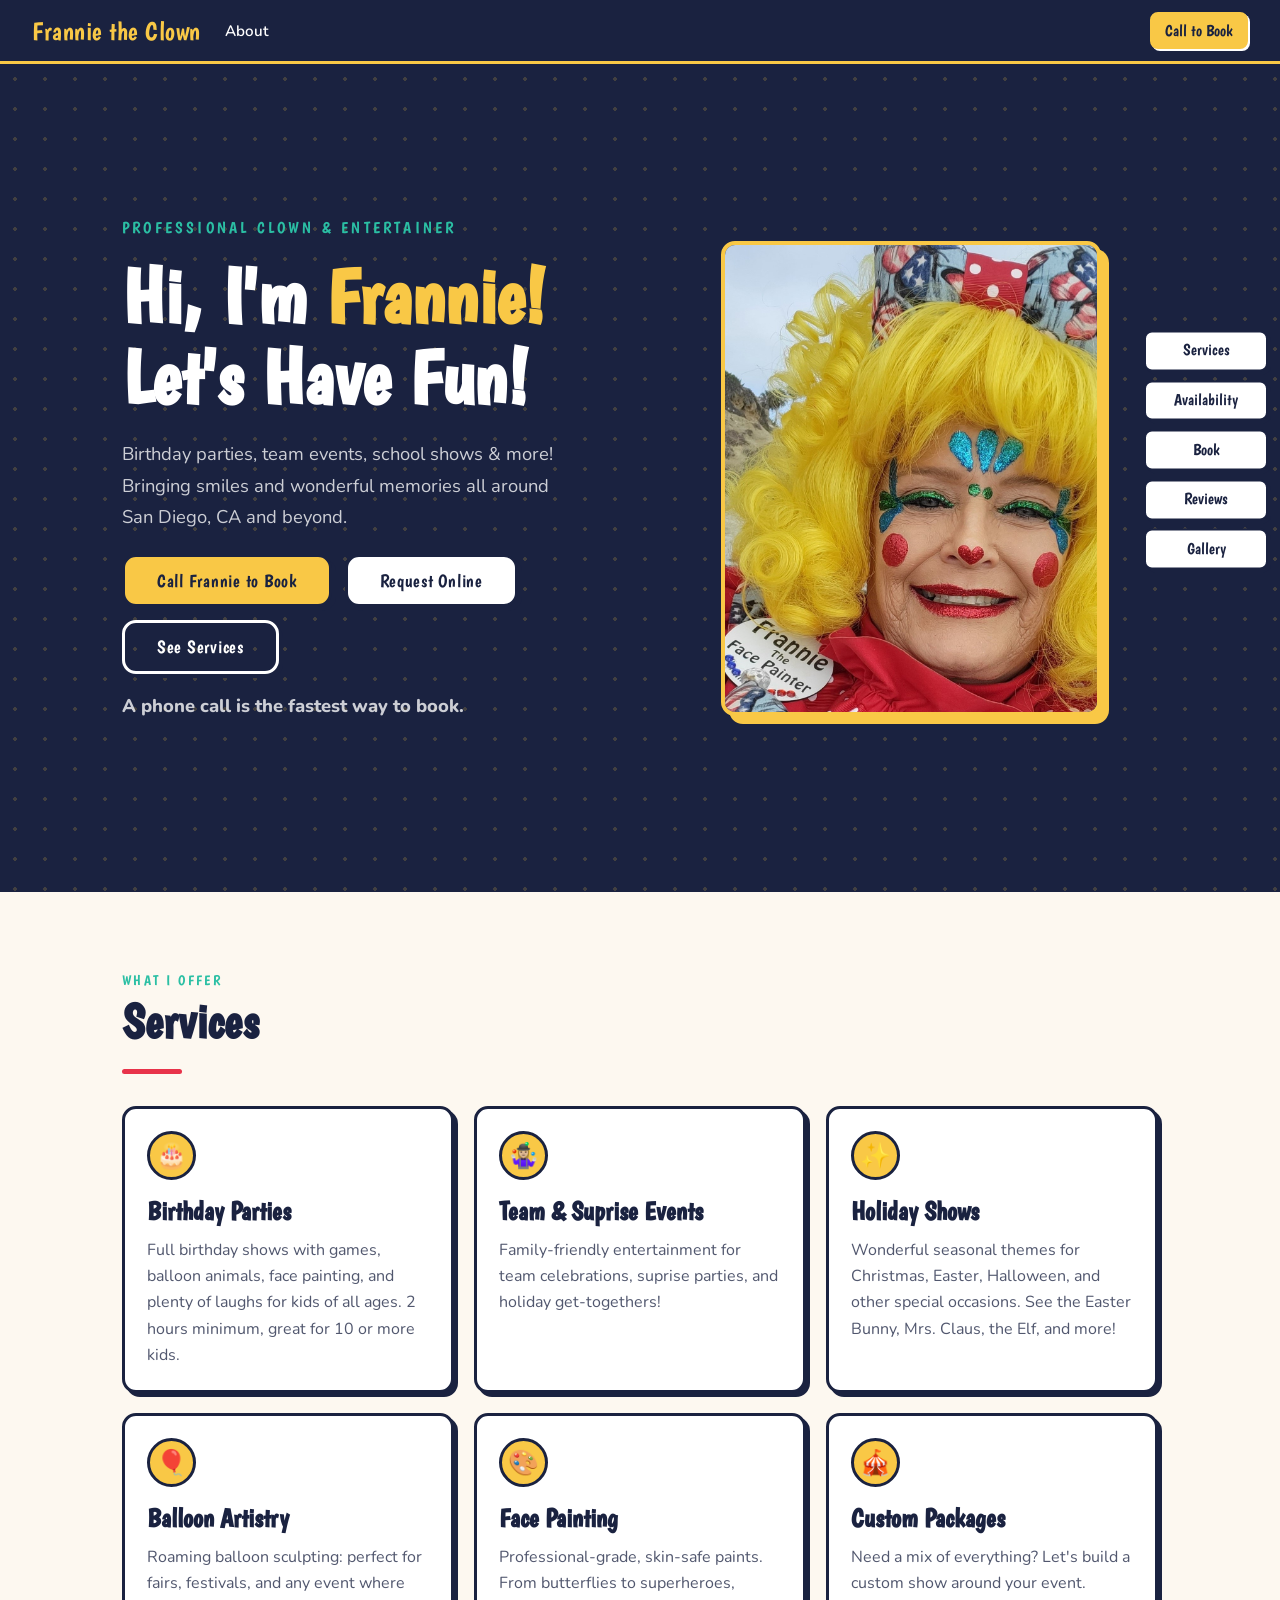
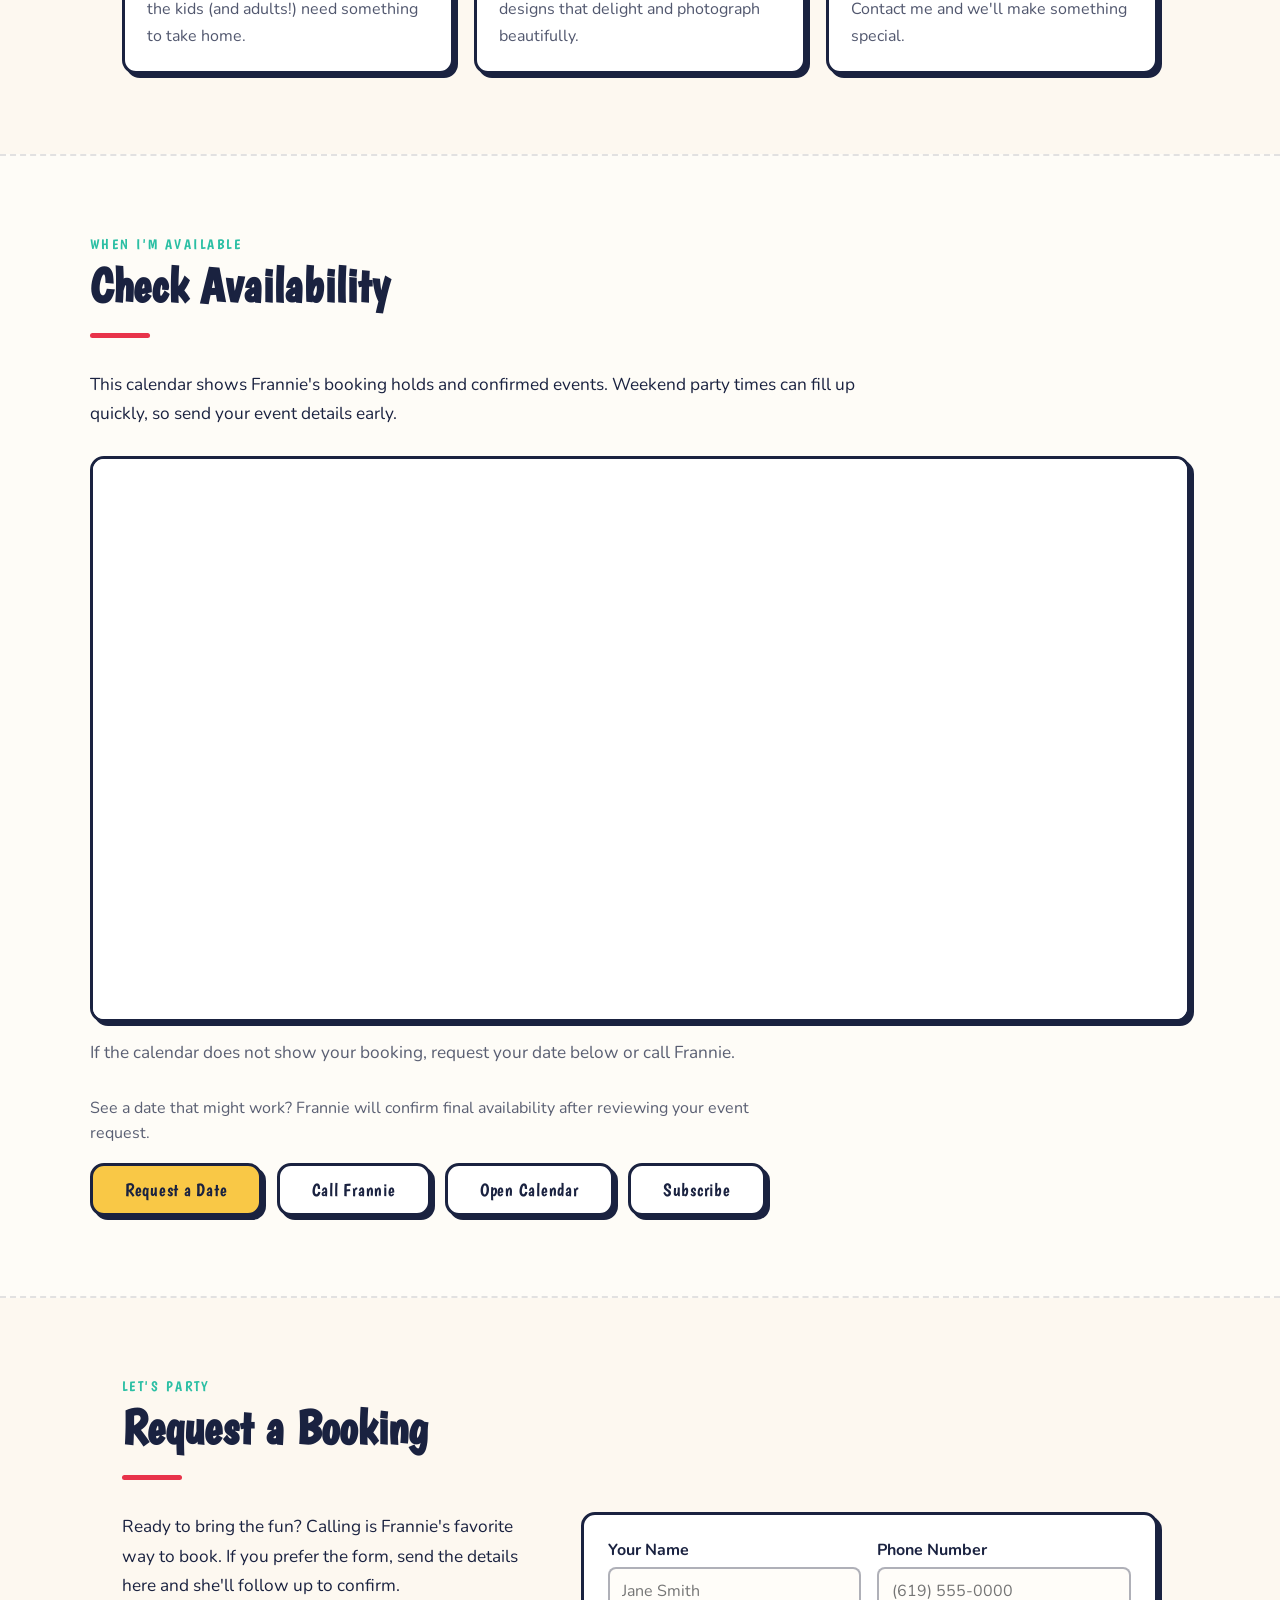
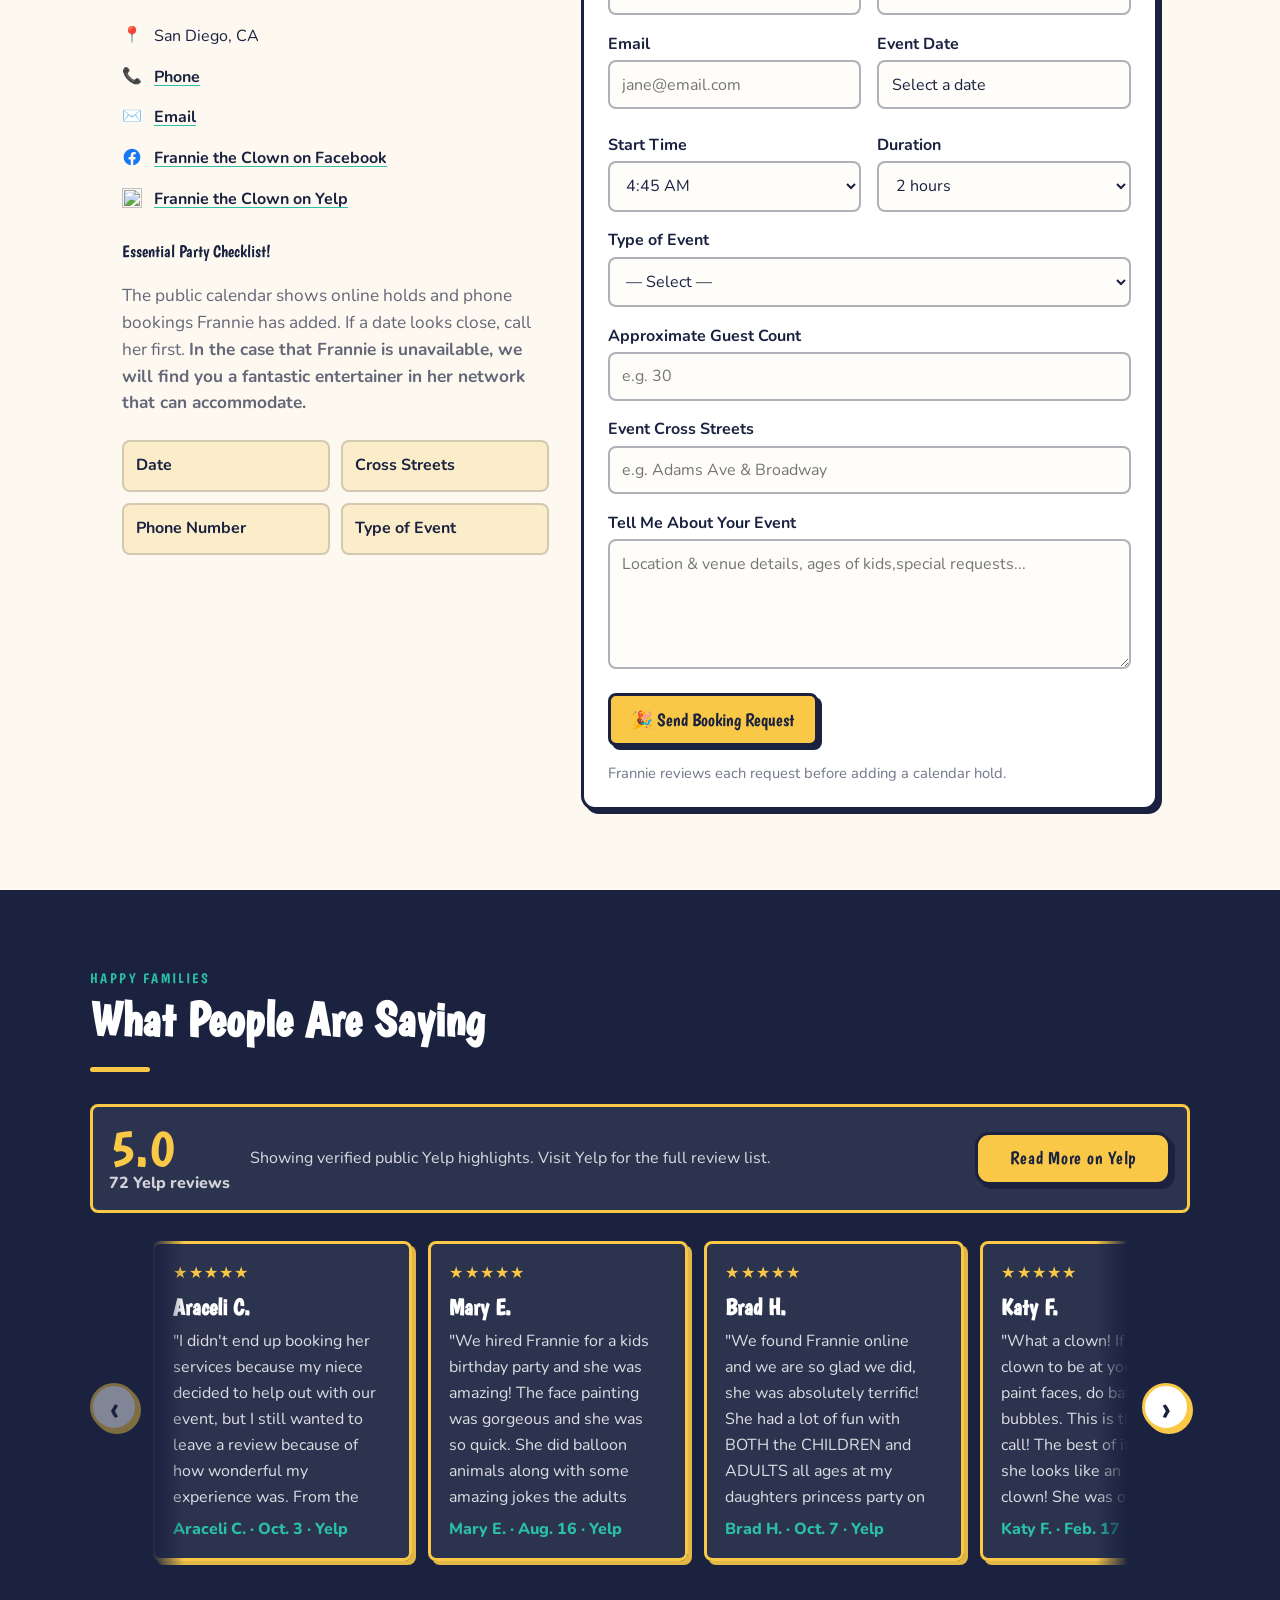
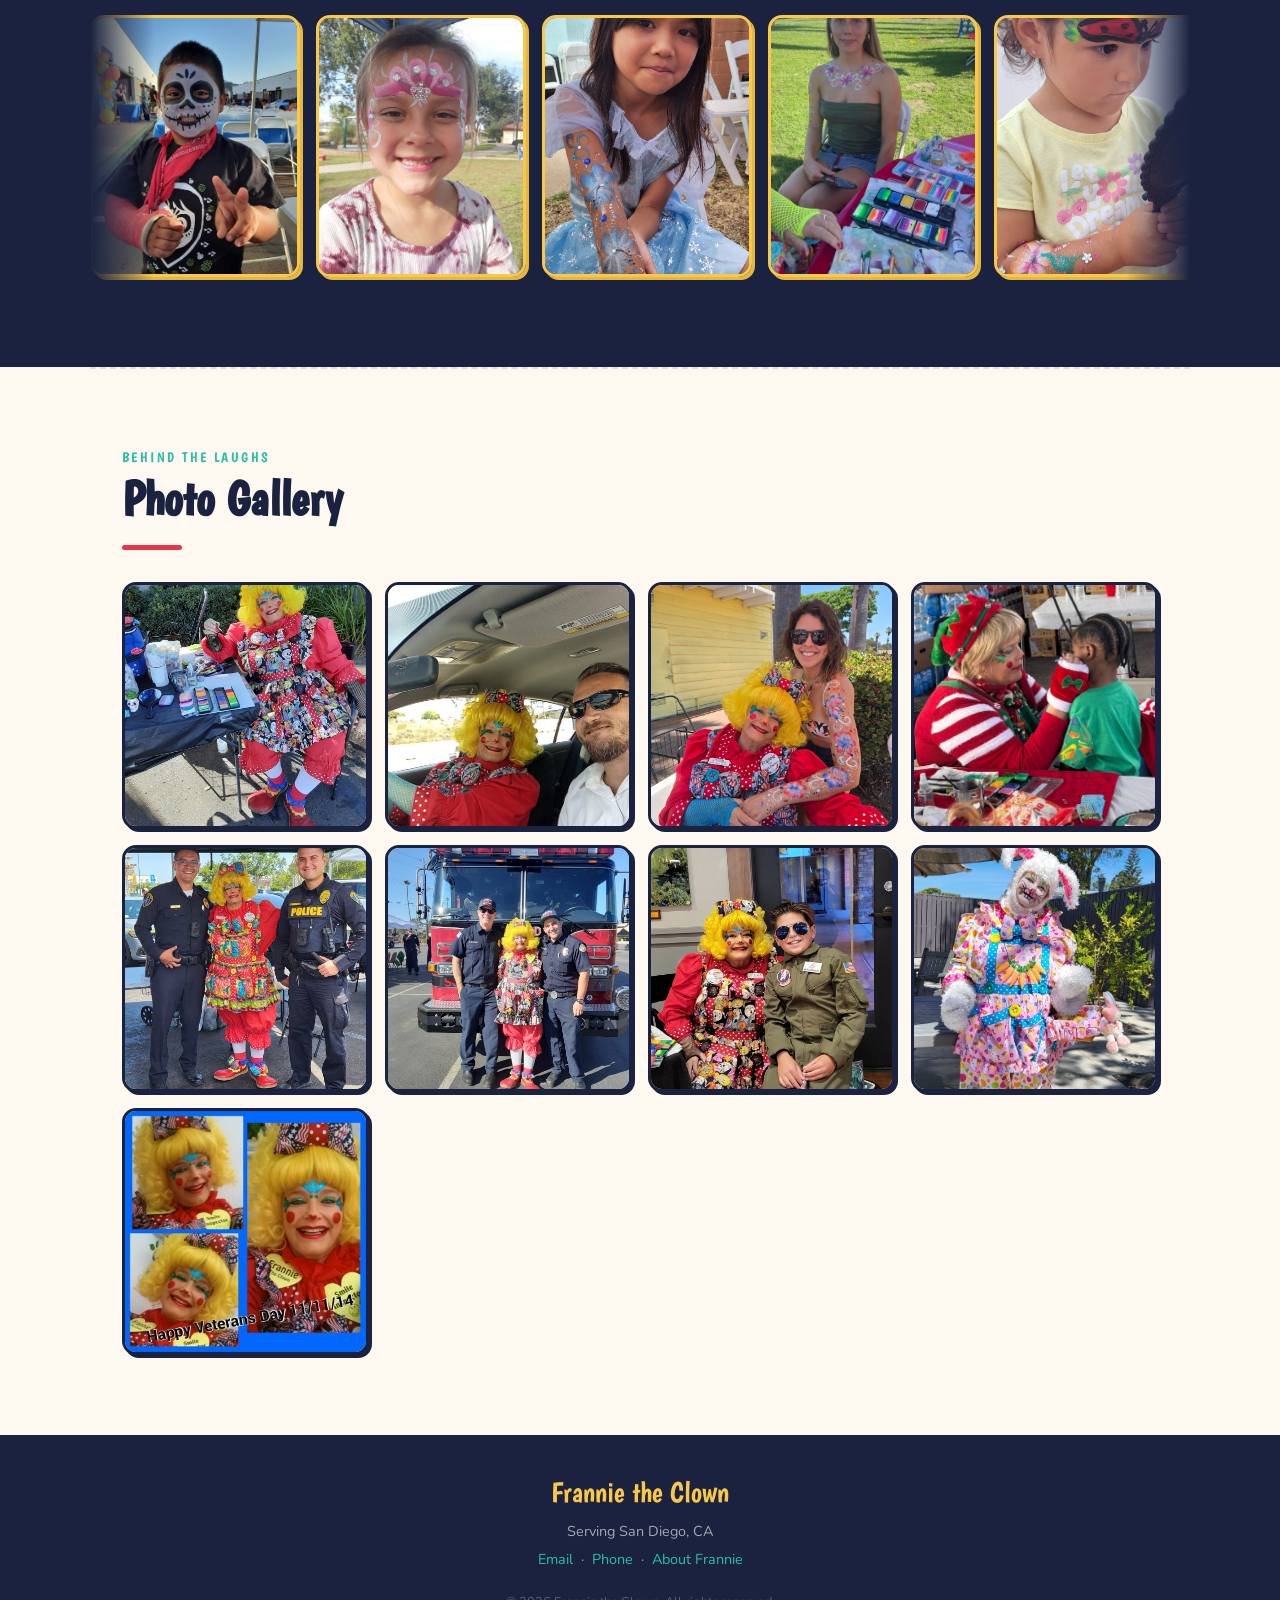
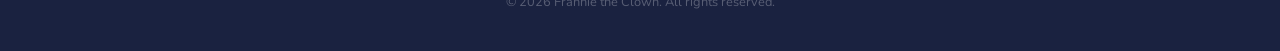
==== commit e6dcd2a8: "feat: Monthly only Google Calendar view" ====
--- a/index.html
+++ b/index.html
@@ -176,17 +176,9 @@
 
                 <div class="calendar-wrap">
                     <iframe
-                        class="calendar-desktop"
                         title="Frannie the Clown availability calendar"
                         data-calendar-embed
                         data-calendar-mode="MONTH"
-                        loading="lazy"
-                    ></iframe>
-                    <iframe
-                        class="calendar-mobile"
-                        title="Frannie the Clown availability calendar agenda"
-                        data-calendar-embed
-                        data-calendar-mode="AGENDA"
                         loading="lazy"
                     ></iframe>
                 </div>
--- a/index.css
+++ b/index.css
@@ -412,10 +412,6 @@
     border: 0;
     display: block;
     background: var(--white);
-}
-
-.calendar-mobile {
-    display: none;
 }
 
 .calendar-note {
@@ -1574,14 +1570,6 @@
         padding: 1rem;
     }
 
-    .calendar-desktop {
-        display: none;
-    }
-
-    .calendar-mobile {
-        display: block;
-    }
-
     .calendar-wrap iframe {
         min-height: 430px;
     }
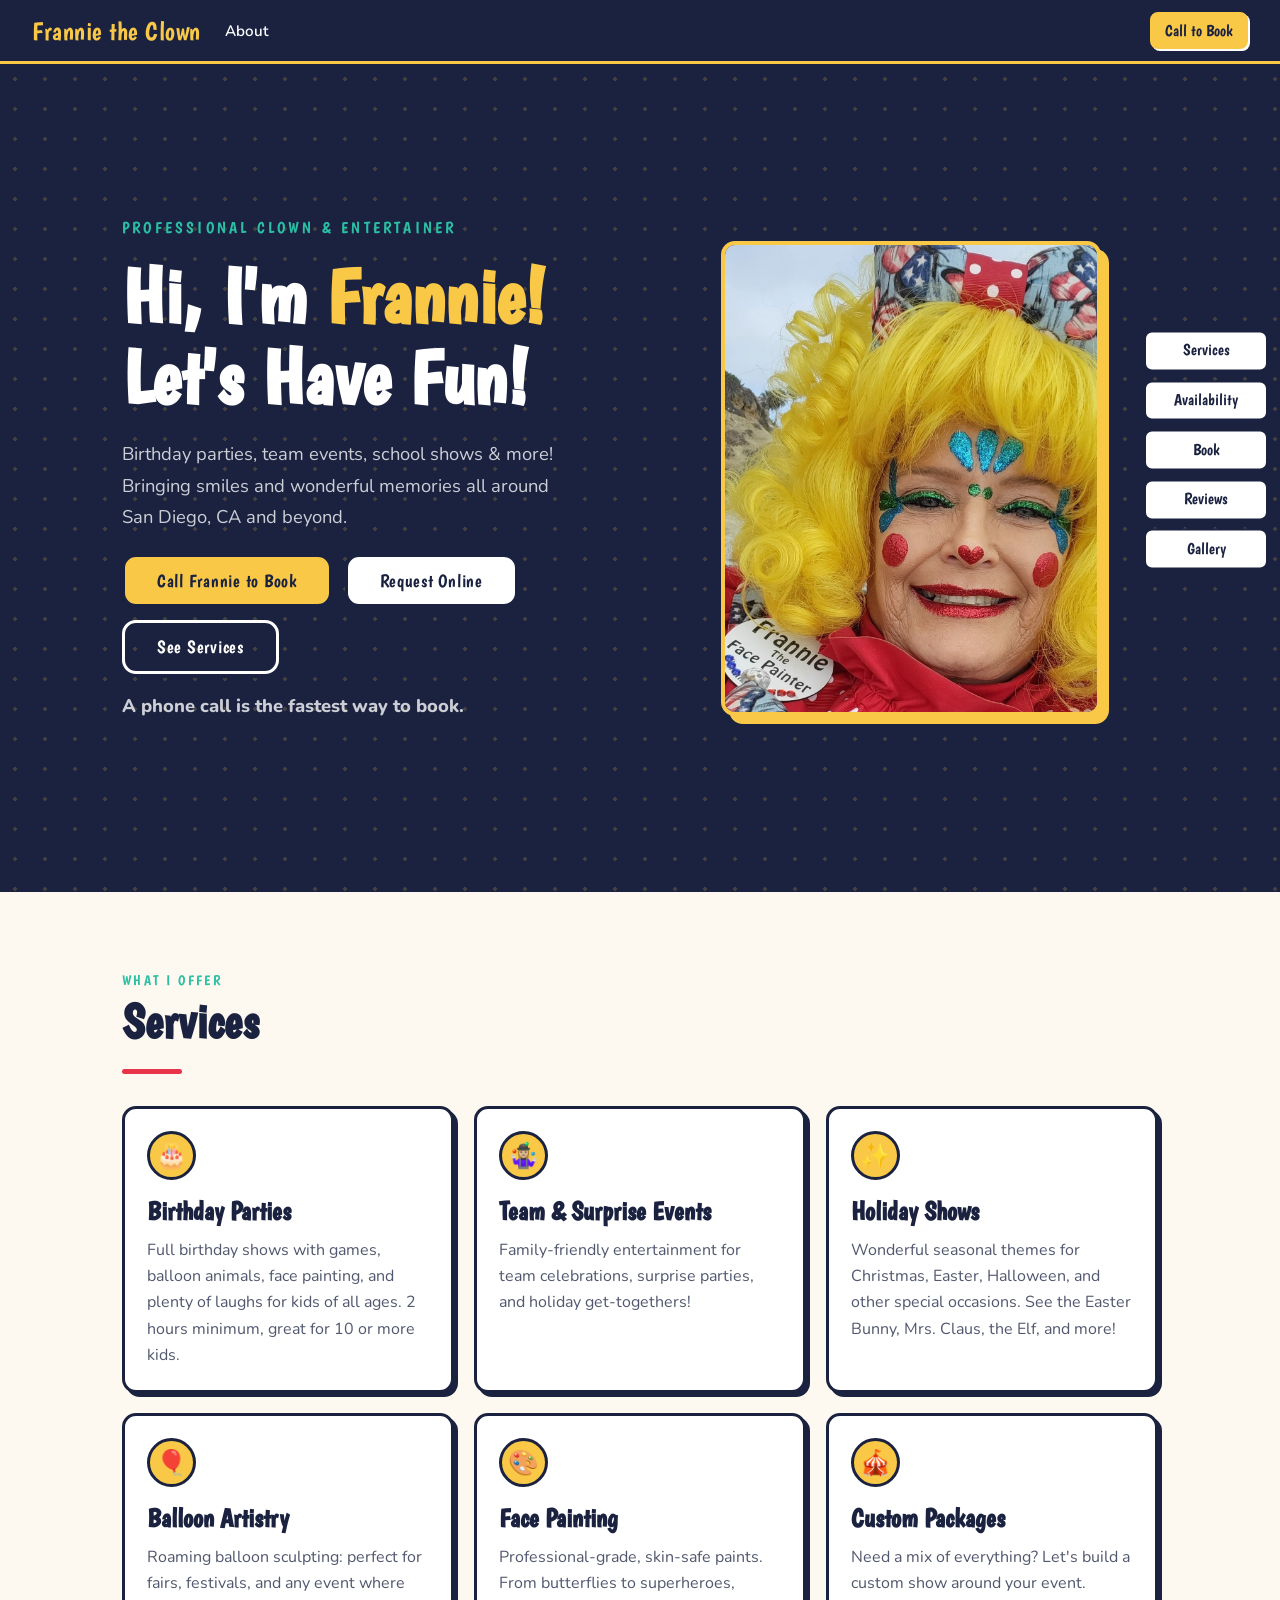
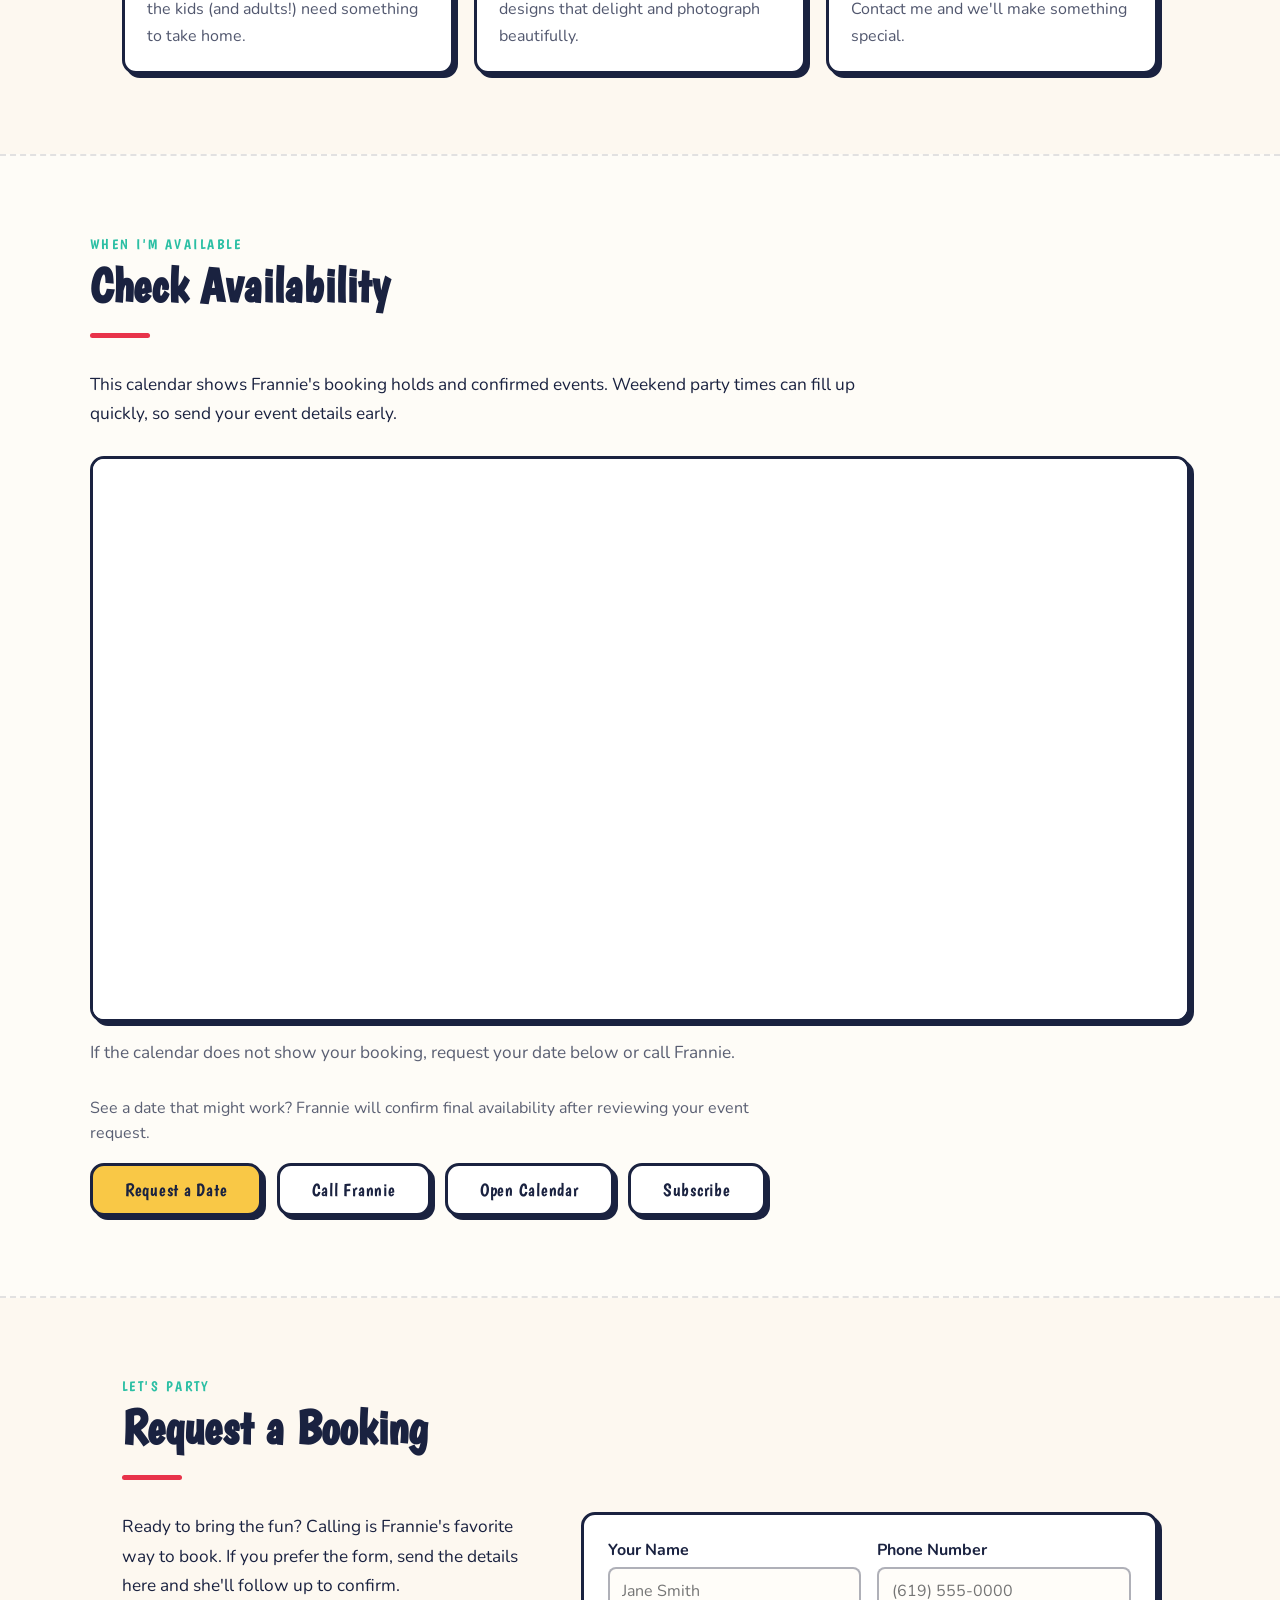
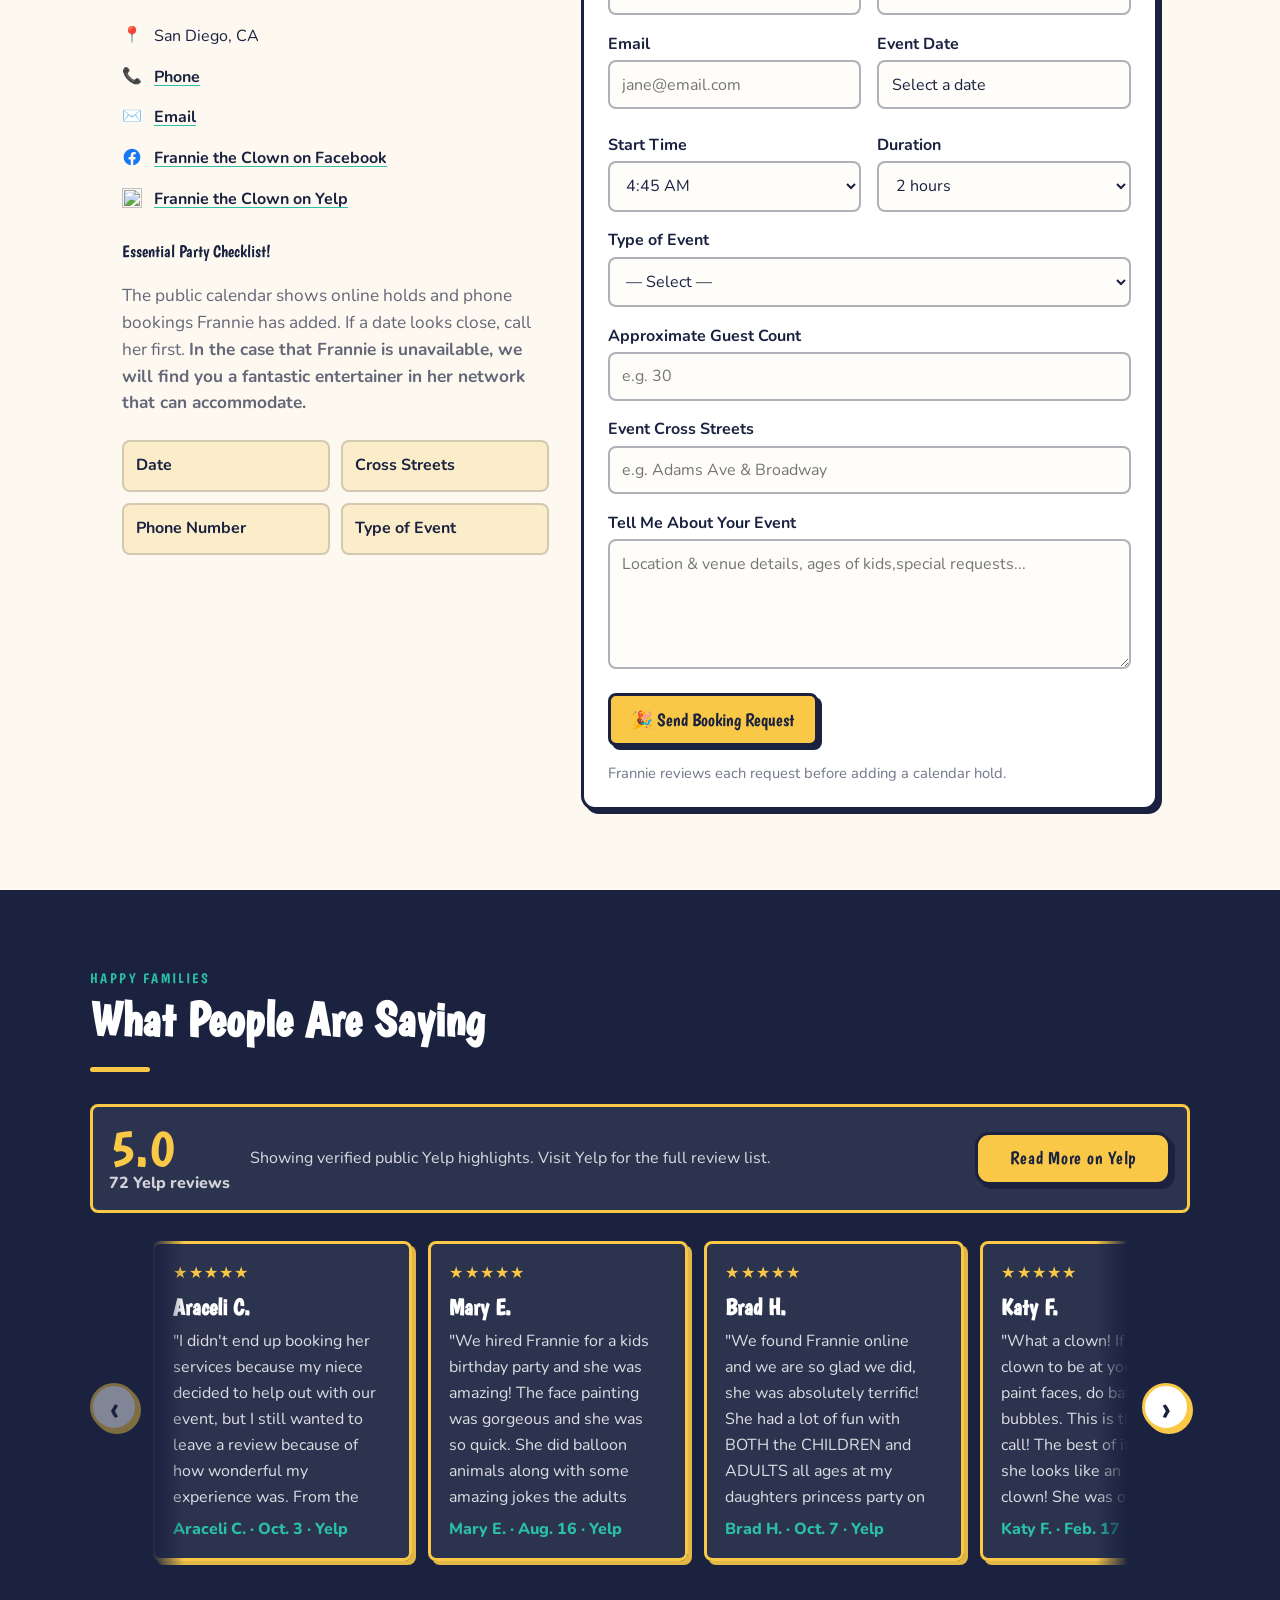
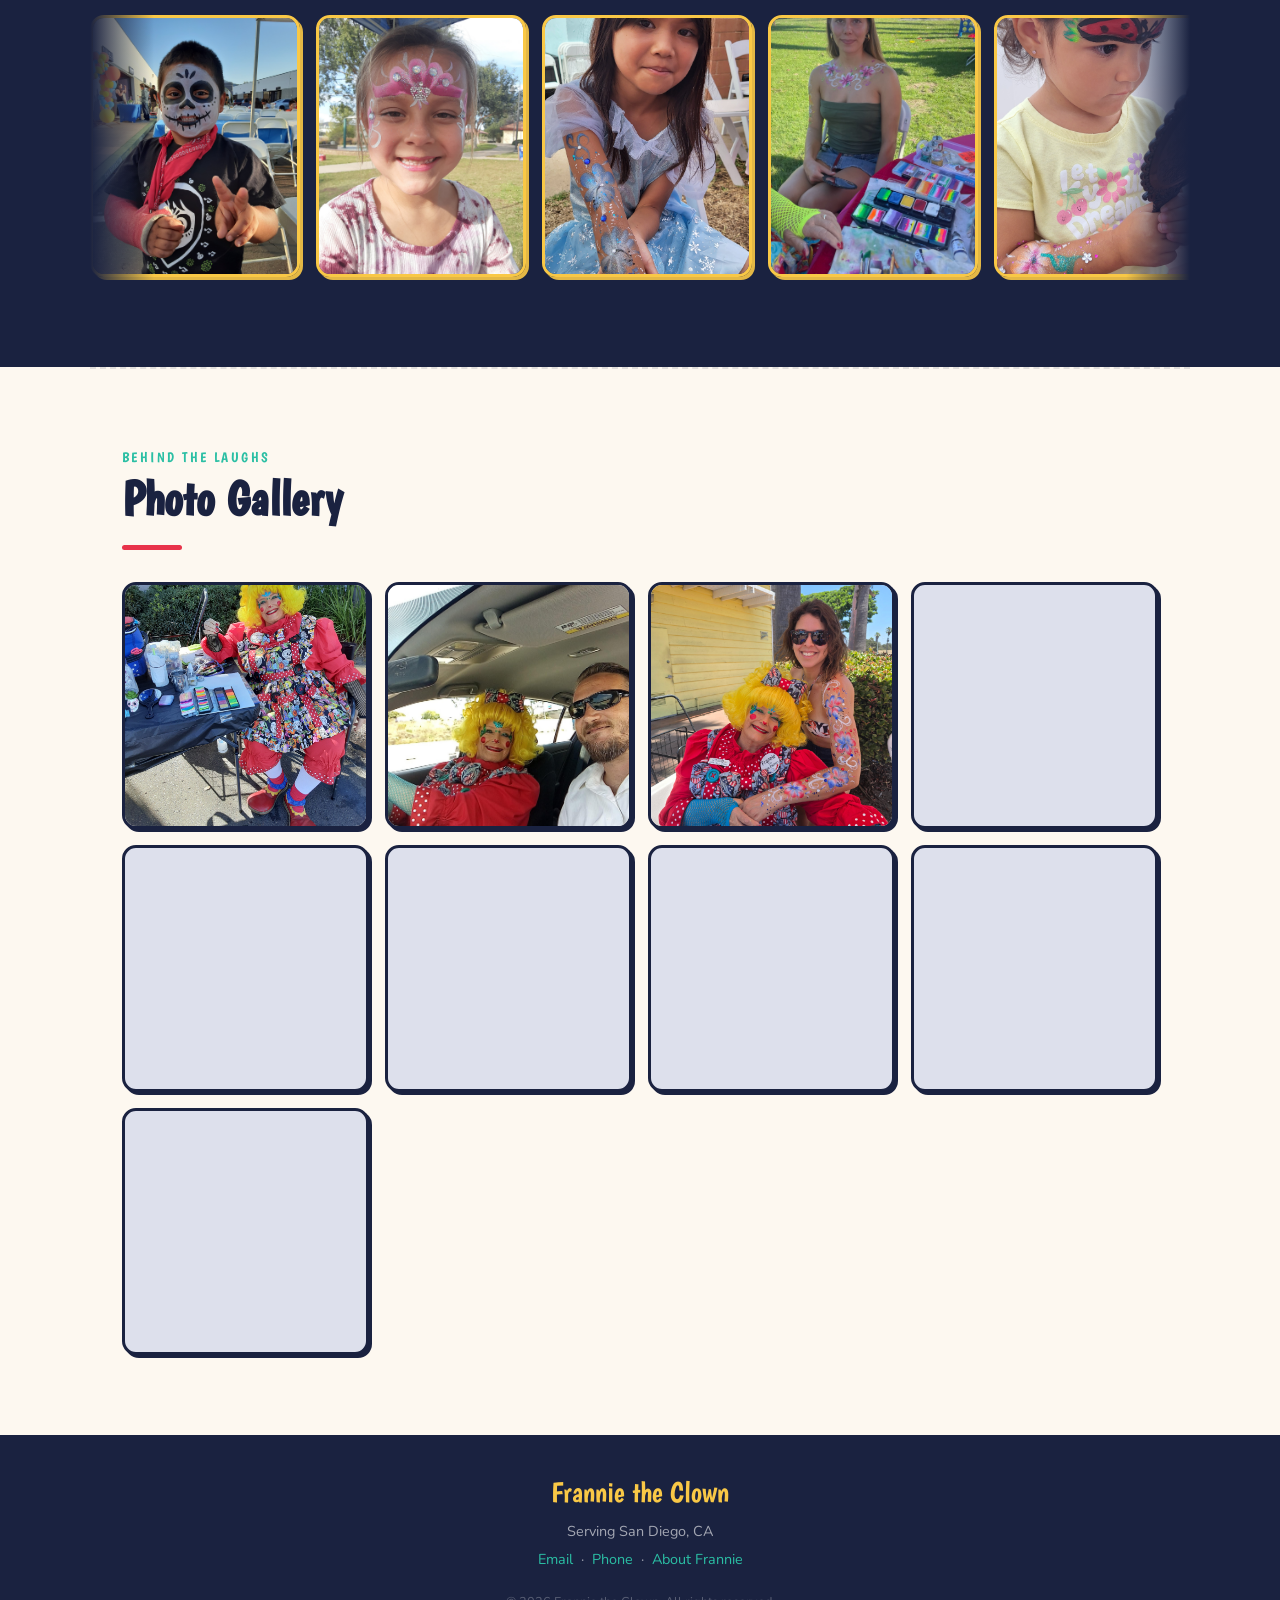
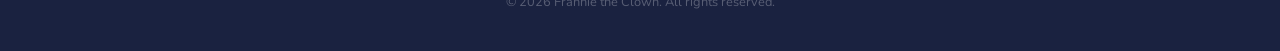
==== commit 78920578: "feat: SEO fundamentals" ====
--- a/index.html
+++ b/index.html
@@ -7,15 +7,43 @@
             name="description"
             content="Book Frannie the Clown for birthday parties, school shows, team events, balloon artistry, and face painting in San Diego, CA."
         />
-        <meta property="og:title" content="Frannie the Clown" />
+        <link rel="canonical" href="https://frannietheclown.net/" />
+        <meta
+            property="og:title"
+            content="Frannie the Clown | San Diego Party Entertainment"
+        />
         <meta
             property="og:description"
             content="Joyful clown entertainment for parties and events in San Diego, CA."
         />
-        <meta property="og:image" content="assets/frannie-veteran.jpg" />
+        <meta property="og:url" content="https://frannietheclown.net/" />
+        <meta property="og:site_name" content="Frannie the Clown" />
+        <meta
+            property="og:image"
+            content="https://frannietheclown.net/assets/frannie-veteran.jpg"
+        />
+        <meta property="og:image:width" content="720" />
+        <meta property="og:image:height" content="720" />
+        <meta
+            property="og:image:alt"
+            content="Frannie the Clown in costume at a San Diego community event"
+        />
         <meta property="og:type" content="website" />
+        <meta name="twitter:card" content="summary_large_image" />
+        <meta
+            name="twitter:title"
+            content="Frannie the Clown | San Diego Party Entertainment"
+        />
+        <meta
+            name="twitter:description"
+            content="Joyful clown entertainment for parties and events in San Diego, CA."
+        />
+        <meta
+            name="twitter:image"
+            content="https://frannietheclown.net/assets/frannie-veteran.jpg"
+        />
         <meta name="theme-color" content="#1a2240" />
-        <title>Frannie the Clown - Joy for Hire</title>
+        <title>Frannie the Clown | San Diego Party Entertainment</title>
         <link rel="icon" href="assets/favicon.svg" type="image/svg+xml" />
 
         <link rel="preconnect" href="https://fonts.googleapis.com" />
@@ -27,6 +55,111 @@
         />
 
         <link rel="stylesheet" href="index.css?v=20260603-3" />
+        <script type="application/ld+json">
+            {
+                "@context": "https://schema.org",
+                "@graph": [
+                    {
+                        "@type": "WebSite",
+                        "@id": "https://frannietheclown.net/#website",
+                        "name": "Frannie the Clown",
+                        "url": "https://frannietheclown.net/"
+                    },
+                    {
+                        "@type": "EntertainmentBusiness",
+                        "@id": "https://frannietheclown.net/#business",
+                        "name": "Frannie the Clown",
+                        "url": "https://frannietheclown.net/",
+                        "description": "San Diego clown entertainment for birthday parties, school shows, team events, balloon artistry, face painting, and family celebrations.",
+                        "image": "https://frannietheclown.net/assets/frannie-veteran.jpg",
+                        "telephone": "+16199337737",
+                        "email": "frannietheclown1@gmail.com",
+                        "priceRange": "Contact for booking rates",
+                        "address": {
+                            "@type": "PostalAddress",
+                            "addressLocality": "San Diego",
+                            "addressRegion": "CA",
+                            "addressCountry": "US"
+                        },
+                        "areaServed": [
+                            {
+                                "@type": "City",
+                                "name": "San Diego"
+                            },
+                            {
+                                "@type": "AdministrativeArea",
+                                "name": "San Diego County"
+                            }
+                        ],
+                        "sameAs": [
+                            "https://www.facebook.com/p/Frannie-the-Clown-100076459472472/",
+                            "https://www.yelp.com/biz/frannie-the-clown-san-diego"
+                        ],
+                        "knowsAbout": [
+                            "Birthday party entertainment",
+                            "Balloon artistry",
+                            "Face painting",
+                            "Holiday shows",
+                            "School events",
+                            "Family celebrations"
+                        ],
+                        "makesOffer": [
+                            {
+                                "@type": "Offer",
+                                "itemOffered": {
+                                    "@type": "Service",
+                                    "name": "Birthday party entertainment",
+                                    "areaServed": "San Diego, CA"
+                                }
+                            },
+                            {
+                                "@type": "Offer",
+                                "itemOffered": {
+                                    "@type": "Service",
+                                    "name": "Balloon artistry",
+                                    "areaServed": "San Diego, CA"
+                                }
+                            },
+                            {
+                                "@type": "Offer",
+                                "itemOffered": {
+                                    "@type": "Service",
+                                    "name": "Face painting",
+                                    "areaServed": "San Diego, CA"
+                                }
+                            },
+                            {
+                                "@type": "Offer",
+                                "itemOffered": {
+                                    "@type": "Service",
+                                    "name": "Holiday show entertainment",
+                                    "areaServed": "San Diego, CA"
+                                }
+                            }
+                        ]
+                    },
+                    {
+                        "@type": "WebPage",
+                        "@id": "https://frannietheclown.net/#webpage",
+                        "url": "https://frannietheclown.net/",
+                        "name": "Frannie the Clown | San Diego Party Entertainment",
+                        "description": "Book Frannie the Clown for birthday parties, school shows, team events, balloon artistry, and face painting in San Diego, CA.",
+                        "isPartOf": {
+                            "@id": "https://frannietheclown.net/#website"
+                        },
+                        "about": {
+                            "@id": "https://frannietheclown.net/#business"
+                        },
+                        "primaryImageOfPage": {
+                            "@type": "ImageObject",
+                            "url": "https://frannietheclown.net/assets/frannie.jpeg",
+                            "width": 1181,
+                            "height": 1687
+                        }
+                    }
+                ]
+            }
+        </script>
     </head>
     <body class="home-page">
         <!-- ── Nav ──────────────────────────────────────────── -->
@@ -91,6 +224,10 @@
                     <img
                         src="assets/frannie.jpeg"
                         alt="Frannie the Clown smiling in costume"
+                        width="1181"
+                        height="1687"
+                        fetchpriority="high"
+                        decoding="async"
                     />
                 </div>
             </div>
@@ -114,10 +251,10 @@
 
                 <div class="card">
                     <div class="card-icon">🤹🏼‍♀️</div>
-                    <h3>Team & Suprise Events</h3>
+                    <h3>Team &amp; Surprise Events</h3>
                     <p>
                         Family-friendly entertainment for team celebrations,
-                        suprise parties, and holiday get-togethers!
+                        surprise parties, and holiday get-togethers!
                     </p>
                 </div>
 
@@ -635,6 +772,10 @@
                                 <img
                                     src="assets/happycustomer1.jpeg"
                                     alt="Happy customer with Frannie the Clown"
+                                    width="1920"
+                                    height="2560"
+                                    loading="lazy"
+                                    decoding="async"
                                 />
                             </button>
                             <button
@@ -646,6 +787,10 @@
                                 <img
                                     src="assets/happycustomer2.jpeg"
                                     alt="Smiling customer with Frannie the Clown"
+                                    width="1920"
+                                    height="2560"
+                                    loading="lazy"
+                                    decoding="async"
                                 />
                             </button>
                             <button
@@ -657,6 +802,10 @@
                                 <img
                                     src="assets/happycustomer3.jpeg"
                                     alt="Happy family enjoying an event with Frannie"
+                                    width="1182"
+                                    height="2560"
+                                    loading="lazy"
+                                    decoding="async"
                                 />
                             </button>
                             <button
@@ -668,6 +817,10 @@
                                 <img
                                     src="assets/happycustomer4.jpg"
                                     alt="Happy customer posing with Frannie"
+                                    width="968"
+                                    height="1600"
+                                    loading="lazy"
+                                    decoding="async"
                                 />
                             </button>
                             <button
@@ -679,6 +832,10 @@
                                 <img
                                     src="assets/happycustomer5.jpeg"
                                     alt="Happy customer at a Frannie the Clown event"
+                                    width="1182"
+                                    height="2560"
+                                    loading="lazy"
+                                    decoding="async"
                                 />
                             </button>
                             <button
@@ -690,6 +847,10 @@
                                 <img
                                     src="assets/happycustomer6.jpeg"
                                     alt="Happy customer smiling with Frannie the Clown"
+                                    width="1182"
+                                    height="2560"
+                                    loading="lazy"
+                                    decoding="async"
                                 />
                             </button>
                             <button
@@ -701,6 +862,10 @@
                                 <img
                                     src="assets/happycustomer7.jpeg"
                                     alt="Happy customer enjoying a Frannie the Clown event"
+                                    width="1920"
+                                    height="2560"
+                                    loading="lazy"
+                                    decoding="async"
                                 />
                             </button>
                             <button
@@ -712,6 +877,10 @@
                                 <img
                                     src="assets/happycustomer8.jpeg"
                                     alt="Happy customer at a party with Frannie the Clown"
+                                    width="2560"
+                                    height="1182"
+                                    loading="lazy"
+                                    decoding="async"
                                 />
                             </button>
                             <button
@@ -723,6 +892,10 @@
                                 <img
                                     src="assets/happycustomer9.jpeg"
                                     alt="Happy customer posing at a Frannie the Clown event"
+                                    width="1920"
+                                    height="2560"
+                                    loading="lazy"
+                                    decoding="async"
                                 />
                             </button>
                             <button
@@ -734,6 +907,10 @@
                                 <img
                                     src="assets/happycustomer10.jpeg"
                                     alt="Happy customer celebration with Frannie the Clown"
+                                    width="1920"
+                                    height="2560"
+                                    loading="lazy"
+                                    decoding="async"
                                 />
                             </button>
                             <button
@@ -745,6 +922,10 @@
                                 <img
                                     src="assets/happycustomer11.jpeg"
                                     alt="Happy customer photo from a Frannie the Clown event"
+                                    width="2560"
+                                    height="1920"
+                                    loading="lazy"
+                                    decoding="async"
                                 />
                             </button>
                         </div>
@@ -765,54 +946,90 @@
                     class="gallery-item"
                     src="assets/frannie-paint.jpeg"
                     alt="Frannie the Clown with her paint"
+                    width="1920"
+                    height="2560"
+                    loading="lazy"
+                    decoding="async"
                 />
 
                 <img
                     class="gallery-item"
                     src="assets/brianandfrannie.jpg"
                     alt="Frannie heads out"
+                    width="1080"
+                    height="1440"
+                    loading="lazy"
+                    decoding="async"
                 />
 
                 <img
                     class="gallery-item"
                     src="assets/frannie-day.jpg"
                     alt="Frannie the Clown at an event"
+                    width="1536"
+                    height="2048"
+                    loading="lazy"
+                    decoding="async"
                 />
 
                 <img
                     class="gallery-item"
                     src="assets/frannie-christmas.jpg"
                     alt="Frannie the Clown at a Christmas event"
+                    width="992"
+                    height="1080"
+                    loading="lazy"
+                    decoding="async"
                 />
 
                 <img
                     class="gallery-item"
                     src="assets/frannie-police.jpg"
                     alt="Frannie the Clown with police"
+                    width="1848"
+                    height="1848"
+                    loading="lazy"
+                    decoding="async"
                 />
 
                 <img
                     class="gallery-item"
                     src="assets/frannie-firefighter.jpeg"
                     alt="Frannie the Clown with firefighters"
+                    width="1920"
+                    height="2560"
+                    loading="lazy"
+                    decoding="async"
                 />
 
                 <img
                     class="gallery-item"
                     src="assets/frannie-pilot.jpg"
                     alt="Frannie the Clown with a Maverick"
+                    width="1848"
+                    height="1848"
+                    loading="lazy"
+                    decoding="async"
                 />
 
                 <img
                     class="gallery-item"
                     src="assets/frannie-easter.jpeg"
                     alt="Frannie the Clown at an Easter event"
+                    width="1182"
+                    height="2560"
+                    loading="lazy"
+                    decoding="async"
                 />
 
                 <img
                     class="gallery-item"
                     src="assets/frannie-veteran.jpg"
                     alt="Frannie Veteran's Day"
+                    width="720"
+                    height="720"
+                    loading="lazy"
+                    decoding="async"
                 />
             </div>
         </section>
@@ -842,7 +1059,7 @@
                 &lsaquo;
             </button>
             <figure class="lightbox-frame">
-                <img data-lightbox-image src="" alt="" />
+                <img data-lightbox-image alt="" />
                 <figcaption data-lightbox-caption></figcaption>
             </figure>
             <button
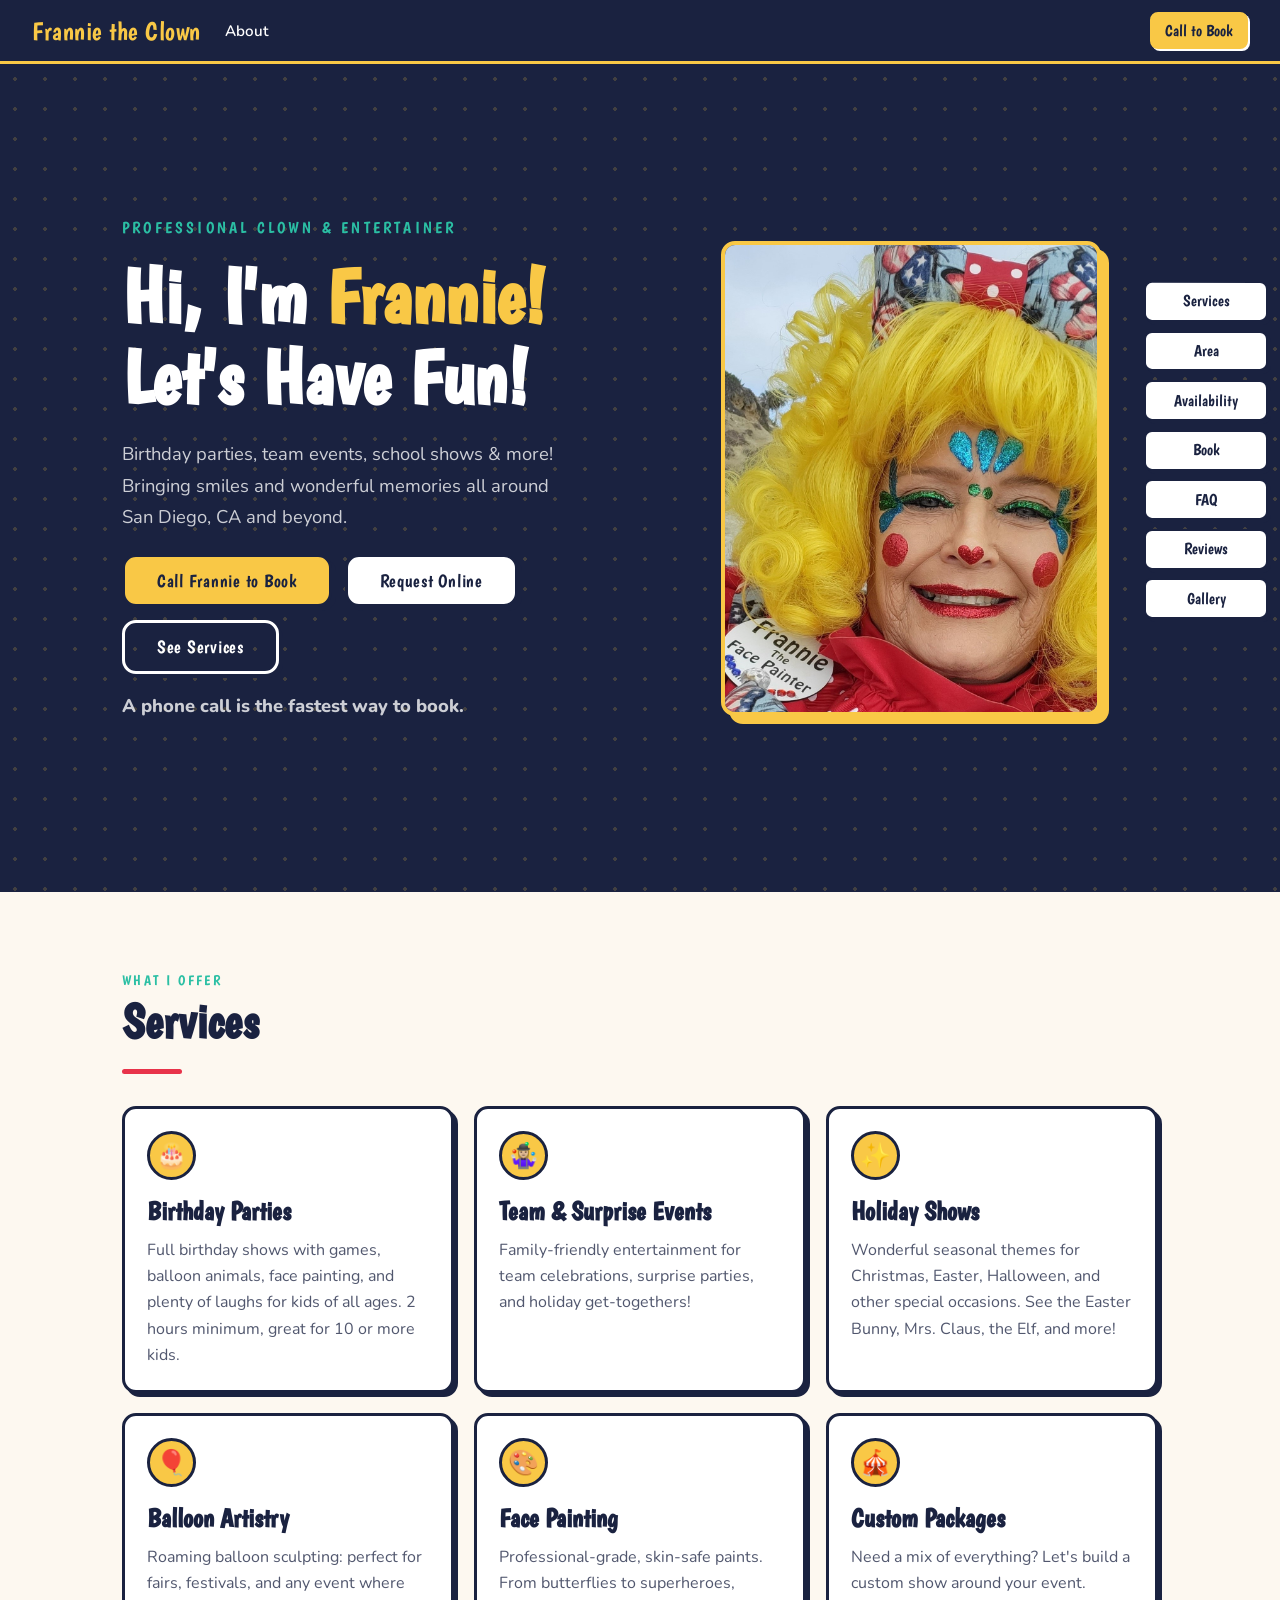
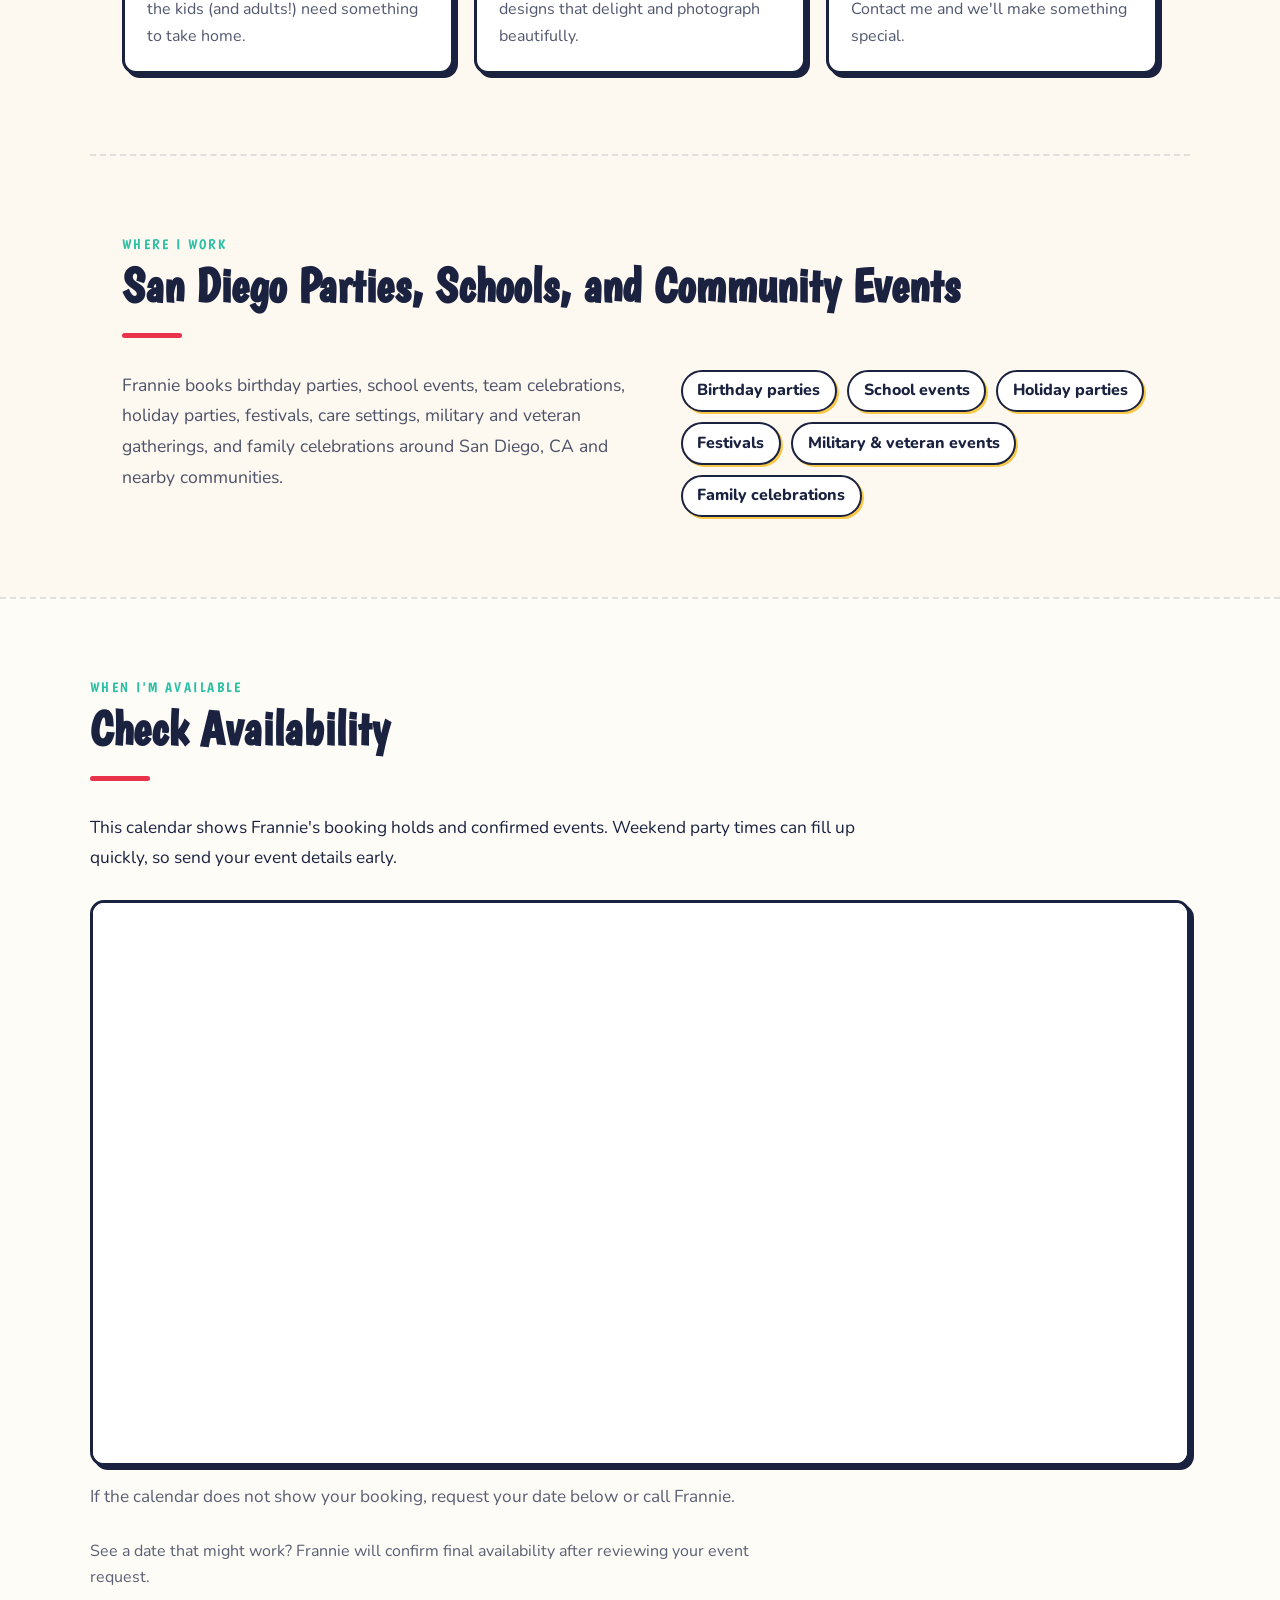
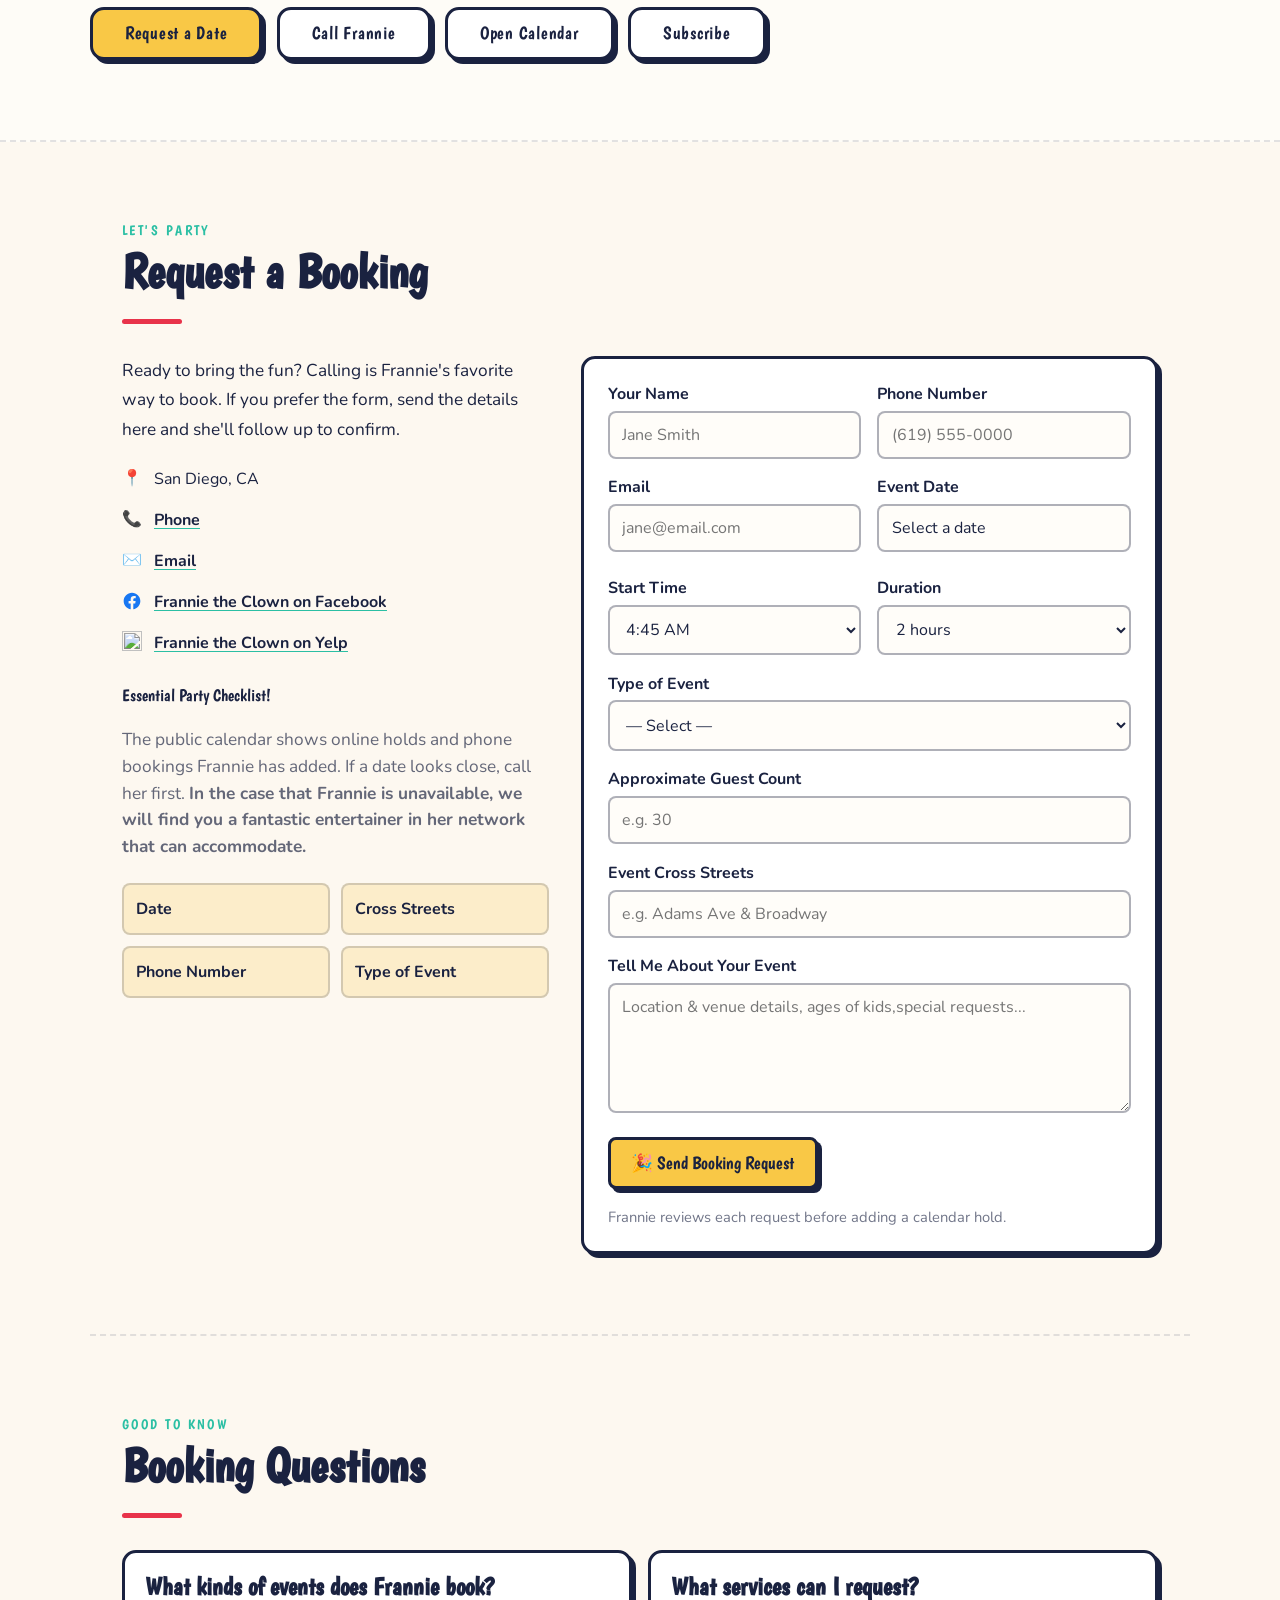
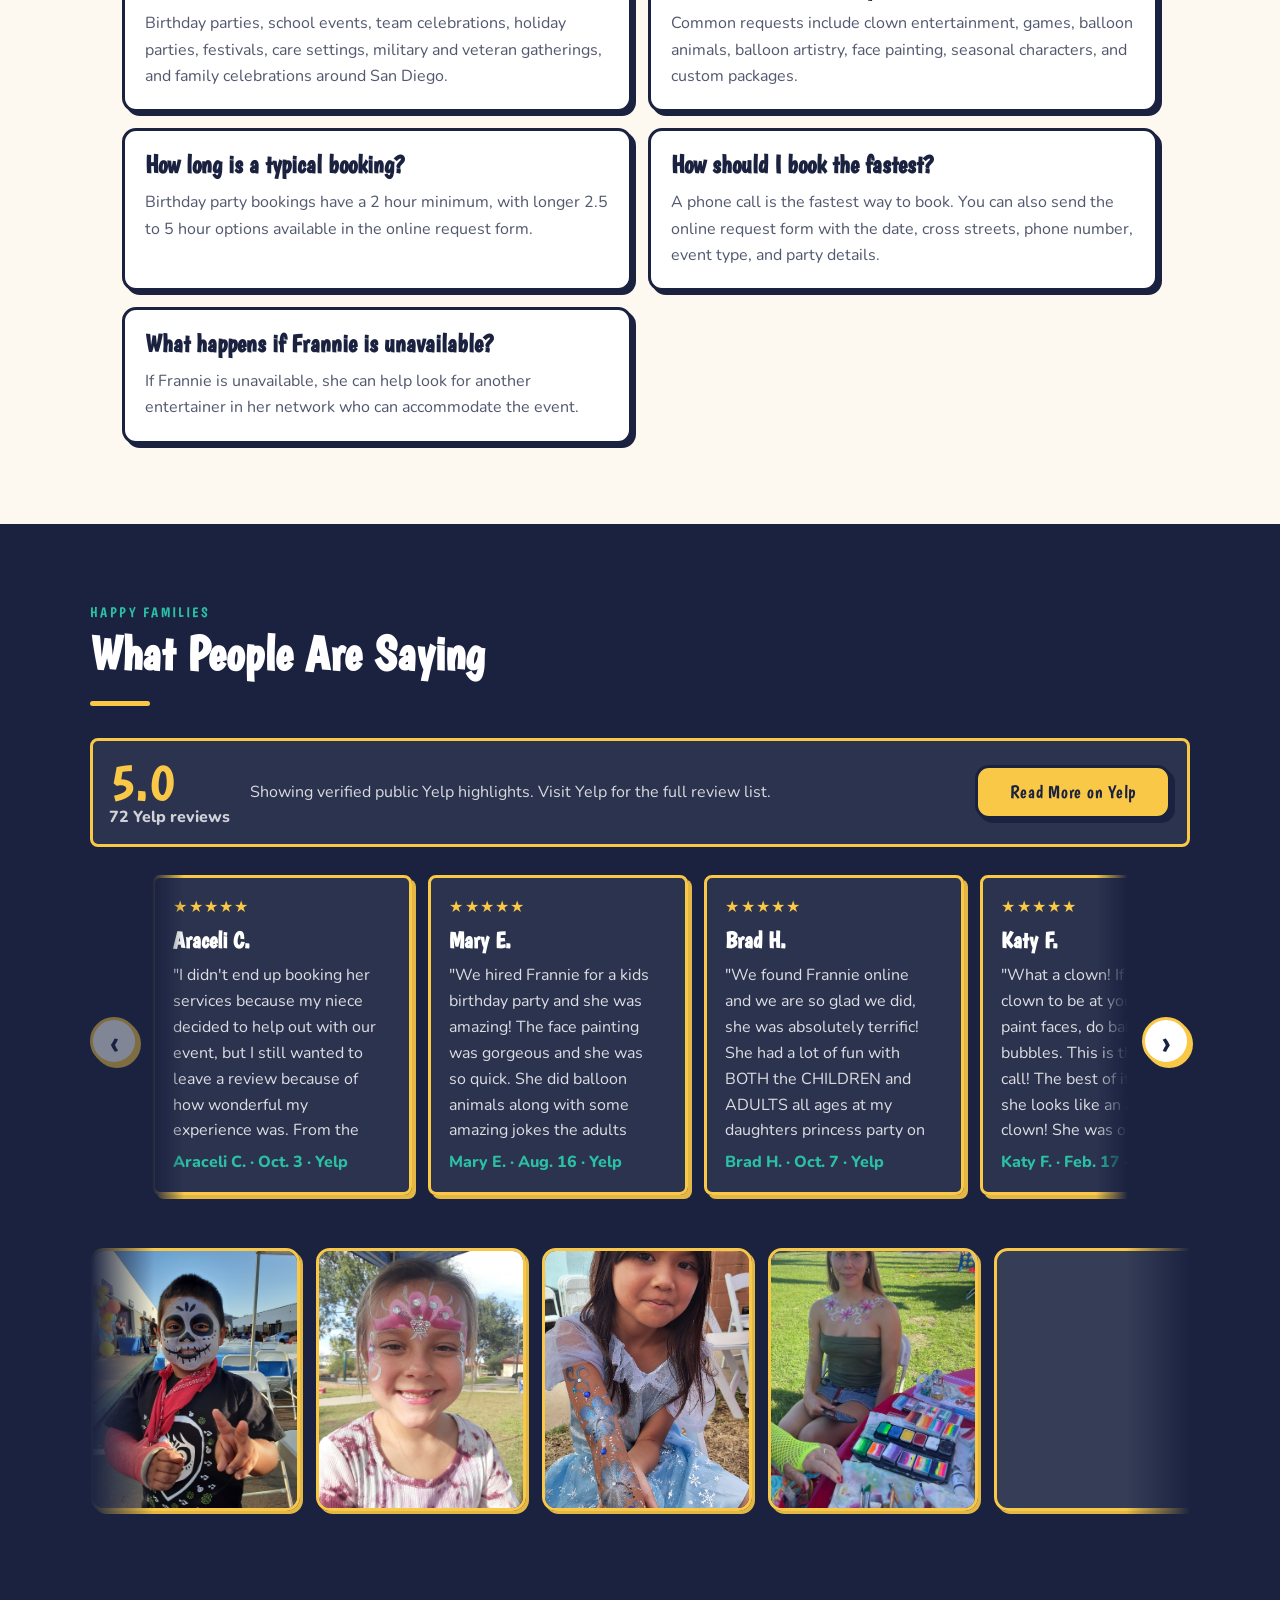
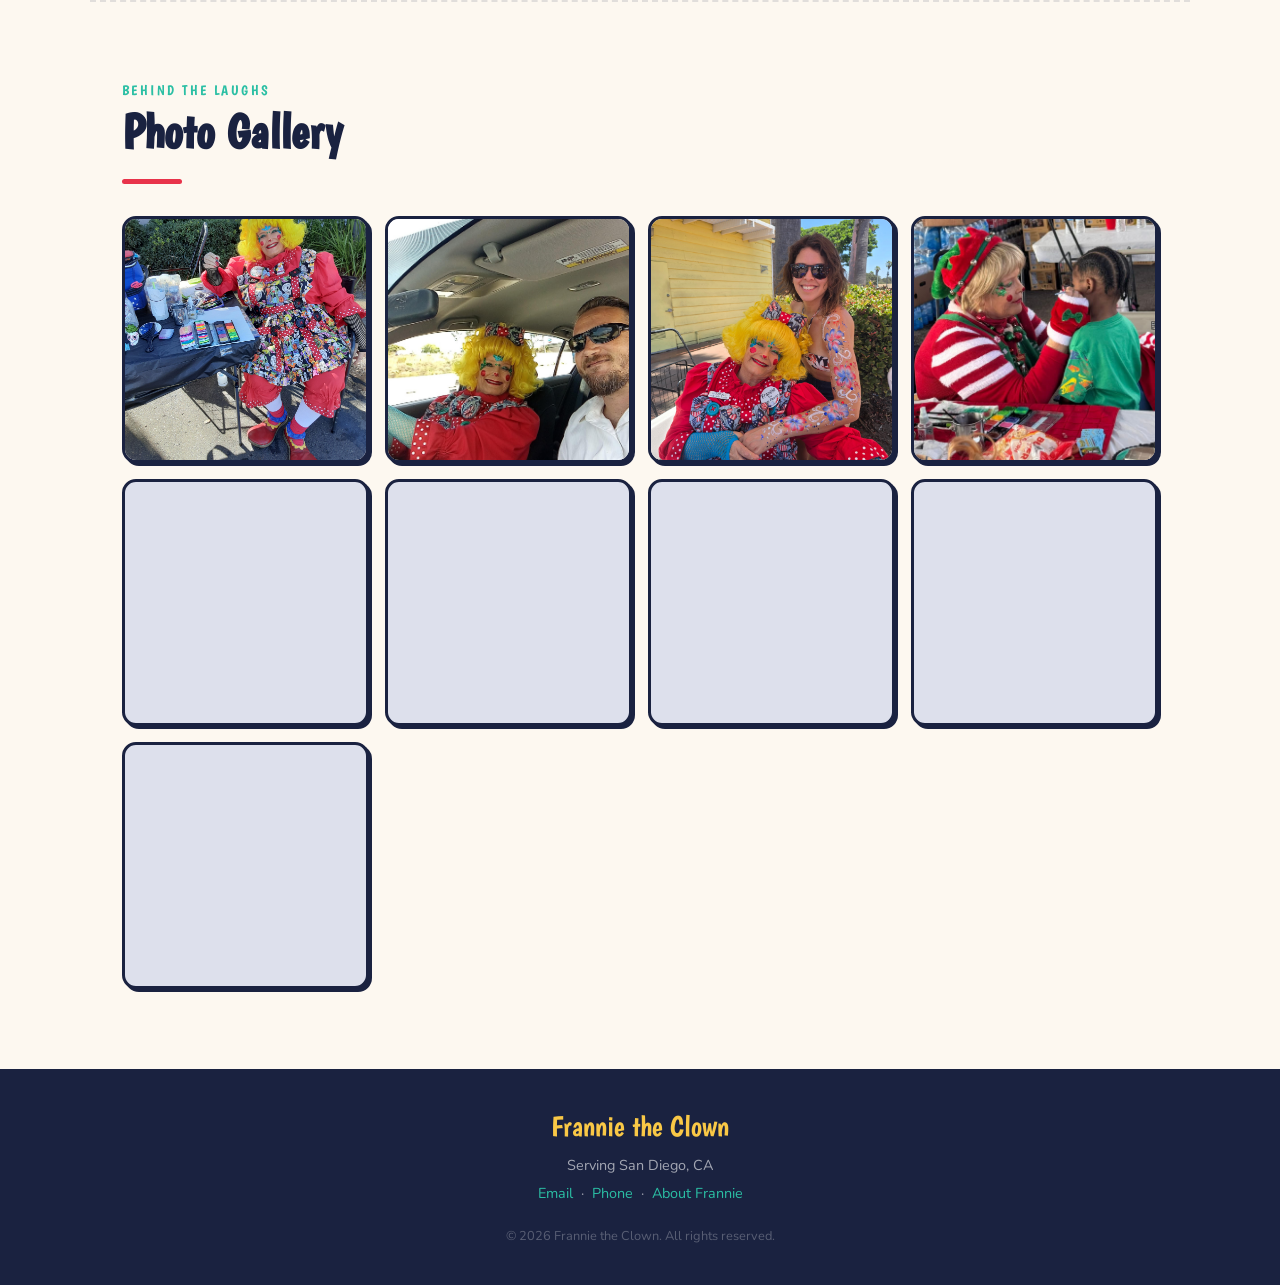
==== commit ca6265a9: "feat: Scaffolding for SEO" ====
--- a/index.html
+++ b/index.html
@@ -45,6 +45,12 @@
         <meta name="theme-color" content="#1a2240" />
         <title>Frannie the Clown | San Diego Party Entertainment</title>
         <link rel="icon" href="assets/favicon.svg" type="image/svg+xml" />
+        <link
+            rel="preload"
+            as="image"
+            href="assets/frannie.jpeg"
+            fetchpriority="high"
+        />
 
         <link rel="preconnect" href="https://fonts.googleapis.com" />
         <link rel="preconnect" href="https://fonts.gstatic.com" crossorigin />
@@ -156,12 +162,63 @@
                             "width": 1181,
                             "height": 1687
                         }
+                    },
+                    {
+                        "@type": "FAQPage",
+                        "@id": "https://frannietheclown.net/#faq",
+                        "url": "https://frannietheclown.net/#faq",
+                        "isPartOf": {
+                            "@id": "https://frannietheclown.net/#webpage"
+                        },
+                        "mainEntity": [
+                            {
+                                "@type": "Question",
+                                "name": "What kinds of events does Frannie book?",
+                                "acceptedAnswer": {
+                                    "@type": "Answer",
+                                    "text": "Frannie books birthday parties, school events, team celebrations, holiday parties, festivals, care settings, military and veteran gatherings, and family celebrations around San Diego."
+                                }
+                            },
+                            {
+                                "@type": "Question",
+                                "name": "What services can I request?",
+                                "acceptedAnswer": {
+                                    "@type": "Answer",
+                                    "text": "Common requests include clown entertainment, games, balloon animals, balloon artistry, face painting, seasonal characters, and custom packages."
+                                }
+                            },
+                            {
+                                "@type": "Question",
+                                "name": "How long is a typical booking?",
+                                "acceptedAnswer": {
+                                    "@type": "Answer",
+                                    "text": "Birthday party bookings have a 2 hour minimum, with longer 2.5 to 5 hour options available in the online request form."
+                                }
+                            },
+                            {
+                                "@type": "Question",
+                                "name": "How should I book the fastest?",
+                                "acceptedAnswer": {
+                                    "@type": "Answer",
+                                    "text": "A phone call is the fastest way to book. You can also send the online request form with the date, cross streets, phone number, event type, and party details."
+                                }
+                            },
+                            {
+                                "@type": "Question",
+                                "name": "What happens if Frannie is unavailable?",
+                                "acceptedAnswer": {
+                                    "@type": "Answer",
+                                    "text": "If Frannie is unavailable, she can help look for another entertainer in her network who can accommodate the event."
+                                }
+                            }
+                        ]
                     }
                 ]
             }
         </script>
     </head>
     <body class="home-page">
+        <a class="skip-link" href="#main-content">Skip to content</a>
         <!-- ── Nav ──────────────────────────────────────────── -->
         <nav>
             <a href="#hero" class="nav-logo">Frannie the Clown</a>
@@ -179,11 +236,15 @@
 
         <aside class="home-side-nav" aria-label="Home page sections">
             <a href="#services">Services</a>
+            <a href="#service-area">Area</a>
             <a href="#scheduling">Availability</a>
             <a href="#booking">Book</a>
+            <a href="#faq">FAQ</a>
             <a href="#testimonials">Reviews</a>
             <a href="#gallery">Gallery</a>
         </aside>
+
+        <main id="main-content">
 
         <!-- ── Hero ─────────────────────────────────────────── -->
         <div id="hero">
@@ -295,6 +356,29 @@
                         around your event. Contact me and we'll make something
                         special.
                     </p>
+                </div>
+            </div>
+        </section>
+
+        <!-- ── Service Area ─────────────────────────────────── -->
+        <section id="service-area">
+            <p class="section-label">Where I Work</p>
+            <h2>San Diego Parties, Schools, and Community Events</h2>
+            <div class="divider"></div>
+            <div class="service-area-content">
+                <p>
+                    Frannie books birthday parties, school events, team
+                    celebrations, holiday parties, festivals, care settings,
+                    military and veteran gatherings, and family celebrations
+                    around San Diego, CA and nearby communities.
+                </p>
+                <div class="service-area-tags" aria-label="Common event types">
+                    <span>Birthday parties</span>
+                    <span>School events</span>
+                    <span>Holiday parties</span>
+                    <span>Festivals</span>
+                    <span>Military &amp; veteran events</span>
+                    <span>Family celebrations</span>
                 </div>
             </div>
         </section>
@@ -663,6 +747,55 @@
                         hold.
                     </p>
                 </form>
+            </div>
+        </section>
+
+        <!-- ── FAQ ──────────────────────────────────────────── -->
+        <section id="faq">
+            <p class="section-label">Good to Know</p>
+            <h2>Booking Questions</h2>
+            <div class="divider"></div>
+            <div class="faq-grid">
+                <article class="faq-item">
+                    <h3>What kinds of events does Frannie book?</h3>
+                    <p>
+                        Birthday parties, school events, team celebrations,
+                        holiday parties, festivals, care settings, military and
+                        veteran gatherings, and family celebrations around San
+                        Diego.
+                    </p>
+                </article>
+                <article class="faq-item">
+                    <h3>What services can I request?</h3>
+                    <p>
+                        Common requests include clown entertainment, games,
+                        balloon animals, balloon artistry, face painting,
+                        seasonal characters, and custom packages.
+                    </p>
+                </article>
+                <article class="faq-item">
+                    <h3>How long is a typical booking?</h3>
+                    <p>
+                        Birthday party bookings have a 2 hour minimum, with
+                        longer 2.5 to 5 hour options available in the online
+                        request form.
+                    </p>
+                </article>
+                <article class="faq-item">
+                    <h3>How should I book the fastest?</h3>
+                    <p>
+                        A phone call is the fastest way to book. You can also
+                        send the online request form with the date, cross
+                        streets, phone number, event type, and party details.
+                    </p>
+                </article>
+                <article class="faq-item">
+                    <h3>What happens if Frannie is unavailable?</h3>
+                    <p>
+                        If Frannie is unavailable, she can help look for another
+                        entertainer in her network who can accommodate the event.
+                    </p>
+                </article>
             </div>
         </section>
 
@@ -1034,6 +1167,8 @@
             </div>
         </section>
 
+        </main>
+
         <div
             class="gallery-lightbox"
             data-lightbox
--- a/index.css
+++ b/index.css
@@ -44,6 +44,26 @@
     border: 0;
 }
 
+.skip-link {
+    position: absolute;
+    top: 0.75rem;
+    left: 0.75rem;
+    z-index: 300;
+    border: 3px solid var(--yellow);
+    border-radius: 8px;
+    background: var(--white);
+    color: var(--navy);
+    font-weight: 800;
+    padding: 0.65rem 0.9rem;
+    text-decoration: none;
+    transform: translateY(-150%);
+    transition: transform 0.15s;
+}
+
+.skip-link:focus {
+    transform: translateY(0);
+}
+
 /* ── Polka-dot background utility ───────────────────── */
 .polka {
     background-image: radial-gradient(var(--yellow) 2px, transparent 2px);
@@ -151,6 +171,13 @@
     padding: 5rem 2rem;
     max-width: 1100px;
     margin: 0 auto;
+}
+
+section,
+#hero,
+#scheduling,
+#testimonials {
+    scroll-margin-top: 92px;
 }
 
 .section-label {
@@ -378,6 +405,41 @@
     line-height: 1.65;
 }
 
+/* ── Service Area ───────────────────────────────────── */
+#service-area {
+    border-top: 2px dashed rgba(26, 34, 64, 0.12);
+}
+
+.service-area-content {
+    display: grid;
+    grid-template-columns: minmax(0, 1.05fr) minmax(280px, 0.95fr);
+    gap: 2rem;
+    align-items: start;
+}
+
+.service-area-content > p {
+    color: rgba(26, 34, 64, 0.78);
+    font-size: 1.1rem;
+    line-height: 1.75;
+}
+
+.service-area-tags {
+    display: flex;
+    flex-wrap: wrap;
+    gap: 0.65rem;
+}
+
+.service-area-tags span {
+    border: 2px solid var(--navy);
+    border-radius: 999px;
+    background: var(--white);
+    color: var(--navy);
+    font-weight: 800;
+    line-height: 1.1;
+    padding: 0.65rem 0.9rem;
+    box-shadow: 2px 2px 0 var(--yellow);
+}
+
 /* ── Scheduling / Availability ─────────────────────── */
 #scheduling {
     padding: 5rem 2rem;
@@ -743,6 +805,37 @@
 .form-note {
     color: rgba(26, 34, 64, 0.62);
     font-size: 0.92rem;
+}
+
+/* ── FAQ ────────────────────────────────────────────── */
+#faq {
+    border-top: 2px dashed rgba(26, 34, 64, 0.12);
+}
+
+.faq-grid {
+    display: grid;
+    grid-template-columns: repeat(2, minmax(0, 1fr));
+    gap: 1rem;
+}
+
+.faq-item {
+    border: 3px solid var(--navy);
+    border-radius: var(--radius);
+    background: var(--white);
+    box-shadow: var(--shadow);
+    padding: 1.25rem;
+}
+
+.faq-item h3 {
+    font-family: var(--font-h);
+    font-size: 1.55rem;
+    line-height: 1.1;
+    margin-bottom: 0.65rem;
+}
+
+.faq-item p {
+    color: rgba(26, 34, 64, 0.76);
+    line-height: 1.65;
 }
 
 /* ── Testimonials ───────────────────────────────────── */
@@ -1199,7 +1292,7 @@
     align-content: center;
 }
 
-.about-hero-video {
+.about-hero-image {
     display: block;
     width: 100%;
     aspect-ratio: 16 / 9;
@@ -1210,7 +1303,7 @@
     object-fit: cover;
 }
 
-.about-video-caption {
+.about-image-caption {
     color: rgba(255, 255, 255, 0.78);
     font-weight: 800;
     text-align: center;
@@ -1347,6 +1440,10 @@
 
     .cards {
         grid-template-columns: repeat(2, minmax(0, 1fr));
+    }
+
+    .service-area-content {
+        grid-template-columns: 1fr;
     }
 
     .review-summary {
@@ -1428,15 +1525,22 @@
         right: 0;
         bottom: 0;
         left: 0;
-        grid-template-columns: repeat(5, minmax(0, 1fr));
+        display: flex;
         gap: 0;
         transform: none;
+        overflow-x: auto;
         border-top: 3px solid var(--navy);
         background: var(--white);
+        scrollbar-width: none;
+    }
+
+    .home-side-nav::-webkit-scrollbar {
+        display: none;
     }
 
     .home-side-nav a {
-        min-width: 0;
+        flex: 0 0 auto;
+        min-width: 88px;
         border-width: 0 1px 0 0;
         border-radius: 0;
         box-shadow: none;
@@ -1506,6 +1610,10 @@
         grid-template-columns: 1fr;
     }
 
+    .faq-grid {
+        grid-template-columns: 1fr;
+    }
+
     .review-carousel {
         grid-template-columns: 2.5rem minmax(0, 1fr) 2.5rem;
         gap: 0.45rem;
